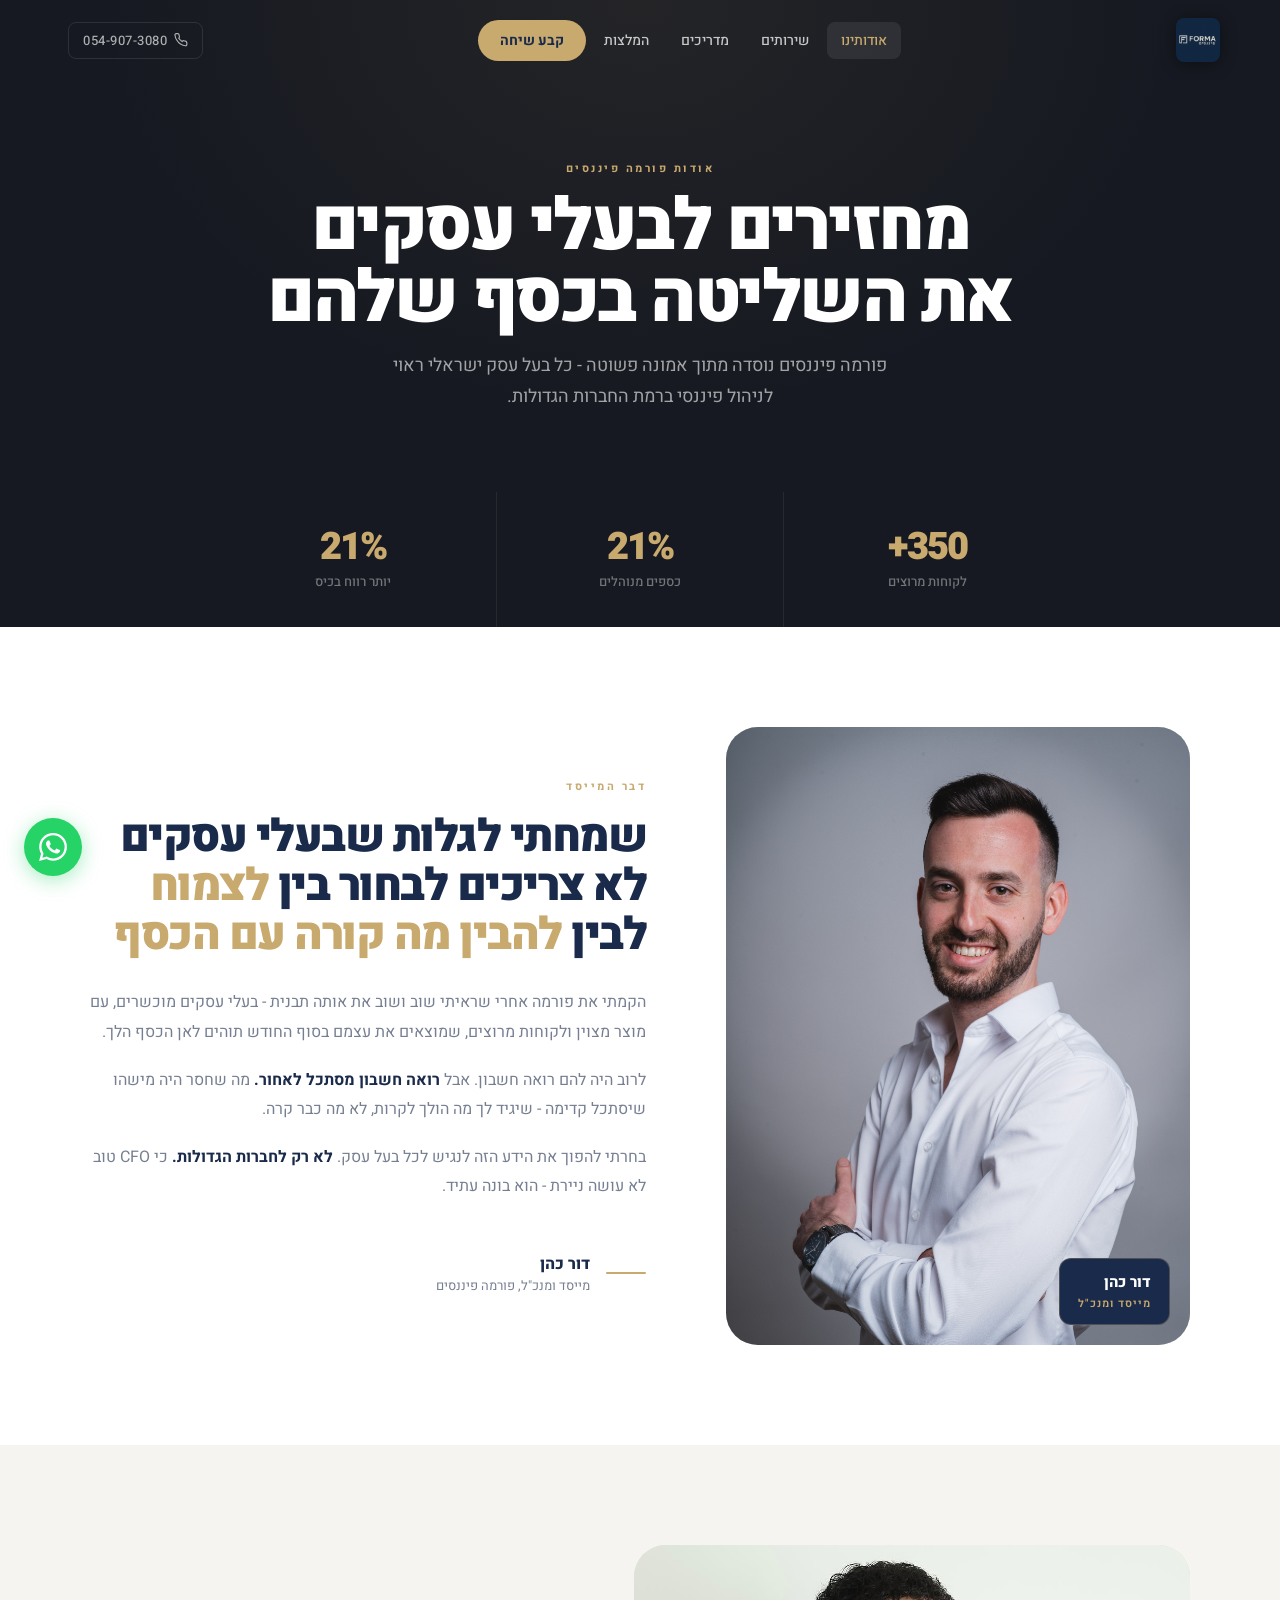
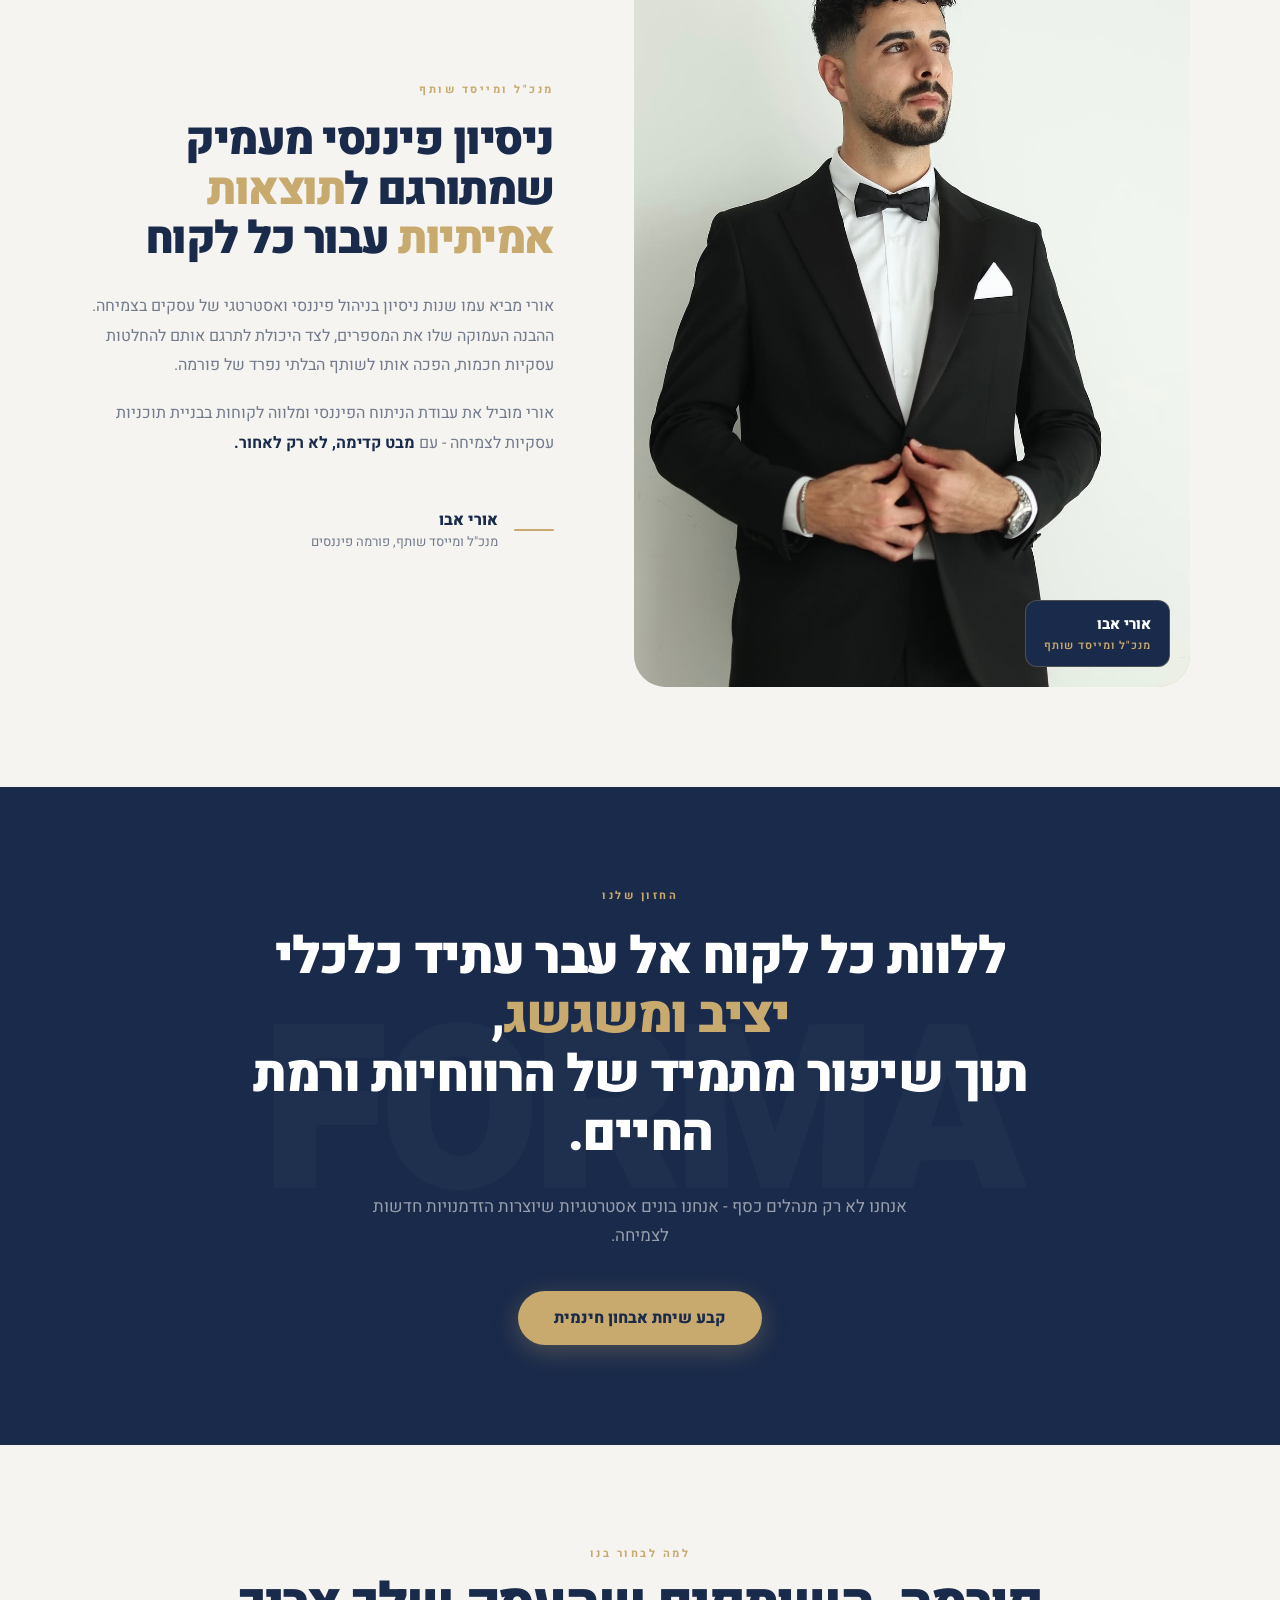
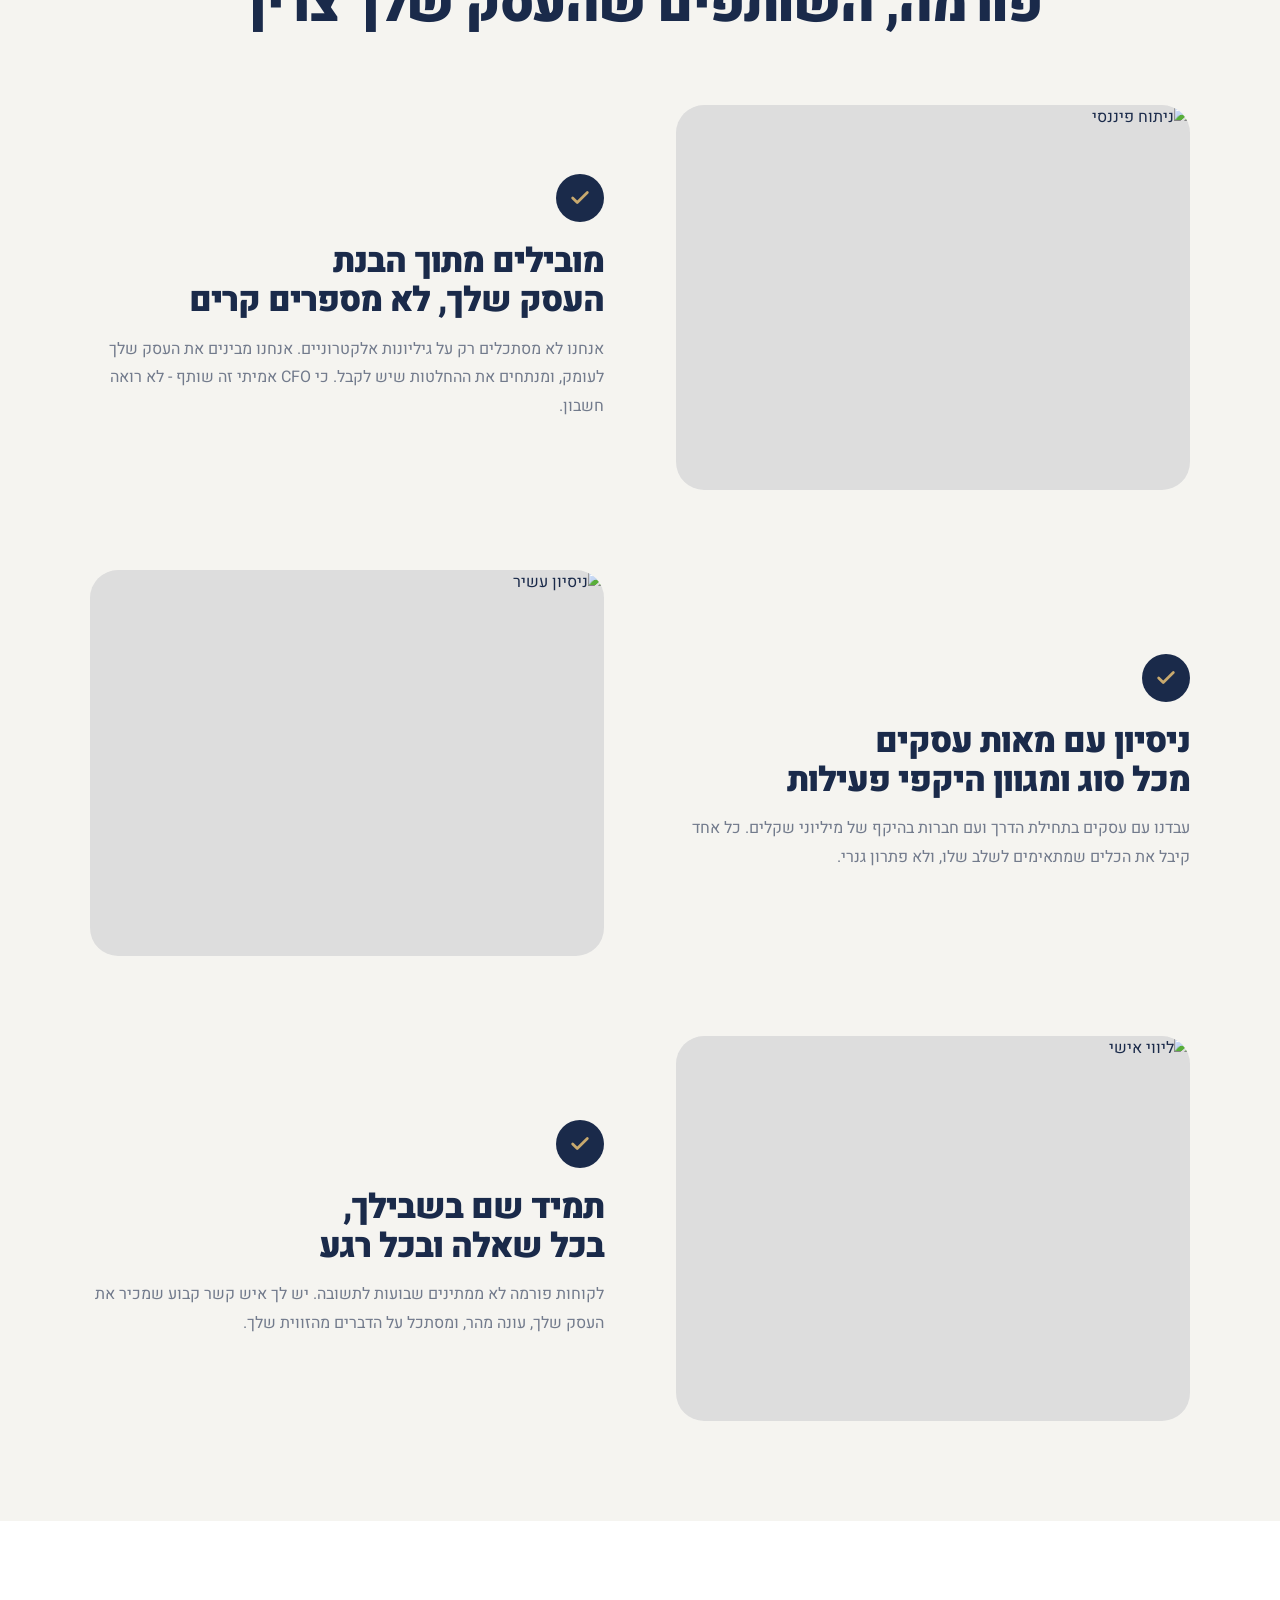
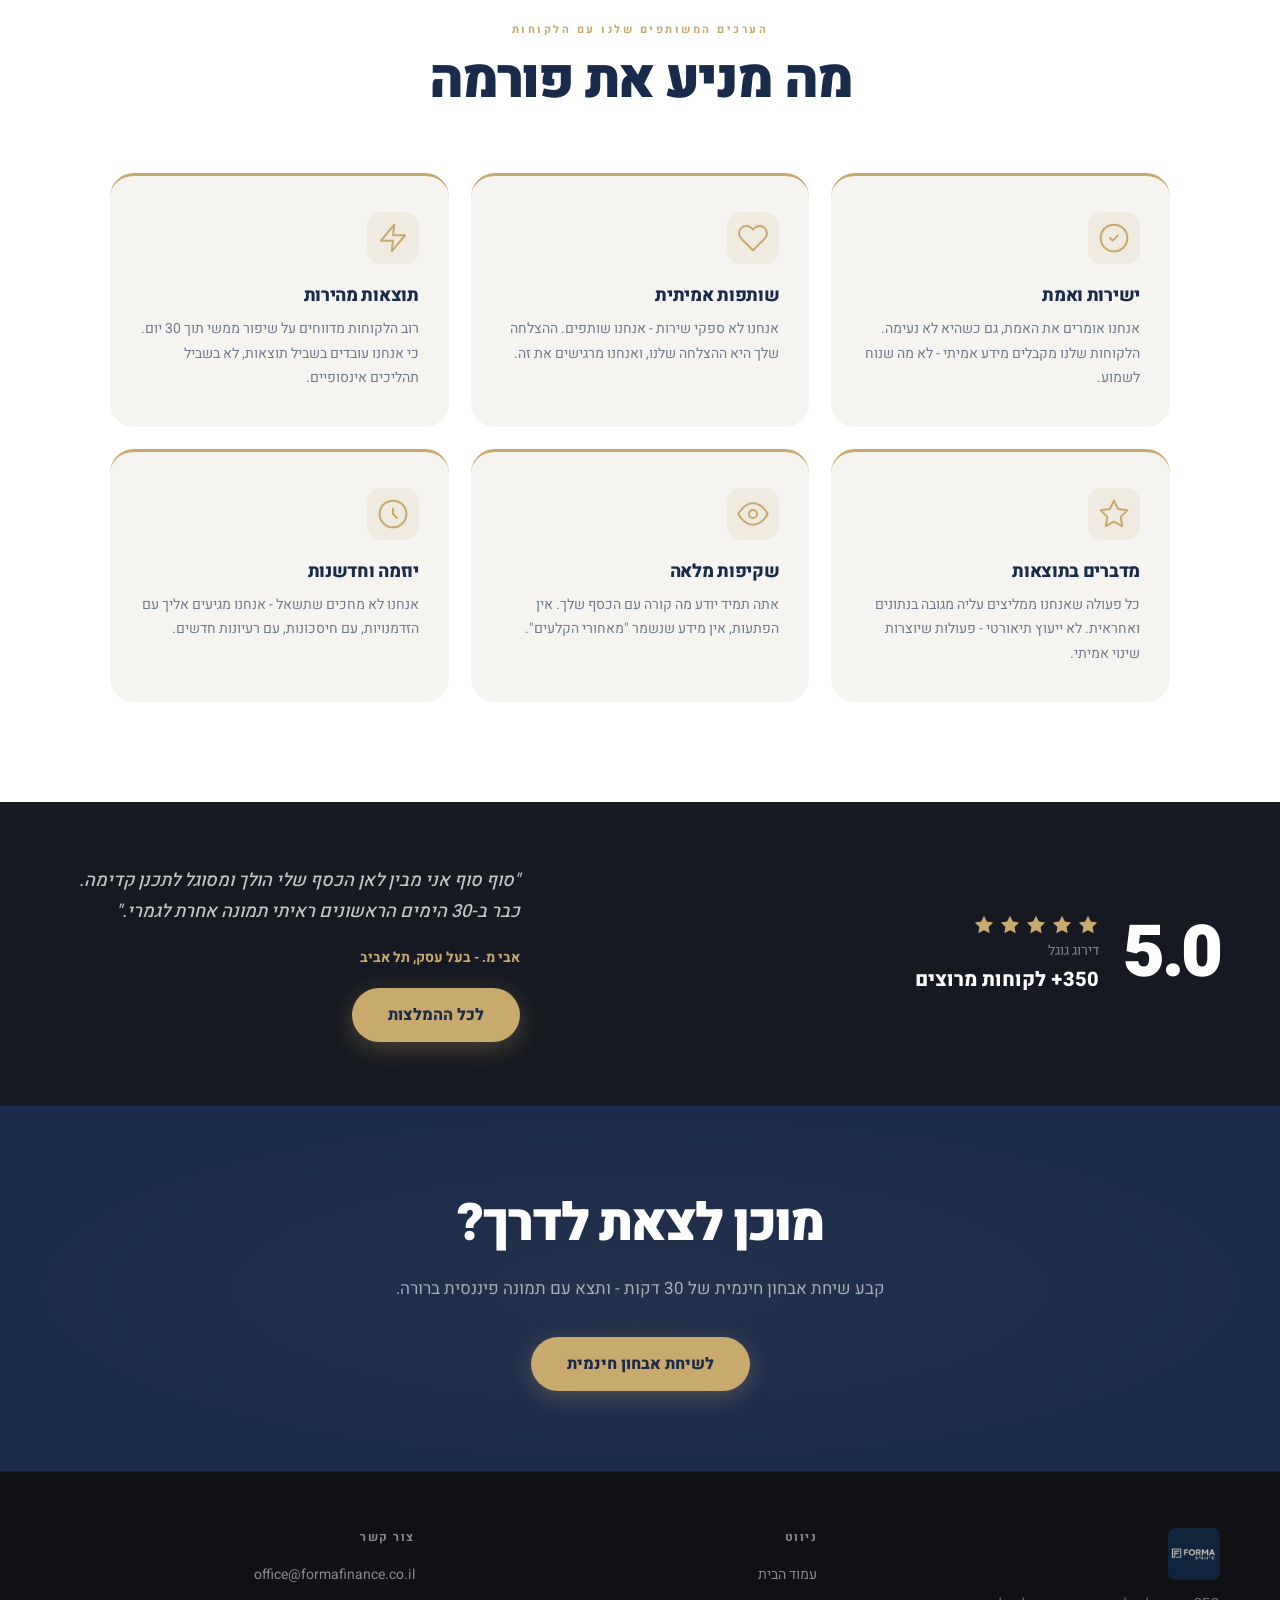
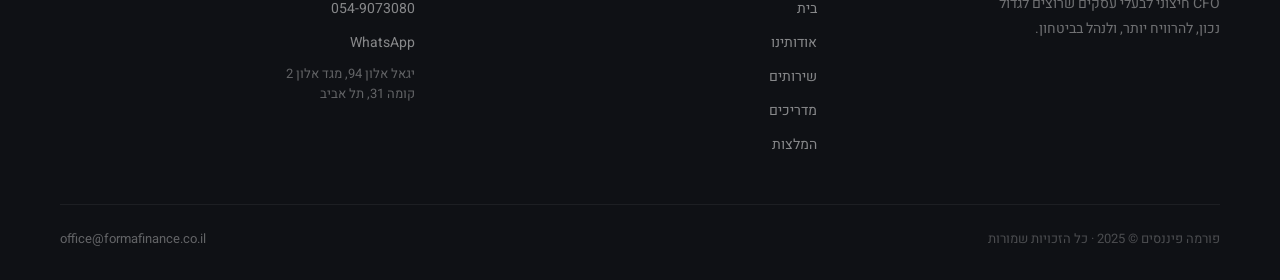
==== about.html @ f1e26a77 "שיפור ויזואלי: תמונות סמכותיות, אייקונים חדשים, הסרת מסגרות מחיר, תמונות במדריכים Co-Authored-By: Cl" ====
<!DOCTYPE html>
<html lang="he" dir="rtl">
<head>
  <meta charset="UTF-8">
  <meta name="viewport" content="width=device-width, initial-scale=1.0">
  <title>אודותינו | פורמה פיננסים</title>
  <link rel="preconnect" href="https://fonts.googleapis.com">
  <link rel="preconnect" href="https://fonts.gstatic.com" crossorigin>
  <link href="https://fonts.googleapis.com/css2?family=Heebo:wght@300;400;500;600;700;800;900&display=swap" rel="stylesheet">
  <link rel="stylesheet" href="style.css">
  <style>

    /* ===== STATS BAR ===== */
    .about-stats {
      background: var(--dark2);
      padding: 0 60px;
    }
    .about-stats-inner {
      max-width: 860px; margin: 0 auto;
      display: flex;
    }
    .about-stat {
      flex: 1; text-align: center; padding: 36px 20px;
      border-left: 1px solid rgba(255,255,255,0.07);
    }
    .about-stat:last-child { border-left: none; }
    .about-stat-num { font-size: 38px; font-weight: 900; color: var(--gold); letter-spacing: -2px; line-height: 1; margin-bottom: 6px; }
    .about-stat-lbl { font-size: 13px; color: rgba(255,255,255,0.4); font-weight: 500; }

    /* ===== FOUNDER SECTION ===== */
    .founder-section { background: var(--white); padding: 100px 60px; }
    .founder-inner {
      max-width: 1100px; margin: 0 auto;
      display: grid; grid-template-columns: 1fr 1.2fr;
      gap: 80px; align-items: center;
    }
    .founder-photo {
      border-radius: 32px; overflow: hidden;
      aspect-ratio: 3/4;
      background: linear-gradient(135deg, #e8e4da 0%, #d0cabb 100%);
      position: relative;
    }
    .founder-photo img {
      width: 100%; height: 100%; object-fit: cover; object-position: center top;
      display: block;
    }
    .founder-photo-badge {
      position: absolute; bottom: 20px; right: 20px;
      background: var(--navy); border: 1px solid rgba(200,169,110,0.3);
      border-radius: 12px; padding: 12px 18px;
      display: flex; flex-direction: column; gap: 2px;
    }
    .founder-photo-badge strong { font-size: 15px; font-weight: 800; color: var(--white); }
    .founder-photo-badge span { font-size: 11px; color: var(--gold); font-weight: 600; letter-spacing: 1px; text-transform: uppercase; }

    .founder-text { display: flex; flex-direction: column; gap: 0; }
    .founder-eyebrow { font-size: 11px; font-weight: 700; letter-spacing: 2.5px; text-transform: uppercase; color: var(--gold); margin-bottom: 18px; }
    .founder-headline {
      font-size: clamp(28px, 3.5vw, 46px); font-weight: 900;
      letter-spacing: -1.5px; line-height: 1.1; color: var(--navy);
      margin-bottom: 28px;
    }
    .founder-headline em { font-style: normal; color: var(--gold); }
    .founder-body p {
      font-size: 16px; color: var(--text-muted); line-height: 1.85;
      margin-bottom: 18px;
    }
    .founder-body strong { color: var(--navy); font-weight: 700; }
    .founder-sig {
      margin-top: 32px; display: flex; align-items: center; gap: 16px;
    }
    .founder-sig-line { width: 40px; height: 2px; background: var(--gold); border-radius: 2px; }
    .founder-sig-name { font-size: 16px; font-weight: 800; color: var(--navy); }
    .founder-sig-role { font-size: 13px; color: var(--text-muted); }

    /* ===== VISION BLOCK ===== */
    .vision-block {
      background: var(--navy); padding: 100px 60px;
      text-align: center; position: relative; overflow: hidden;
    }
    .vision-block::before {
      content: 'FORMA';
      position: absolute; font-size: clamp(100px, 18vw, 240px);
      font-weight: 900; color: rgba(255,255,255,0.025);
      letter-spacing: -8px; top: 50%; left: 50%;
      transform: translate(-50%, -50%);
      pointer-events: none; white-space: nowrap;
    }
    .vision-inner { position: relative; z-index: 1; max-width: 820px; margin: 0 auto; }
    .vision-eyebrow { font-size: 11px; font-weight: 700; letter-spacing: 2.5px; text-transform: uppercase; color: var(--gold); margin-bottom: 24px; }
    .vision-headline {
      font-size: clamp(26px, 4vw, 52px); font-weight: 900;
      letter-spacing: -1.5px; line-height: 1.15; color: var(--white);
      margin-bottom: 28px;
    }
    .vision-headline em { font-style: normal; color: var(--gold); }
    .vision-sub { font-size: 17px; color: rgba(255,255,255,0.55); line-height: 1.75; max-width: 580px; margin: 0 auto 40px; }

    /* ===== WHY US ===== */
    .why-section { background: var(--light-bg); padding: 100px 60px; }
    .why-header { text-align: center; margin-bottom: 72px; }
    .why-list { max-width: 1100px; margin: 0 auto; display: flex; flex-direction: column; gap: 80px; }

    .why-item {
      display: grid; grid-template-columns: 1fr 1fr;
      gap: 72px; align-items: center;
    }
    .why-item.flip { direction: ltr; }
    .why-item.flip > * { direction: rtl; }

    .why-img {
      border-radius: 28px; overflow: hidden; aspect-ratio: 4/3;
      background: #ddd;
    }
    .why-img img { width: 100%; height: 100%; object-fit: cover; display: block; }

    .why-text {}
    .why-check {
      width: 48px; height: 48px; border-radius: 50%;
      background: var(--navy); display: flex; align-items: center; justify-content: center;
      margin-bottom: 20px; flex-shrink: 0;
    }
    .why-check svg { color: var(--gold); }
    .why-text h3 {
      font-size: clamp(22px, 3vw, 34px); font-weight: 900;
      letter-spacing: -1px; line-height: 1.15; color: var(--navy);
      margin-bottom: 14px;
    }
    .why-text p { font-size: 16px; color: var(--text-muted); line-height: 1.8; }

    /* ===== VALUES ===== */
    .values-section { background: var(--white); padding: 100px 60px; }
    .values-header { text-align: center; margin-bottom: 64px; }
    .values-grid {
      display: grid; grid-template-columns: repeat(3, 1fr);
      gap: 22px; max-width: 1060px; margin: 0 auto;
    }
    .value-card {
      background: var(--light-bg); border-radius: var(--card-radius);
      padding: 36px 30px;
      border-top: 3px solid var(--gold);
      transition: transform 0.3s, box-shadow 0.3s;
    }
    .value-card:hover { transform: translateY(-6px); box-shadow: 0 18px 50px rgba(0,0,0,0.08); }
    .value-icon-wrap {
      width: 52px; height: 52px; border-radius: 14px;
      background: rgba(200,169,110,0.12);
      display: flex; align-items: center; justify-content: center;
      font-size: 26px; margin-bottom: 18px;
    }
    .value-card h3 { font-size: 18px; font-weight: 800; color: var(--navy); letter-spacing: -0.3px; margin-bottom: 8px; }
    .value-card p { font-size: 14px; color: var(--text-muted); line-height: 1.75; }

    /* ===== SOCIAL PROOF STRIP ===== */
    .proof-strip {
      background: var(--dark2); padding: 64px 60px;
      display: flex; align-items: center; justify-content: space-between;
      gap: 40px; flex-wrap: wrap;
    }
    .proof-left { display: flex; align-items: center; gap: 24px; }
    .proof-rating-num { font-size: 72px; font-weight: 900; color: var(--white); letter-spacing: -3px; line-height: 1; }
    .proof-stars { font-size: 26px; letter-spacing: 3px; margin-bottom: 4px; }
    .proof-label { font-size: 14px; color: rgba(255,255,255,0.45); }
    .proof-count { font-size: 20px; font-weight: 800; color: var(--white); margin-top: 4px; }
    .proof-right { max-width: 460px; }
    .proof-quote {
      font-size: 18px; font-weight: 500; color: rgba(255,255,255,0.75);
      line-height: 1.7; font-style: italic; margin-bottom: 20px;
    }
    .proof-author { font-size: 14px; color: var(--gold); font-weight: 700; }

    /* ===== CTA ===== */
    .cta-bar { background: var(--navy); padding: 80px 60px; text-align: center; position: relative; overflow: hidden; }
    .cta-bar::before { content: ''; position: absolute; inset: 0; background: radial-gradient(ellipse at 50% 50%, rgba(200,169,110,0.06) 0%, transparent 70%); }
    .cta-bar h2 { font-size: clamp(28px,4.5vw,52px); font-weight:900; letter-spacing:-2px; color:var(--white); margin-bottom:14px; position:relative; z-index:1; }
    .cta-bar p { font-size:17px; color:rgba(255,255,255,0.6); margin-bottom:36px; position:relative; z-index:1; }
    .cta-bar .btn-gold { position:relative; z-index:1; }

    /* ===== RESPONSIVE ===== */
    @media (max-width: 900px) {
      .founder-inner { grid-template-columns: 1fr; gap: 48px; }
      .founder-photo { max-width: 420px; margin: 0 auto; aspect-ratio: 1/1; }
      .why-item, .why-item.flip { grid-template-columns: 1fr; gap: 32px; direction: rtl; }
      .values-grid { grid-template-columns: repeat(2, 1fr); }
      .about-stats { padding: 0 20px; }
      .about-stats-inner { flex-direction: column; }
      .about-stat { border-left: none; border-bottom: 1px solid rgba(255,255,255,0.07); padding: 28px 20px; }
      .about-stat:last-child { border-bottom: none; }
      .proof-strip { flex-direction: column; text-align: center; padding: 60px 24px; }
      .proof-left { flex-direction: column; gap: 8px; }
      .founder-section, .vision-block, .why-section, .values-section { padding: 72px 20px; }
    }
    @media (max-width: 600px) {
      .values-grid { grid-template-columns: 1fr; max-width: 480px; margin: 0 auto; }
      .founder-headline { letter-spacing: -0.8px; }
    }
  </style>
</head>
<body data-page="about">

  <!-- NAVBAR -->
  <nav class="navbar scrolled" id="navbar">
    <a href="index.html" class="nav-logo">
      <img src="images/logo.png" alt="פורמה פיננסים" class="nav-logo-img">
    </a>
    <ul class="nav-links">
      <li><a href="about.html" class="active">אודותינו</a></li>
      <li><a href="services.html">שירותים</a></li>
      <li><a href="guides.html">מדריכים</a></li>
      <li><a href="testimonials.html">המלצות</a></li>
      <li><a href="index.html#contact" class="nav-cta">קבע שיחה</a></li>
    </ul>
    <div class="nav-right">
      <a href="tel:0549073080" class="nav-phone">
        <svg width="14" height="14" viewBox="0 0 24 24" fill="none" stroke="currentColor" stroke-width="2" stroke-linecap="round" stroke-linejoin="round"><path d="M22 16.92v3a2 2 0 0 1-2.18 2 19.79 19.79 0 0 1-8.63-3.07A19.5 19.5 0 0 1 4.69 12a19.79 19.79 0 0 1-3.07-8.67A2 2 0 0 1 3.6 1.21h3a2 2 0 0 1 2 1.72c.127.96.361 1.903.7 2.81a2 2 0 0 1-.45 2.11L7.91 8.69a16 16 0 0 0 6 6l.96-.96a2 2 0 0 1 2.11-.45c.907.339 1.85.573 2.81.7a2 2 0 0 1 1.72 2.02z"/></svg>
        054-907-3080
      </a>
    </div>
    <button class="nav-burger" id="navBurger" aria-label="פתח תפריט">
      <span></span><span></span><span></span>
    </button>
  </nav>

  <!-- PAGE HERO -->
  <div class="page-hero">
    <div class="page-hero-eyebrow">אודות פורמה פיננסים</div>
    <h1 class="page-hero-title">מחזירים לבעלי עסקים<br>את השליטה בכסף שלהם</h1>
    <p class="page-hero-sub">פורמה פיננסים נוסדה מתוך אמונה פשוטה - כל בעל עסק ישראלי ראוי לניהול פיננסי ברמת החברות הגדולות.</p>
  </div>

  <!-- STATS BAR -->
  <div class="about-stats">
    <div class="about-stats-inner">
      <div class="about-stat reveal">
        <div class="about-stat-num">350+</div>
        <div class="about-stat-lbl">לקוחות מרוצים</div>
      </div>
      <div class="about-stat reveal">
        <div class="about-stat-num">21%</div>
        <div class="about-stat-lbl">כספים מנוהלים</div>
      </div>
      <div class="about-stat reveal">
        <div class="about-stat-num">21%</div>
        <div class="about-stat-lbl">יותר רווח בכיס</div>
      </div>
    </div>
  </div>

  <!-- FOUNDER SECTION -->
  <section class="founder-section">
    <div class="founder-inner">
      <div class="founder-photo reveal">
        <img src="images/dor-cohen.jpg" alt="דור כהן מייסד פורמה פיננסים">
        <div class="founder-photo-badge">
          <strong>דור כהן</strong>
          <span>מייסד ומנכ"ל</span>
        </div>
      </div>
      <div class="founder-text reveal">
        <div class="founder-eyebrow">דבר המייסד</div>
        <h2 class="founder-headline">
          שמחתי לגלות שבעלי עסקים לא צריכים לבחור בין <em>לצמוח</em> לבין <em>להבין מה קורה עם הכסף</em>
        </h2>
        <div class="founder-body">
          <p>הקמתי את פורמה אחרי שראיתי שוב ושוב את אותה תבנית - בעלי עסקים מוכשרים, עם מוצר מצוין ולקוחות מרוצים, שמוצאים את עצמם בסוף החודש תוהים לאן הכסף הלך.</p>
          <p>לרוב היה להם רואה חשבון. אבל <strong>רואה חשבון מסתכל לאחור.</strong> מה שחסר היה מישהו שיסתכל קדימה - שיגיד לך מה הולך לקרות, לא מה כבר קרה.</p>
          <p>בחרתי להפוך את הידע הזה לנגיש לכל בעל עסק. <strong>לא רק לחברות הגדולות.</strong> כי CFO טוב לא עושה ניירת - הוא בונה עתיד.</p>
        </div>
        <div class="founder-sig">
          <div class="founder-sig-line"></div>
          <div>
            <div class="founder-sig-name">דור כהן</div>
            <div class="founder-sig-role">מייסד ומנכ"ל, פורמה פיננסים</div>
          </div>
        </div>
      </div>
    </div>
  </section>

  <!-- URI PARTNER SECTION -->
  <section class="founder-section" style="background: var(--light-bg);">
    <div class="founder-inner" style="direction: ltr;">
      <div class="founder-text reveal" style="direction: rtl;">
        <div class="founder-eyebrow">מנכ"ל ומייסד שותף</div>
        <h2 class="founder-headline">
          ניסיון פיננסי מעמיק שמתורגם ל<em>תוצאות אמיתיות</em> עבור כל לקוח
        </h2>
        <div class="founder-body">
          <p>אורי מביא עמו שנות ניסיון בניהול פיננסי ואסטרטגי של עסקים בצמיחה. ההבנה העמוקה שלו את המספרים, לצד היכולת לתרגם אותם להחלטות עסקיות חכמות, הפכה אותו לשותף הבלתי נפרד של פורמה.</p>
          <p>אורי מוביל את עבודת הניתוח הפיננסי ומלווה לקוחות בבניית תוכניות עסקיות לצמיחה - עם <strong>מבט קדימה, לא רק לאחור.</strong></p>
        </div>
        <div class="founder-sig">
          <div class="founder-sig-line"></div>
          <div>
            <div class="founder-sig-name">אורי אבו</div>
            <div class="founder-sig-role">מנכ"ל ומייסד שותף, פורמה פיננסים</div>
          </div>
        </div>
      </div>
      <div class="founder-photo reveal" style="direction: rtl;">
        <img src="images/uri-partner.jpg" alt="אורי שותף פורמה פיננסים">
        <div class="founder-photo-badge">
          <strong>אורי אבו</strong>
          <span>מנכ"ל ומייסד שותף</span>
        </div>
      </div>
    </div>
  </section>

  <!-- VISION BLOCK -->
  <section class="vision-block">
    <div class="vision-inner reveal">
      <div class="vision-eyebrow">החזון שלנו</div>
      <h2 class="vision-headline">
        ללוות כל לקוח אל עבר עתיד כלכלי <em>יציב ומשגשג</em>,<br>
        תוך שיפור מתמיד של הרווחיות ורמת החיים.
      </h2>
      <p class="vision-sub">אנחנו לא רק מנהלים כסף - אנחנו בונים אסטרטגיות שיוצרות הזדמנויות חדשות לצמיחה.</p>
      <a href="index.html#contact" class="btn-gold">קבע שיחת אבחון חינמית</a>
    </div>
  </section>

  <!-- WHY FORMA -->
  <section class="why-section">
    <div class="why-header reveal">
      <div class="section-eyebrow section-center">למה לבחור בנו</div>
      <h2 class="section-title section-center">פורמה, השותפים שהעסק שלך צריך</h2>
    </div>
    <div class="why-list">

      <div class="why-item reveal">
        <div class="why-img">
          <img src="https://images.unsplash.com/photo-1554224155-6726b3ff858f?w=800&q=80" alt="ניתוח פיננסי">
        </div>
        <div class="why-text">
          <div class="why-check">
            <svg width="22" height="22" viewBox="0 0 24 24" fill="none" stroke="currentColor" stroke-width="3" stroke-linecap="round" stroke-linejoin="round"><polyline points="20 6 9 17 4 12"></polyline></svg>
          </div>
          <h3>מובילים מתוך הבנת<br>העסק שלך, לא מספרים קרים</h3>
          <p>אנחנו לא מסתכלים רק על גיליונות אלקטרוניים. אנחנו מבינים את העסק שלך לעומק, ומנתחים את ההחלטות שיש לקבל. כי CFO אמיתי זה שותף - לא רואה חשבון.</p>
        </div>
      </div>

      <div class="why-item flip reveal">
        <div class="why-img">
          <img src="https://images.unsplash.com/photo-1600880292203-757bb62b4baf?w=800&q=80" alt="ניסיון עשיר">
        </div>
        <div class="why-text">
          <div class="why-check">
            <svg width="22" height="22" viewBox="0 0 24 24" fill="none" stroke="currentColor" stroke-width="3" stroke-linecap="round" stroke-linejoin="round"><polyline points="20 6 9 17 4 12"></polyline></svg>
          </div>
          <h3>ניסיון עם מאות עסקים<br>מכל סוג ומגוון היקפי פעילות</h3>
          <p>עבדנו עם עסקים בתחילת הדרך ועם חברות בהיקף של מיליוני שקלים. כל אחד קיבל את הכלים שמתאימים לשלב שלו, ולא פתרון גנרי.</p>
        </div>
      </div>

      <div class="why-item reveal">
        <div class="why-img">
          <img src="https://images.unsplash.com/photo-1507003211169-0a1dd7228f2d?w=800&q=80" alt="ליווי אישי">
        </div>
        <div class="why-text">
          <div class="why-check">
            <svg width="22" height="22" viewBox="0 0 24 24" fill="none" stroke="currentColor" stroke-width="3" stroke-linecap="round" stroke-linejoin="round"><polyline points="20 6 9 17 4 12"></polyline></svg>
          </div>
          <h3>תמיד שם בשבילך,<br>בכל שאלה ובכל רגע</h3>
          <p>לקוחות פורמה לא ממתינים שבועות לתשובה. יש לך איש קשר קבוע שמכיר את העסק שלך, עונה מהר, ומסתכל על הדברים מהזווית שלך.</p>
        </div>
      </div>

    </div>
  </section>

  <!-- VALUES -->
  <section class="values-section">
    <div class="values-header reveal">
      <div class="section-eyebrow section-center">הערכים המשותפים שלנו עם הלקוחות</div>
      <h2 class="section-title section-center">מה מניע את פורמה</h2>
    </div>
    <div class="values-grid">
      <div class="value-card reveal">
        <div class="value-icon-wrap"><svg width="32" height="32" viewBox="0 0 24 24" fill="none" stroke="var(--gold)" stroke-width="1.5" stroke-linecap="round" stroke-linejoin="round"><path d="M12 22c5.523 0 10-4.477 10-10S17.523 2 12 2 2 6.477 2 12s4.477 10 10 10z"/><path d="M9 12l2 2 4-4"/></svg></div>
        <h3>ישירות ואמת</h3>
        <p>אנחנו אומרים את האמת, גם כשהיא לא נעימה. הלקוחות שלנו מקבלים מידע אמיתי - לא מה שנוח לשמוע.</p>
      </div>
      <div class="value-card reveal">
        <div class="value-icon-wrap"><svg width="32" height="32" viewBox="0 0 24 24" fill="none" stroke="var(--gold)" stroke-width="1.5" stroke-linecap="round" stroke-linejoin="round"><path d="M20.84 4.61a5.5 5.5 0 0 0-7.78 0L12 5.67l-1.06-1.06a5.5 5.5 0 0 0-7.78 7.78l1.06 1.06L12 21.23l7.78-7.78 1.06-1.06a5.5 5.5 0 0 0 0-7.78z"/></svg></div>
        <h3>שותפות אמיתית</h3>
        <p>אנחנו לא ספקי שירות - אנחנו שותפים. ההצלחה שלך היא ההצלחה שלנו, ואנחנו מרגישים את זה.</p>
      </div>
      <div class="value-card reveal">
        <div class="value-icon-wrap"><svg width="32" height="32" viewBox="0 0 24 24" fill="none" stroke="var(--gold)" stroke-width="1.5" stroke-linecap="round" stroke-linejoin="round"><path d="M13 2L3 14h9l-1 8 10-12h-9l1-8z"/></svg></div>
        <h3>תוצאות מהירות</h3>
        <p>רוב הלקוחות מדווחים על שיפור ממשי תוך 30 יום. כי אנחנו עובדים בשביל תוצאות, לא בשביל תהליכים אינסופיים.</p>
      </div>
      <div class="value-card reveal">
        <div class="value-icon-wrap"><svg width="32" height="32" viewBox="0 0 24 24" fill="none" stroke="var(--gold)" stroke-width="1.5" stroke-linecap="round" stroke-linejoin="round"><path d="M12 2l3.09 6.26L22 9.27l-5 4.87 1.18 6.88L12 17.77l-6.18 3.25L7 14.14 2 9.27l6.91-1.01L12 2z"/></svg></div>
        <h3>מדברים בתוצאות</h3>
        <p>כל פעולה שאנחנו ממליצים עליה מגובה בנתונים ואחראית. לא ייעוץ תיאורטי - פעולות שיוצרות שינוי אמיתי.</p>
      </div>
      <div class="value-card reveal">
        <div class="value-icon-wrap"><svg width="32" height="32" viewBox="0 0 24 24" fill="none" stroke="var(--gold)" stroke-width="1.5" stroke-linecap="round" stroke-linejoin="round"><path d="M1 12s4-8 11-8 11 8 11 8-4 8-11 8-11-8-11-8z"/><circle cx="12" cy="12" r="3"/></svg></div>
        <h3>שקיפות מלאה</h3>
        <p>אתה תמיד יודע מה קורה עם הכסף שלך. אין הפתעות, אין מידע שנשמר "מאחורי הקלעים".</p>
      </div>
      <div class="value-card reveal">
        <div class="value-icon-wrap"><svg width="32" height="32" viewBox="0 0 24 24" fill="none" stroke="var(--gold)" stroke-width="1.5" stroke-linecap="round" stroke-linejoin="round"><circle cx="12" cy="12" r="10"/><path d="M12 8v4l3 3"/></svg></div>
        <h3>יוזמה וחדשנות</h3>
        <p>אנחנו לא מחכים שתשאל - אנחנו מגיעים אליך עם הזדמנויות, עם חיסכונות, עם רעיונות חדשים.</p>
      </div>
    </div>
  </section>

  <!-- SOCIAL PROOF STRIP -->
  <div class="proof-strip">
    <div class="proof-left reveal">
      <div class="proof-rating-num">5.0</div>
      <div>
        <div class="proof-stars"><svg width="22" height="22" viewBox="0 0 24 24" fill="var(--gold)"><polygon points="12 2 15.09 8.26 22 9.27 17 14.14 18.18 21.02 12 17.77 5.82 21.02 7 14.14 2 9.27 8.91 8.26 12 2"/></svg><svg width="22" height="22" viewBox="0 0 24 24" fill="var(--gold)"><polygon points="12 2 15.09 8.26 22 9.27 17 14.14 18.18 21.02 12 17.77 5.82 21.02 7 14.14 2 9.27 8.91 8.26 12 2"/></svg><svg width="22" height="22" viewBox="0 0 24 24" fill="var(--gold)"><polygon points="12 2 15.09 8.26 22 9.27 17 14.14 18.18 21.02 12 17.77 5.82 21.02 7 14.14 2 9.27 8.91 8.26 12 2"/></svg><svg width="22" height="22" viewBox="0 0 24 24" fill="var(--gold)"><polygon points="12 2 15.09 8.26 22 9.27 17 14.14 18.18 21.02 12 17.77 5.82 21.02 7 14.14 2 9.27 8.91 8.26 12 2"/></svg><svg width="22" height="22" viewBox="0 0 24 24" fill="var(--gold)"><polygon points="12 2 15.09 8.26 22 9.27 17 14.14 18.18 21.02 12 17.77 5.82 21.02 7 14.14 2 9.27 8.91 8.26 12 2"/></svg></div>
        <div class="proof-label">דירוג גוגל</div>
        <div class="proof-count">350+ לקוחות מרוצים</div>
      </div>
    </div>
    <div class="proof-right reveal">
      <p class="proof-quote">"סוף סוף אני מבין לאן הכסף שלי הולך ומסוגל לתכנן קדימה. כבר ב-30 הימים הראשונים ראיתי תמונה אחרת לגמרי."</p>
      <div class="proof-author">אבי מ. - בעל עסק, תל אביב</div>
      <div style="margin-top:20px;">
        <a href="testimonials.html" class="btn-gold">לכל ההמלצות</a>
      </div>
    </div>
  </div>

  <!-- CTA -->
  <section class="cta-bar">
    <h2>מוכן לצאת לדרך?</h2>
    <p>קבע שיחת אבחון חינמית של 30 דקות - ותצא עם תמונה פיננסית ברורה.</p>
    <a href="index.html#contact" class="btn-gold">לשיחת אבחון חינמית</a>
  </section>

  <!-- FOOTER -->
  <footer class="footer">
    <div class="footer-top">
      <div class="footer-brand">
        <img src="images/logo.png" alt="פורמה פיננסים" class="footer-logo-img">
        <p class="footer-desc">CFO חיצוני לבעלי עסקים שרוצים לגדול נכון, להרוויח יותר, ולנהל בביטחון.</p>
      </div>
      <div>
        <div class="footer-heading">ניווט</div>
        <ul class="footer-links">
          <li><a href="index.html">עמוד הבית</a></li>
          <li><a href="index.html">בית</a></li>
      <li><a href="about.html">אודותינו</a></li>
          <li><a href="services.html">שירותים</a></li>
          <li><a href="guides.html">מדריכים</a></li>
          <li><a href="testimonials.html">המלצות</a></li>
        </ul>
      </div>
      <div>
        <div class="footer-heading">צור קשר</div>
        <ul class="footer-links">
          <li><a href="mailto:office@formafinance.co.il">office@formafinance.co.il</a></li>
          <li><a href="tel:+972549073080">054-9073080</a></li>
          <li><a href="https://wa.me/972549073080" target="_blank">WhatsApp</a></li>
          <li style="color:rgba(255,255,255,0.35); font-size:13px; line-height:1.5;">יגאל אלון 94, מגד אלון 2<br>קומה 31, תל אביב</li>
        </ul>
      </div>
    </div>
    <div class="footer-bottom">
      <span class="footer-copy">פורמה פיננסים © 2025 · כל הזכויות שמורות</span>
      <a href="mailto:office@formafinance.co.il" class="footer-email">office@formafinance.co.il</a>
    </div>
  </footer>

  <a href="https://wa.me/972549073080?text=שלום%2C%20אני%20מעוניין%20לשמוע%20עוד%20על%20שירותי%20פורמה%20פיננסים" class="whatsapp-float" target="_blank" rel="noopener" aria-label="WhatsApp">
    <svg width="28" height="28" viewBox="0 0 24 24" fill="white"><path d="M17.472 14.382c-.297-.149-1.758-.867-2.03-.967-.273-.099-.471-.148-.67.15-.197.297-.767.966-.94 1.164-.173.199-.347.223-.644.075-.297-.15-1.255-.463-2.39-1.475-.883-.788-1.48-1.761-1.653-2.059-.173-.297-.018-.458.13-.606.134-.133.298-.347.446-.52.149-.174.198-.298.298-.497.099-.198.05-.371-.025-.52-.075-.149-.669-1.612-.916-2.207-.242-.579-.487-.5-.669-.51-.173-.008-.371-.01-.57-.01-.198 0-.52.074-.792.372-.272.297-1.04 1.016-1.04 2.479 0 1.462 1.065 2.875 1.213 3.074.149.198 2.096 3.2 5.077 4.487.709.306 1.262.489 1.694.625.712.227 1.36.195 1.871.118.571-.085 1.758-.719 2.006-1.413.248-.694.248-1.289.173-1.413-.074-.124-.272-.198-.57-.347m-5.421 7.403h-.004a9.87 9.87 0 01-5.031-1.378l-.361-.214-3.741.982.998-3.648-.235-.374a9.86 9.86 0 01-1.51-5.26c.001-5.45 4.436-9.884 9.888-9.884 2.64 0 5.122 1.03 6.988 2.898a9.825 9.825 0 012.893 6.994c-.003 5.45-4.437 9.884-9.885 9.884m8.413-18.297A11.815 11.815 0 0012.05 0C5.495 0 .16 5.335.157 11.892c0 2.096.547 4.142 1.588 5.945L.057 24l6.305-1.654a11.882 11.882 0 005.683 1.448h.005c6.554 0 11.89-5.335 11.893-11.893a11.821 11.821 0 00-3.48-8.413z"/></svg>
  </a>

  <script>
    const navbar = document.getElementById('navbar');
    window.addEventListener('scroll', () => navbar.classList.toggle('scrolled', window.scrollY > 60));
    const observer = new IntersectionObserver((entries) => {
      entries.forEach(e => { if (e.isIntersecting) e.target.classList.add('visible'); });
    }, { threshold: 0.08, rootMargin: '0px 0px -30px 0px' });
    document.querySelectorAll('.reveal').forEach(el => observer.observe(el));

    document.getElementById('navBurger').addEventListener('click', () => {
      document.getElementById('navbar').classList.toggle('menu-open');
      document.body.style.overflow = document.getElementById('navbar').classList.contains('menu-open') ? 'hidden' : '';
    });
    document.querySelectorAll('.nav-links a').forEach(a => {
      a.addEventListener('click', () => {
        document.getElementById('navbar').classList.remove('menu-open');
        document.body.style.overflow = '';
      });
    });
  </script>
</body>
</html>
---- style.css ----
/* ===== FORMA FINANCE - SHARED STYLES ===== */
*, *::before, *::after { box-sizing: border-box; margin: 0; padding: 0; }

:root {
  --navy: #1A2A4A;
  --dark: #0f1115;
  --dark2: #161921;
  --cream: #E8E2D0;
  --gold: #C8A96E;
  --gold-hover: #d9be84;
  --gold-faint: rgba(200,169,110,0.12);
  --white: #ffffff;
  --light-bg: #f5f4f0;
  --text-muted: rgba(26,42,74,0.6);
  --card-radius: 24px;
  --btn-radius: 9999px;
}

html { scroll-behavior: smooth; }
body { font-family: 'Heebo', sans-serif; direction: rtl; background: var(--white); color: var(--navy); overflow-x: hidden; }

/* ===== NAVBAR ===== */
.navbar {
  position: fixed; top: 0; right: 0; left: 0; z-index: 200;
  padding: 18px 60px;
  display: flex; align-items: center; justify-content: space-between;
  transition: background 0.35s, box-shadow 0.35s, padding 0.35s;
  background: transparent;
}
.navbar.scrolled {
  background: rgba(15,17,21,0.97);
  backdrop-filter: blur(16px);
  box-shadow: 0 1px 0 rgba(255,255,255,0.06);
  padding: 12px 60px;
}
.nav-logo { display: flex; align-items: center; text-decoration: none; gap: 0; }
.nav-logo-text {
  font-size: 28px; font-weight: 900; letter-spacing: 4px;
  color: var(--white); line-height: 1;
}
.nav-logo-text span { color: var(--gold); }
.nav-logo-sub {
  font-size: 10px; font-weight: 600; letter-spacing: 2px;
  color: rgba(255,255,255,0.5); text-align: center; margin-top: 2px;
  text-transform: uppercase;
}
.nav-logo-wrap { display: flex; flex-direction: column; align-items: flex-start; }

.nav-right { display: flex; align-items: center; gap: 8px; }
.nav-social { display: flex; align-items: center; gap: 4px; margin-left: 20px; }
.nav-social a {
  width: 34px; height: 34px; border-radius: 50%;
  display: flex; align-items: center; justify-content: center;
  color: rgba(255,255,255,0.6); transition: color 0.2s, background 0.2s;
  text-decoration: none; font-size: 15px;
}
.nav-social a:hover { color: var(--gold); background: rgba(200,169,110,0.1); }

.nav-links { display: flex; gap: 4px; list-style: none; align-items: center; }
.nav-links a {
  color: rgba(255,255,255,0.75); text-decoration: none;
  font-size: 14px; font-weight: 500;
  padding: 8px 14px; border-radius: 8px;
  transition: color 0.2s, background 0.2s;
}
.nav-links a:hover, .nav-links a.active { color: var(--white); background: rgba(255,255,255,0.08); }
.nav-links a.active { color: var(--gold) !important; }
.nav-cta {
  background: var(--gold) !important; color: var(--navy) !important;
  padding: 10px 22px !important; border-radius: var(--btn-radius) !important;
  font-weight: 700 !important; font-size: 14px !important;
  transition: background 0.2s, transform 0.2s !important;
}
.nav-cta:hover { background: var(--gold-hover) !important; transform: translateY(-1px); }

/* ===== BUTTONS ===== */
.btn-gold {
  background: var(--gold); color: var(--navy);
  padding: 15px 36px; border-radius: var(--btn-radius);
  font-family: 'Heebo', sans-serif; font-size: 16px; font-weight: 800;
  border: none; cursor: pointer; text-decoration: none; display: inline-block;
  transition: background 0.2s, transform 0.2s, box-shadow 0.2s;
  box-shadow: 0 6px 24px rgba(200,169,110,0.3);
}
.btn-gold:hover { background: var(--gold-hover); transform: translateY(-2px); box-shadow: 0 12px 36px rgba(200,169,110,0.4); }

.btn-outline {
  background: transparent; color: rgba(255,255,255,0.85);
  padding: 15px 36px; border-radius: var(--btn-radius);
  font-family: 'Heebo', sans-serif; font-size: 16px; font-weight: 600;
  border: 1.5px solid rgba(255,255,255,0.25); cursor: pointer;
  text-decoration: none; display: inline-block;
  transition: border-color 0.2s, background 0.2s, transform 0.2s;
}
.btn-outline:hover { border-color: rgba(255,255,255,0.6); background: rgba(255,255,255,0.07); transform: translateY(-2px); }

.btn-navy {
  background: var(--navy); color: var(--white);
  padding: 13px 30px; border-radius: var(--btn-radius);
  font-family: 'Heebo', sans-serif; font-size: 15px; font-weight: 700;
  border: none; cursor: pointer; text-decoration: none; display: inline-block;
  transition: background 0.2s, transform 0.2s;
}
.btn-navy:hover { background: #243660; transform: translateY(-2px); }

/* ===== PAGE HEADER (for inner pages) ===== */
.page-hero {
  background: var(--dark2);
  padding: 160px 60px 80px;
  text-align: center;
  position: relative; overflow: hidden;
}
.page-hero::before {
  content: '';
  position: absolute; inset: 0;
  background: radial-gradient(ellipse at 50% 0%, rgba(200,169,110,0.08) 0%, transparent 60%);
  pointer-events: none;
}
.page-hero-eyebrow { font-size: 11px; font-weight: 700; letter-spacing: 2.5px; text-transform: uppercase; color: var(--gold); margin-bottom: 14px; }
.page-hero-title { font-size: clamp(36px, 6vw, 72px); font-weight: 900; letter-spacing: -2.5px; line-height: 1.0; color: var(--white); margin-bottom: 16px; position: relative; z-index: 1; }
.page-hero-sub { font-size: 18px; color: rgba(255,255,255,0.6); max-width: 540px; margin: 0 auto; line-height: 1.7; position: relative; z-index: 1; }

/* ===== SECTION SHARED ===== */
section { padding: 100px 60px; }
.section-eyebrow { font-size: 11px; font-weight: 700; letter-spacing: 2.5px; text-transform: uppercase; color: var(--gold); margin-bottom: 14px; }
.section-title { font-size: clamp(30px, 5vw, 54px); font-weight: 900; letter-spacing: -2px; line-height: 1.05; color: var(--navy); }
.section-title.light { color: var(--white); }
.section-sub { font-size: 17px; color: var(--text-muted); line-height: 1.75; margin-top: 14px; max-width: 560px; }
.section-center { text-align: center; }
.section-center .section-sub { margin: 14px auto 0; }

/* ===== REVEAL ANIMATION ===== */
.reveal { opacity: 0; transform: translateY(26px); transition: opacity 0.65s ease, transform 0.65s ease; }
.reveal.visible { opacity: 1; transform: translateY(0); }

/* ===== FOOTER ===== */
.footer {
  background: var(--dark); padding: 56px 60px 32px;
  border-top: 1px solid rgba(255,255,255,0.05);
}
.footer-top {
  display: grid; grid-template-columns: 1fr 1fr 1fr;
  gap: 48px; margin-bottom: 48px;
}
.footer-brand .nav-logo-text { font-size: 24px; }
.footer-desc { font-size: 14px; color: rgba(255,255,255,0.4); line-height: 1.75; margin-top: 12px; max-width: 240px; }
.footer-heading { font-size: 12px; font-weight: 700; letter-spacing: 1.5px; text-transform: uppercase; color: rgba(255,255,255,0.5); margin-bottom: 16px; }
.footer-links { list-style: none; display: flex; flex-direction: column; gap: 10px; }
.footer-links a { font-size: 14px; color: rgba(255,255,255,0.5); text-decoration: none; transition: color 0.2s; }
.footer-links a:hover { color: var(--gold); }
.footer-social { display: flex; gap: 10px; margin-top: 8px; }
.footer-social a {
  width: 40px; height: 40px; border-radius: 50%;
  background: rgba(255,255,255,0.05); border: 1px solid rgba(255,255,255,0.1);
  display: flex; align-items: center; justify-content: center;
  color: rgba(255,255,255,0.6); font-size: 17px; text-decoration: none;
  transition: color 0.2s, background 0.2s, border-color 0.2s;
}
.footer-social a:hover { color: var(--gold); background: rgba(200,169,110,0.1); border-color: rgba(200,169,110,0.3); }
.footer-bottom { border-top: 1px solid rgba(255,255,255,0.06); padding-top: 24px; display: flex; justify-content: space-between; align-items: center; flex-wrap: wrap; gap: 12px; }
.footer-copy { font-size: 13px; color: rgba(255,255,255,0.25); }
.footer-email { font-size: 13px; color: rgba(255,255,255,0.35); text-decoration: none; transition: color 0.2s; }
.footer-email:hover { color: var(--gold); }

/* ===== NAV PHONE ===== */
.nav-phone {
  display: flex; align-items: center; gap: 7px;
  color: rgba(255,255,255,0.65); text-decoration: none;
  font-size: 13px; font-weight: 500; letter-spacing: 0.5px;
  padding: 8px 14px; border-radius: 8px;
  border: 1px solid rgba(255,255,255,0.1);
  transition: color 0.2s, border-color 0.2s, background 0.2s;
  margin-left: 8px; white-space: nowrap;
}
.nav-phone:hover { color: var(--gold); border-color: rgba(200,169,110,0.35); background: rgba(200,169,110,0.06); }

/* ===== PAIN ICON (SVG) ===== */
.pain-icon {
  width: 56px; height: 56px;
  border: 1px solid rgba(200,169,110,0.3);
  border-radius: 14px;
  display: flex; align-items: center; justify-content: center;
  color: var(--gold); margin-bottom: 22px;
  background: rgba(200,169,110,0.05);
  transition: background 0.25s, border-color 0.25s;
}
.pain-card:hover .pain-icon { background: rgba(200,169,110,0.1); border-color: rgba(200,169,110,0.5); }

/* ===== SERVICE ICON (SVG) ===== */
.service-icon-svg {
  color: var(--gold); margin-bottom: 16px; opacity: 0.85;
}

/* ===== VALUE ICON WRAP (SVG) ===== */
.value-icon-wrap {
  display: flex; align-items: center; justify-content: center;
}

/* ===== GUIDE THUMB SVG ===== */
.guide-thumb {
  display: flex !important; flex-direction: column;
  align-items: center; justify-content: center; gap: 14px;
}

/* ===== TESTI STARS / PROOF STARS ===== */
.testi-stars { display: flex; gap: 3px; margin-bottom: 14px; }
.rating-stars-big { display: flex; gap: 5px; margin-bottom: 10px; }
.proof-stars { display: flex; gap: 4px; margin-bottom: 6px; }

/* ===== WHATSAPP FLOAT ===== */
.whatsapp-float {
  position: fixed; bottom: 24px; left: 24px;
  width: 58px; height: 58px; background: #25D366; border-radius: 50%;
  display: flex; align-items: center; justify-content: center;
  box-shadow: 0 4px 20px rgba(37,211,102,0.4); z-index: 9999;
  transition: transform 0.2s, box-shadow 0.2s; text-decoration: none;
}
.whatsapp-float:hover { transform: scale(1.1); box-shadow: 0 6px 28px rgba(37,211,102,0.55); }

/* ===== LOGO ===== */
.nav-logo-img {
  height: 44px; width: auto;
  border-radius: 8px;
  display: block;
  filter: drop-shadow(0 2px 8px rgba(0,0,0,0.4));
  transition: filter 0.2s;
}
.navbar.scrolled .nav-logo-img {
  filter: none;
}

.footer-logo-img {
  height: 52px; width: auto;
  border-radius: 8px;
  display: block;
  margin-bottom: 4px;
  opacity: 0.9;
}

/* ===== HAMBURGER BUTTON ===== */
.nav-burger {
  display: none;
  flex-direction: column; justify-content: center; align-items: center;
  gap: 5px; width: 42px; height: 42px;
  cursor: pointer; background: none; border: none; padding: 4px;
  z-index: 202; border-radius: 8px;
  transition: background 0.2s;
}
.nav-burger:hover { background: rgba(255,255,255,0.08); }
.nav-burger span {
  display: block; width: 22px; height: 2px;
  background: var(--white); border-radius: 2px;
  transition: transform 0.3s ease, opacity 0.2s ease;
  transform-origin: center;
}
.navbar.menu-open .nav-burger span:nth-child(1) { transform: rotate(45deg) translate(5px, 5px); }
.navbar.menu-open .nav-burger span:nth-child(2) { opacity: 0; transform: scaleX(0); }
.navbar.menu-open .nav-burger span:nth-child(3) { transform: rotate(-45deg) translate(5px, -5px); }

/* ===== RESPONSIVE ===== */
@media (max-width: 900px) {
  .navbar, .navbar.scrolled { padding: 14px 20px; }
  .nav-burger { display: flex; }
  .nav-social { display: none; }
  .nav-right { gap: 4px; }

  /* Mobile nav overlay */
  .nav-links {
    position: fixed; top: 0; right: 0; left: 0; bottom: 0;
    background: rgba(10,12,18,0.98);
    backdrop-filter: blur(20px);
    flex-direction: column; align-items: center; justify-content: center;
    gap: 4px; z-index: 200;
    display: none;
    padding: 80px 32px 40px;
  }
  .navbar.menu-open .nav-links { display: flex; }
  .nav-links li { display: block !important; width: 100%; text-align: center; }
  .nav-links a {
    font-size: 22px; font-weight: 700; padding: 16px 24px;
    display: block; width: 100%; border-radius: 12px;
    letter-spacing: -0.3px;
  }
  .nav-cta {
    margin-top: 12px;
    font-size: 18px !important; padding: 14px 32px !important;
  }

  section { padding: 72px 20px; }
  .page-hero { padding: 120px 20px 60px; }
  .footer { padding: 48px 20px 24px; }
  .footer-top { grid-template-columns: 1fr; gap: 32px; }
  .footer-bottom { flex-direction: column; text-align: center; }
}

@media (max-width: 600px) {
  section { padding: 60px 16px; }
  .page-hero { padding: 110px 16px 52px; }
  .page-hero-title { letter-spacing: -1.5px; }
  .section-title { letter-spacing: -1px; }
  .btn-gold, .btn-outline, .btn-navy { padding: 13px 28px; font-size: 15px; }
}
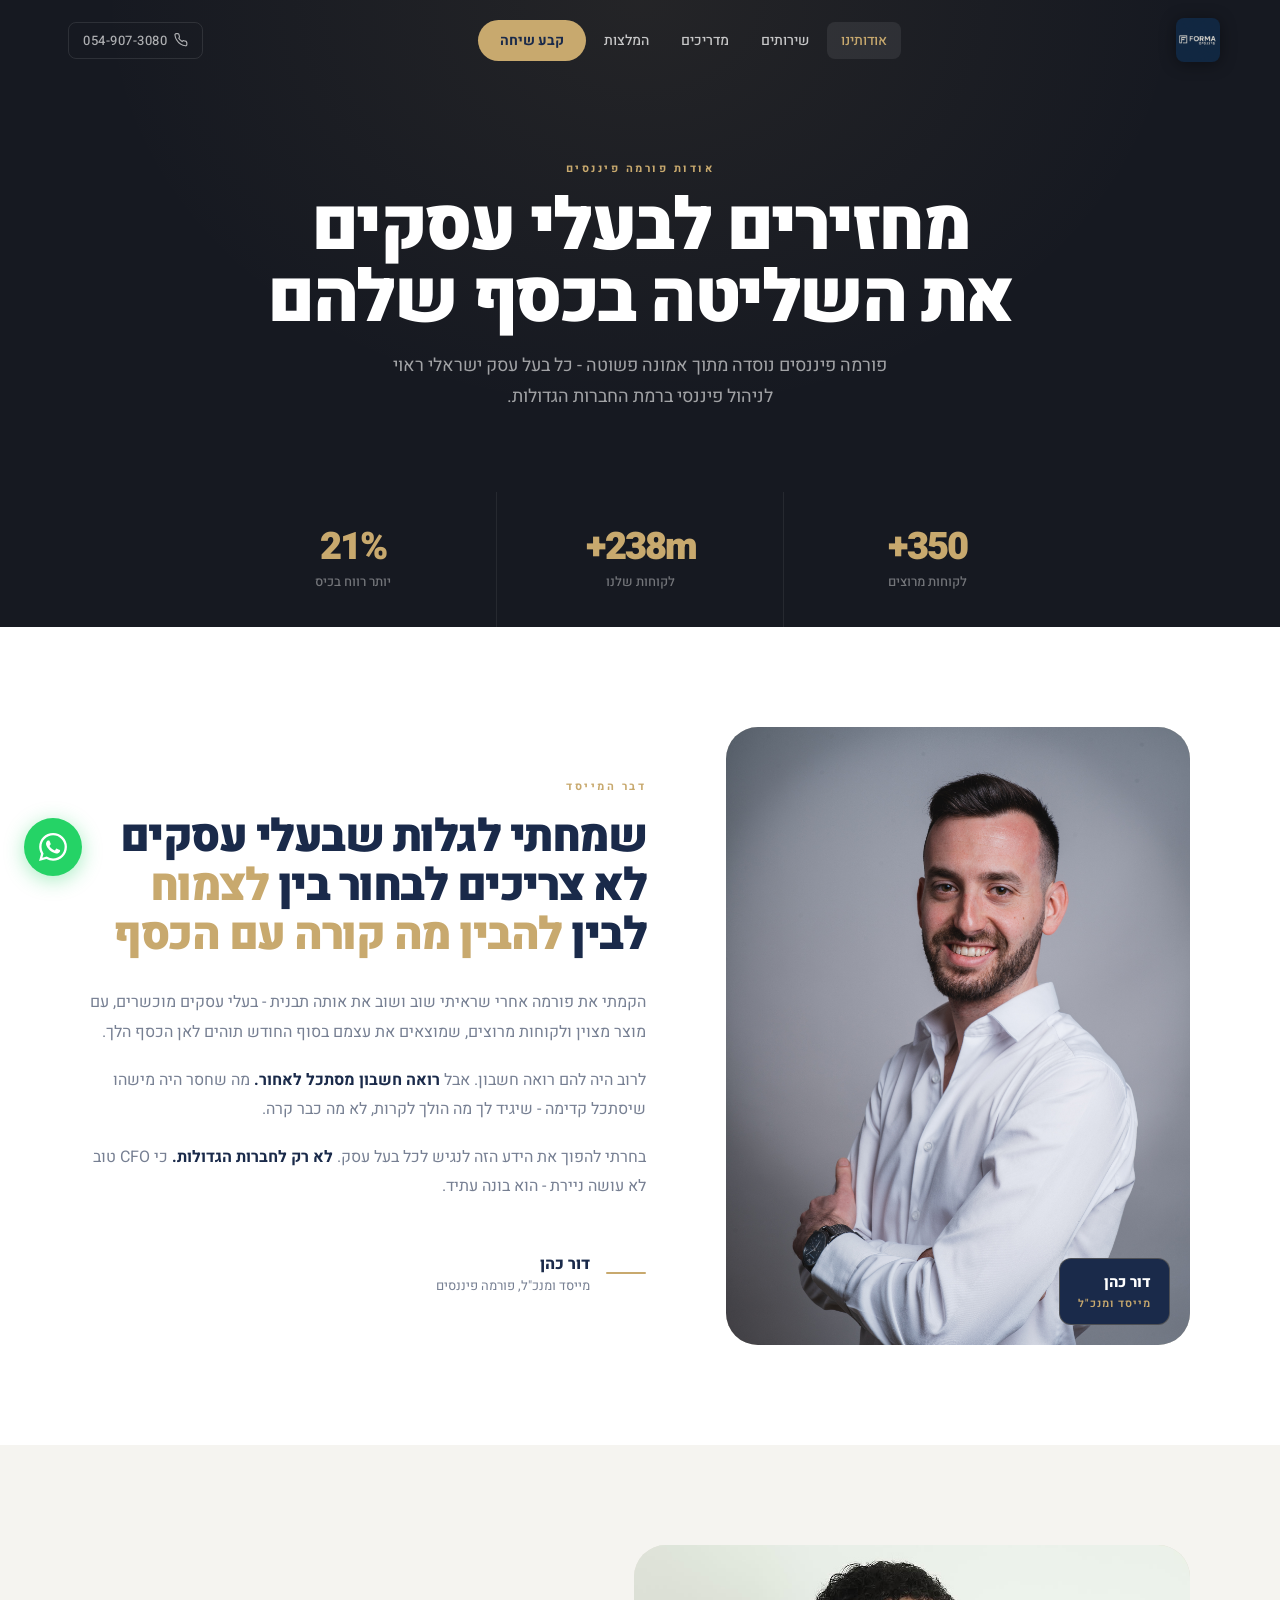
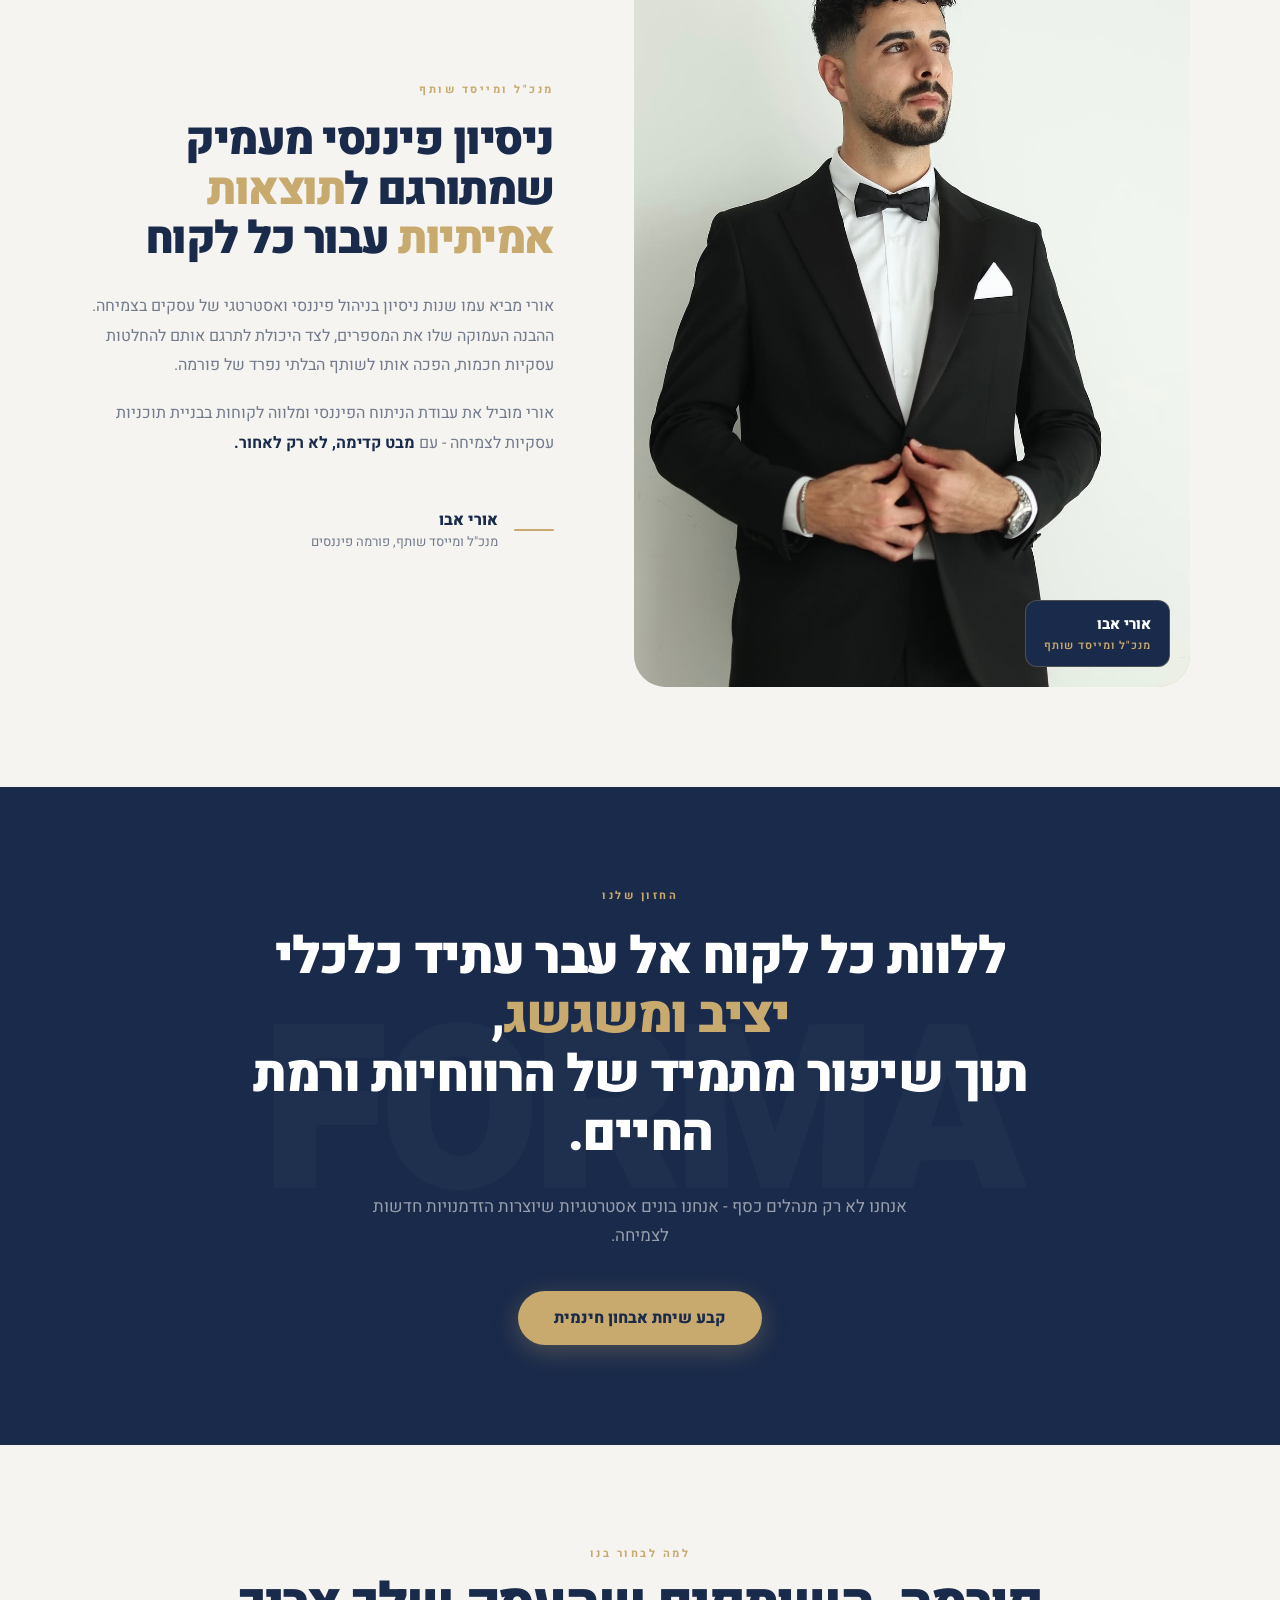
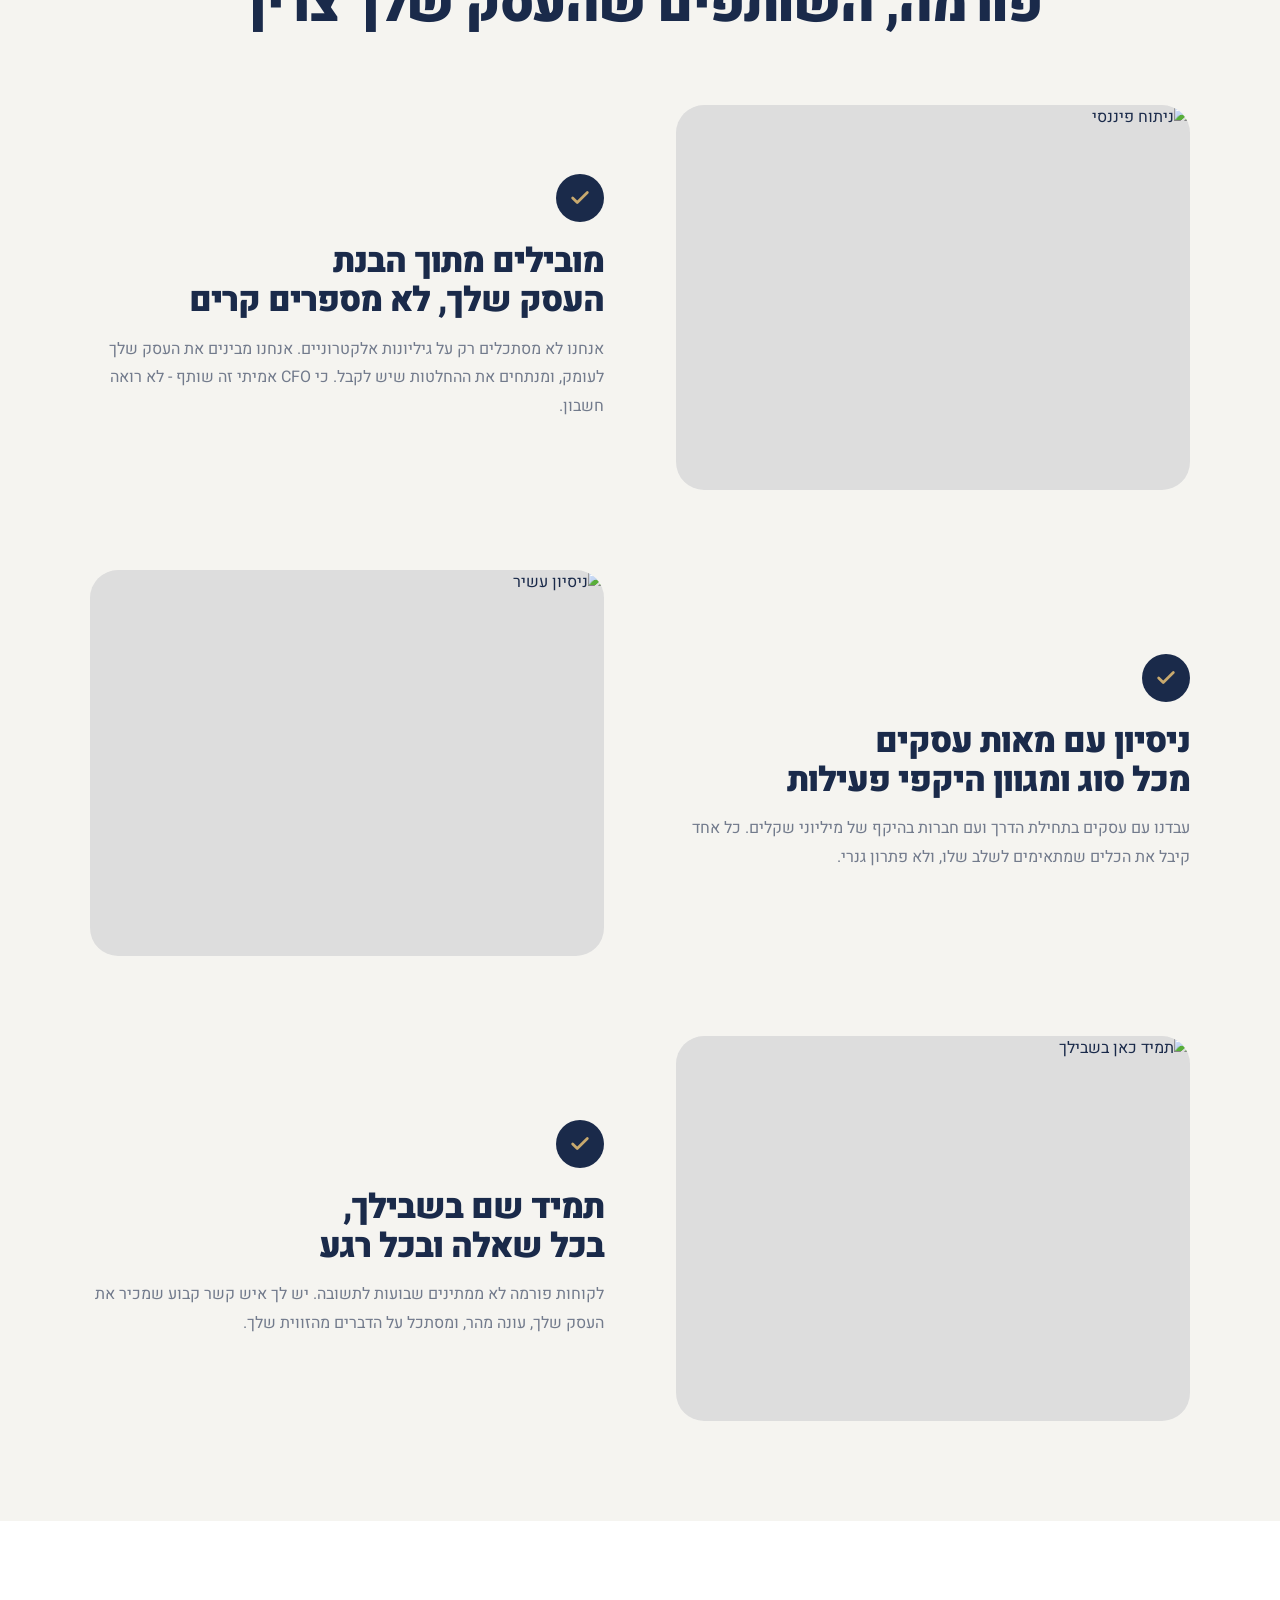
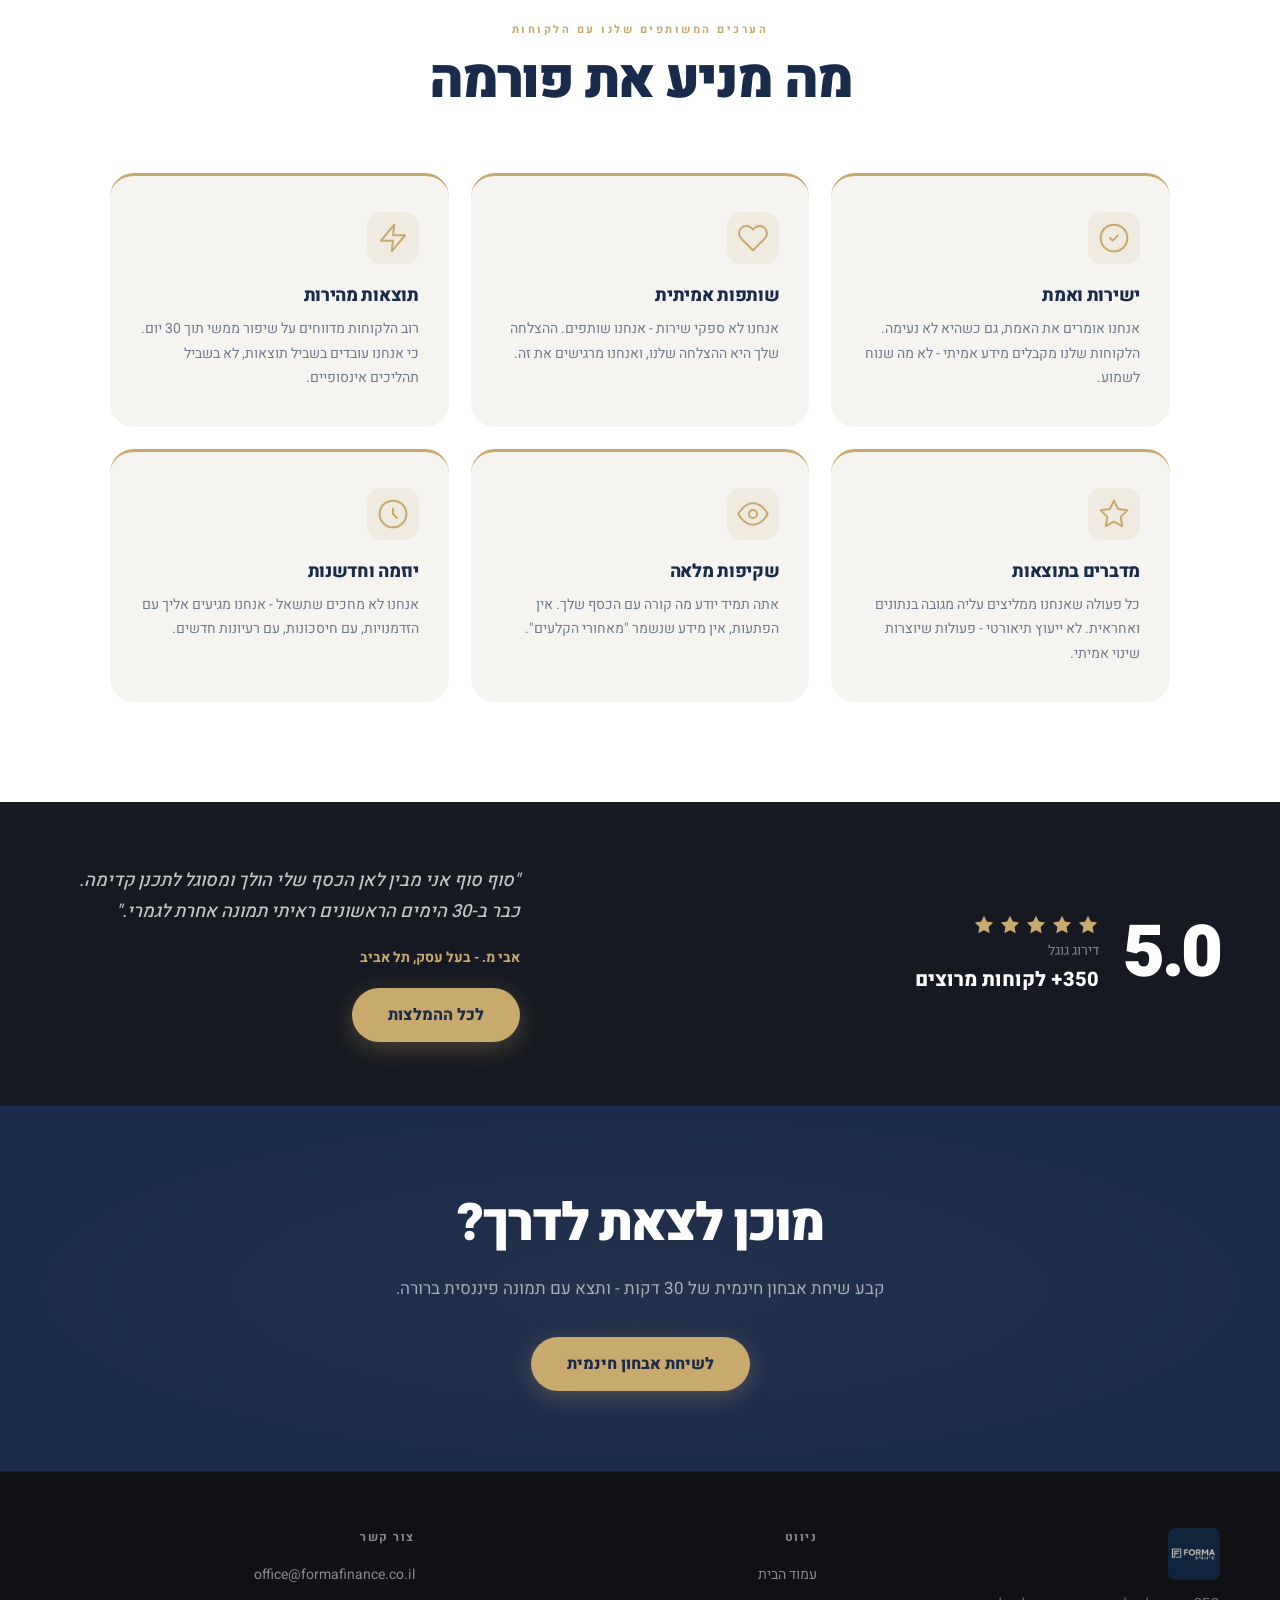
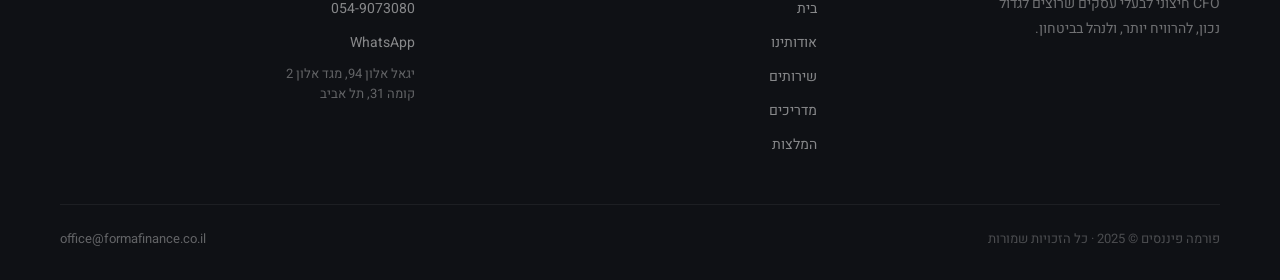
==== commit 4f5ab64f: "Update wwd section images and stats" ====
--- a/about.html
+++ b/about.html
@@ -236,8 +236,8 @@
         <div class="about-stat-lbl">לקוחות מרוצים</div>
       </div>
       <div class="about-stat reveal">
-        <div class="about-stat-num">21%</div>
-        <div class="about-stat-lbl">כספים מנוהלים</div>
+        <div class="about-stat-num">238m+</div>
+        <div class="about-stat-lbl">לקוחות שלנו</div>
       </div>
       <div class="about-stat reveal">
         <div class="about-stat-num">21%</div>
@@ -356,7 +356,7 @@
 
       <div class="why-item reveal">
         <div class="why-img">
-          <img src="https://images.unsplash.com/photo-1507003211169-0a1dd7228f2d?w=800&q=80" alt="ליווי אישי">
+          <img src="https://images.unsplash.com/photo-1573497019940-1c28c88b4f3e?w=800&q=80&fit=crop" alt="תמיד כאן בשבילך">
         </div>
         <div class="why-text">
           <div class="why-check">
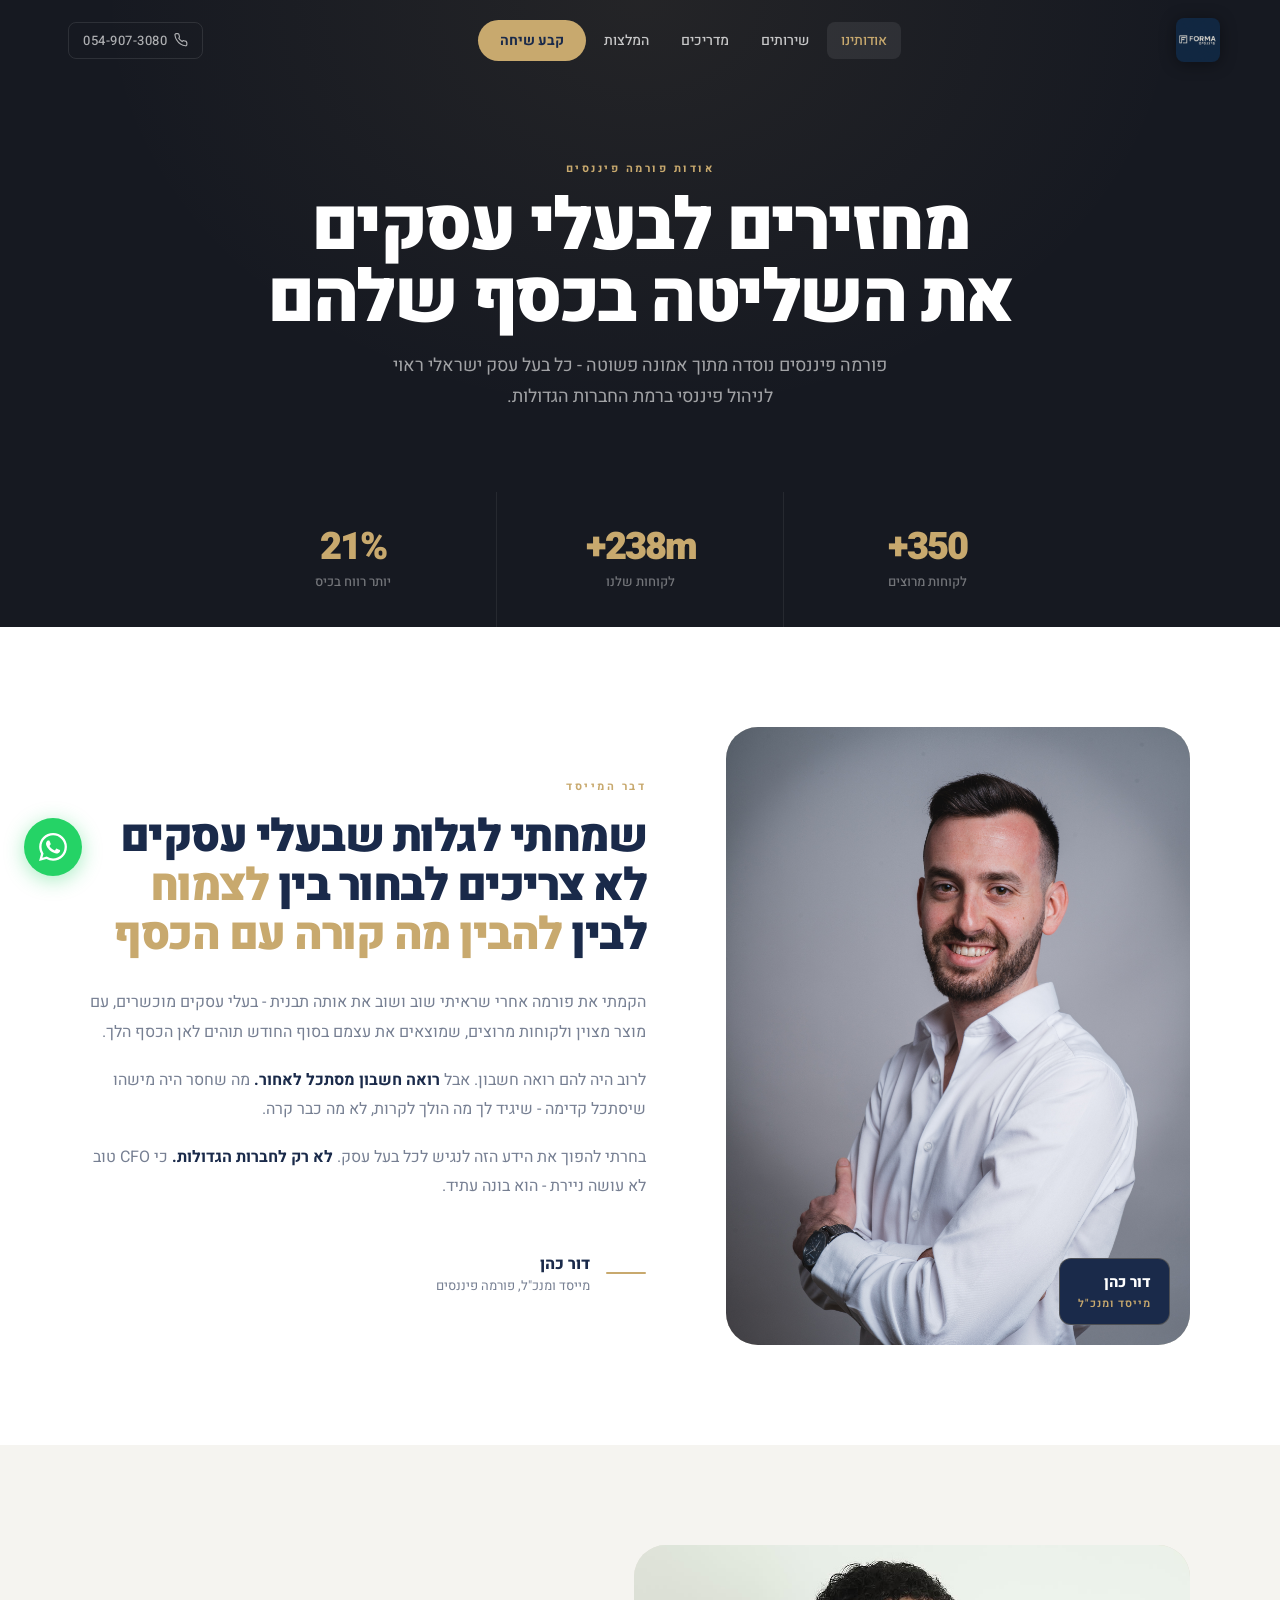
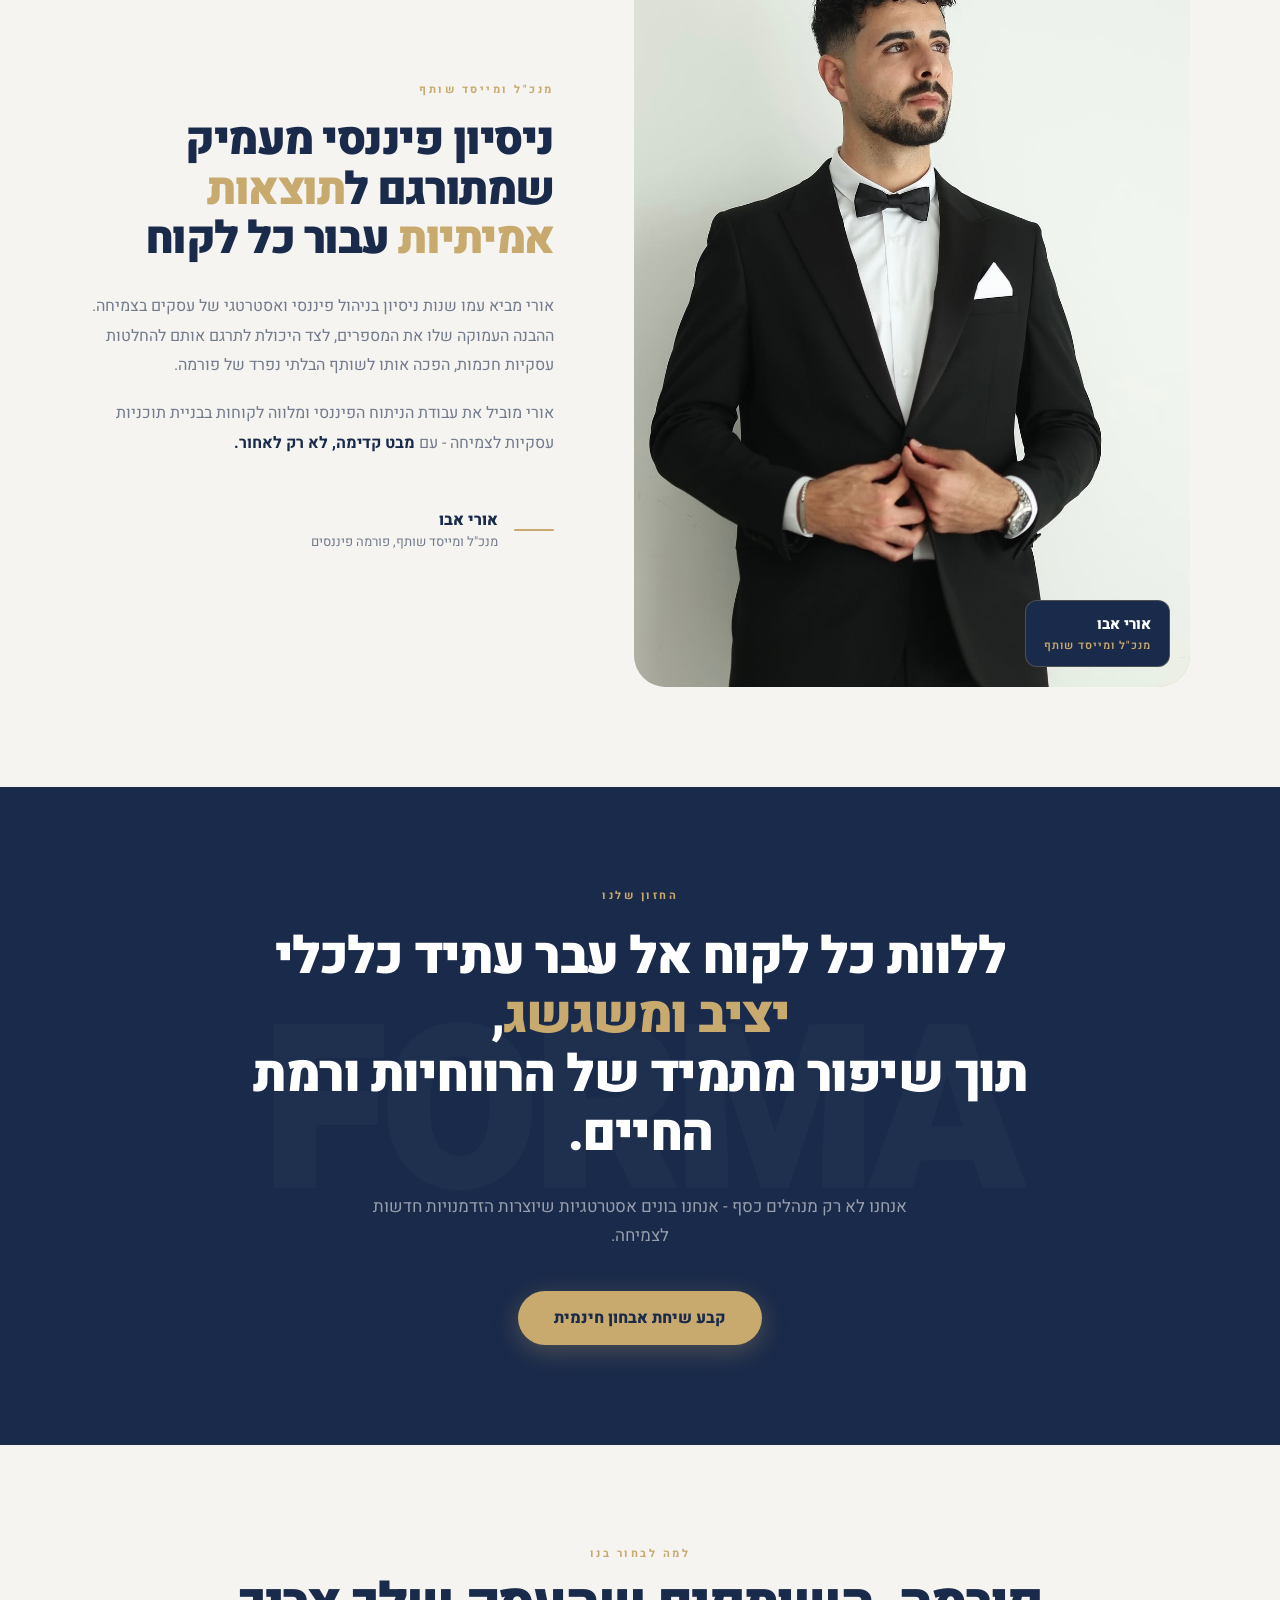
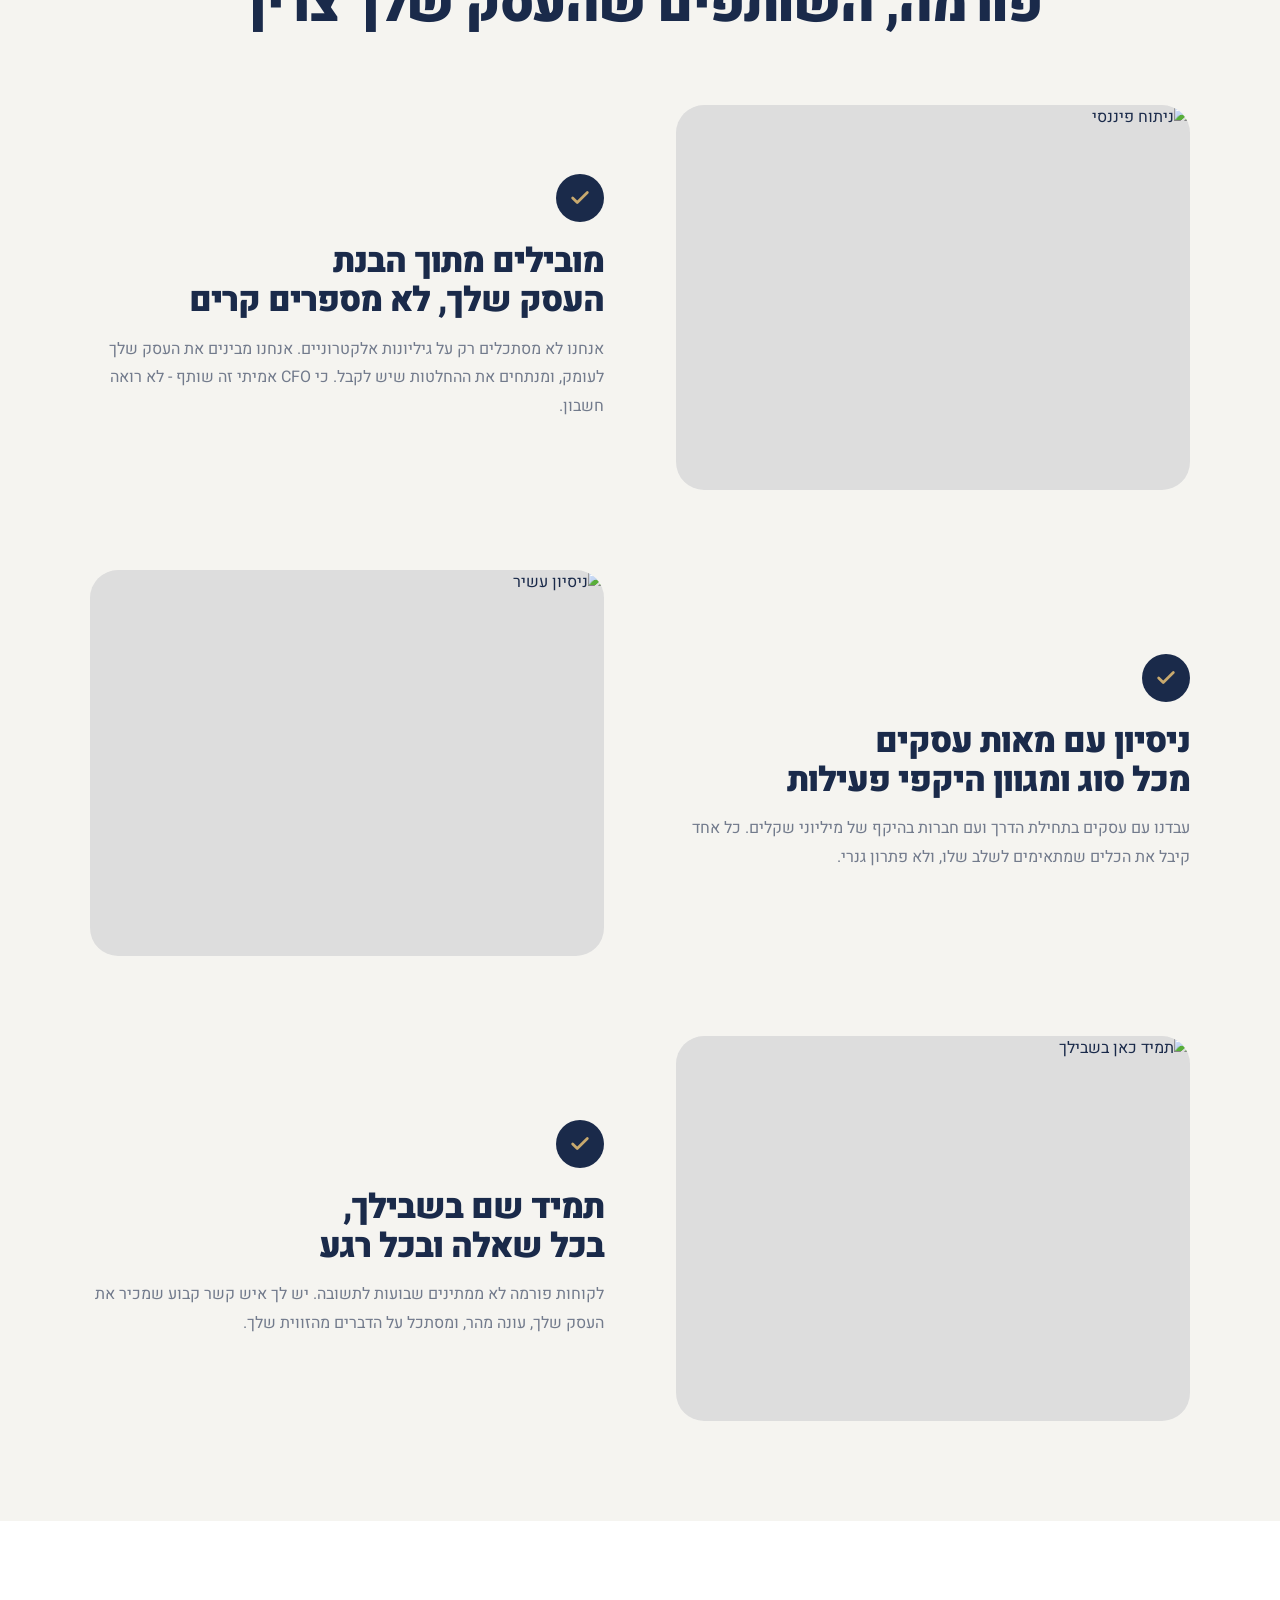
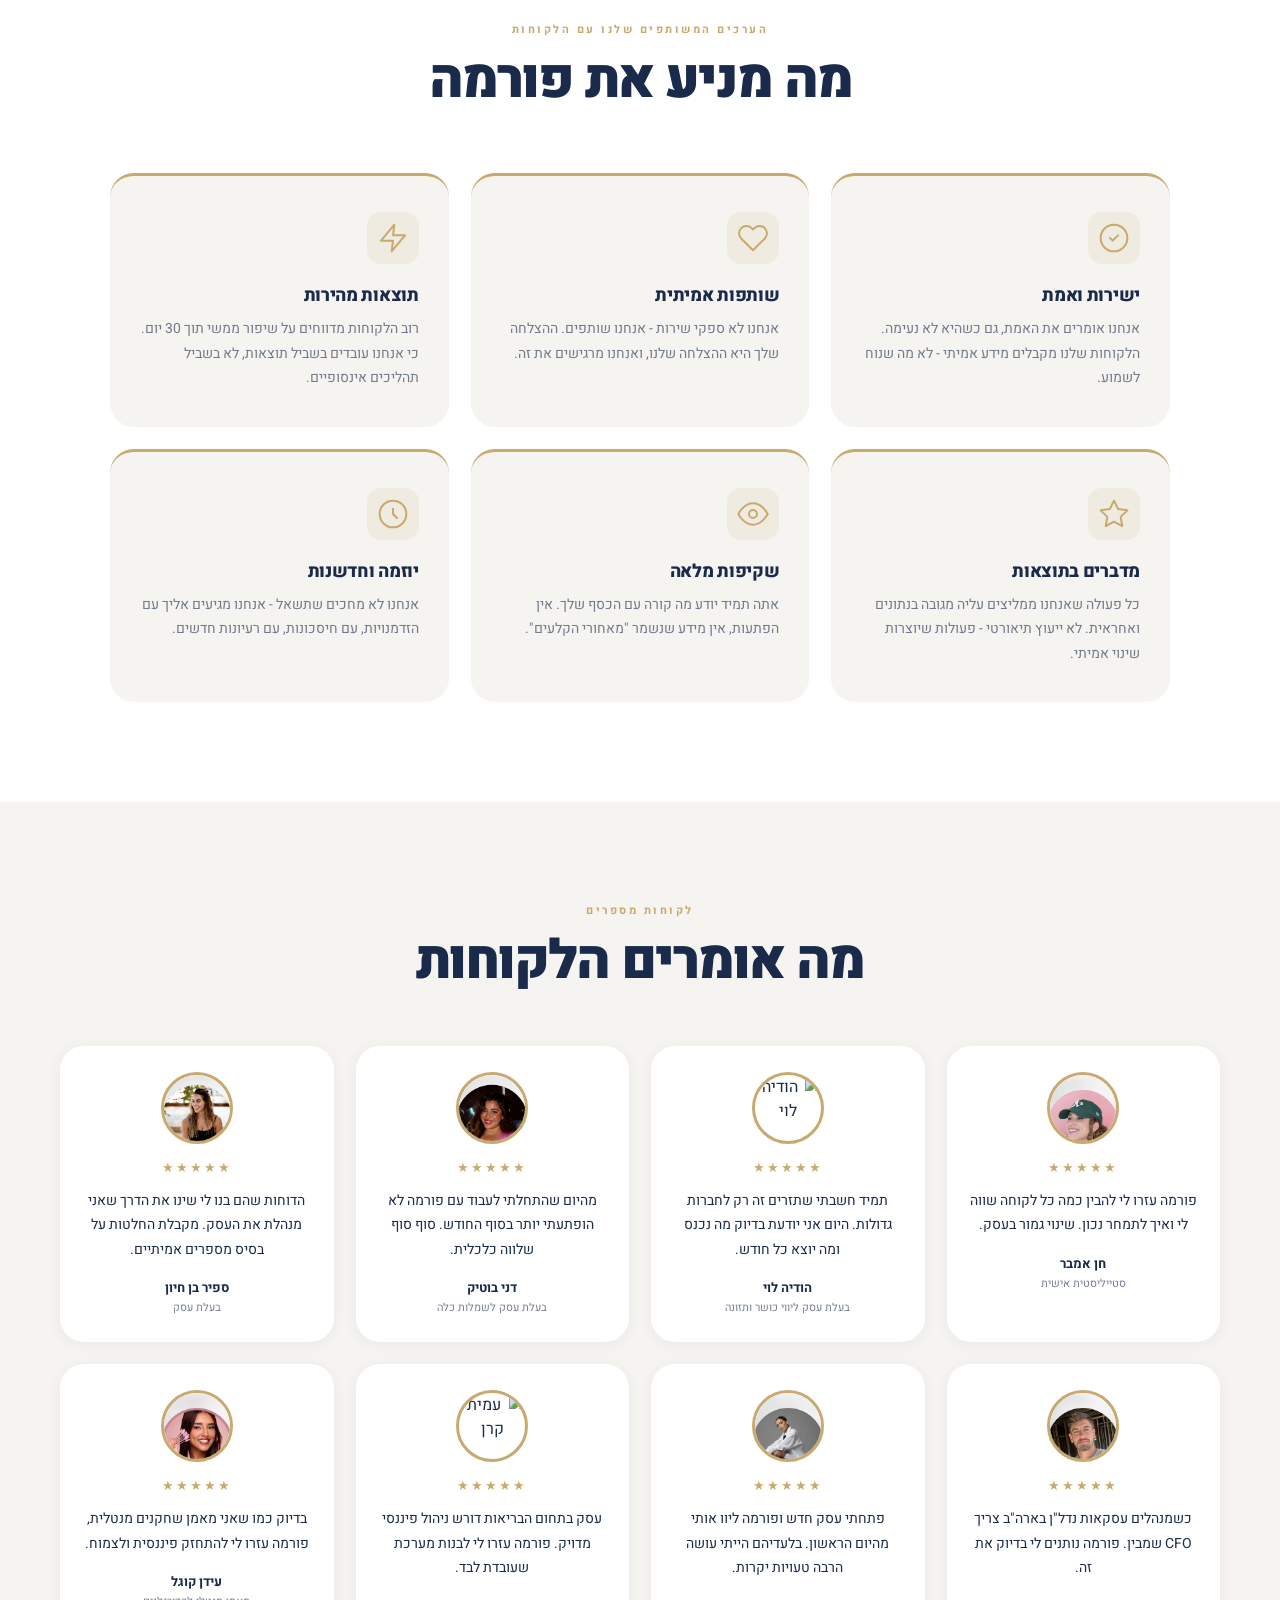
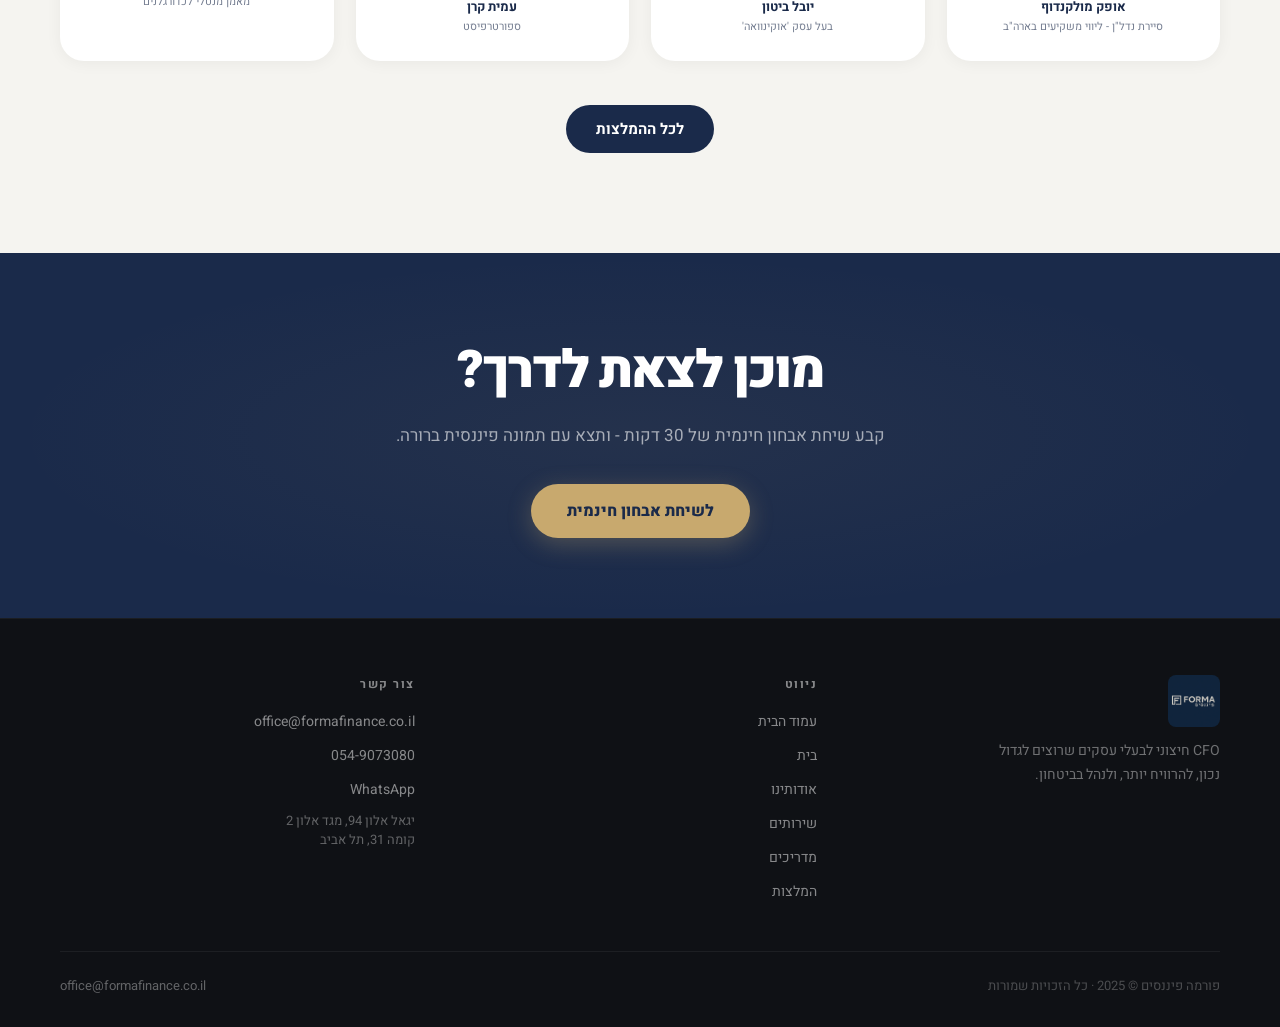
==== commit 5ad7ddd1: "Add YouTube video testimonials to homepage, reorder testimonials page, add written testimonials to a" ====
--- a/about.html
+++ b/about.html
@@ -151,23 +151,31 @@
     .value-card h3 { font-size: 18px; font-weight: 800; color: var(--navy); letter-spacing: -0.3px; margin-bottom: 8px; }
     .value-card p { font-size: 14px; color: var(--text-muted); line-height: 1.75; }
 
-    /* ===== SOCIAL PROOF STRIP ===== */
-    .proof-strip {
-      background: var(--dark2); padding: 64px 60px;
-      display: flex; align-items: center; justify-content: space-between;
-      gap: 40px; flex-wrap: wrap;
-    }
-    .proof-left { display: flex; align-items: center; gap: 24px; }
-    .proof-rating-num { font-size: 72px; font-weight: 900; color: var(--white); letter-spacing: -3px; line-height: 1; }
-    .proof-stars { font-size: 26px; letter-spacing: 3px; margin-bottom: 4px; }
-    .proof-label { font-size: 14px; color: rgba(255,255,255,0.45); }
-    .proof-count { font-size: 20px; font-weight: 800; color: var(--white); margin-top: 4px; }
-    .proof-right { max-width: 460px; }
-    .proof-quote {
-      font-size: 18px; font-weight: 500; color: rgba(255,255,255,0.75);
-      line-height: 1.7; font-style: italic; margin-bottom: 20px;
-    }
-    .proof-author { font-size: 14px; color: var(--gold); font-weight: 700; }
+    /* ===== WRITTEN TESTIMONIALS ===== */
+    .written-testi-section { background: var(--light-bg); padding: 100px 60px; }
+    .written-testi-header { text-align: center; margin-bottom: 56px; }
+    .testi-grid {
+      display: grid; grid-template-columns: repeat(4, 1fr);
+      gap: 22px; max-width: 1200px; margin: 0 auto 44px;
+    }
+    .testi-card {
+      background: var(--white); border-radius: var(--card-radius);
+      padding: 26px 22px; text-align: center;
+      box-shadow: 0 2px 16px rgba(0,0,0,0.05);
+      transition: transform 0.3s;
+    }
+    .testi-card:hover { transform: translateY(-5px); }
+    .testi-avatar-img {
+      width: 72px; height: 72px; border-radius: 50%; object-fit: cover; object-position: center center;
+      margin: 0 auto 14px; display: block;
+      border: 3px solid var(--gold);
+    }
+    .testi-stars-w { font-size: 13px; letter-spacing: 2px; margin-bottom: 12px; color: var(--gold); }
+    .testi-text-w { font-size: 14px; color: var(--navy); line-height: 1.75; margin-bottom: 16px; }
+    .testi-name-w { font-size: 13px; font-weight: 700; color: var(--navy); }
+    .testi-role-w { font-size: 11px; color: var(--text-muted); margin-top: 2px; }
+    @media (max-width: 900px) { .testi-grid { grid-template-columns: repeat(2, 1fr); } }
+    @media (max-width: 500px) { .testi-grid { grid-template-columns: 1fr; } }
 
     /* ===== CTA ===== */
     .cta-bar { background: var(--navy); padding: 80px 60px; text-align: center; position: relative; overflow: hidden; }
@@ -410,24 +418,83 @@
     </div>
   </section>
 
-  <!-- SOCIAL PROOF STRIP -->
-  <div class="proof-strip">
-    <div class="proof-left reveal">
-      <div class="proof-rating-num">5.0</div>
-      <div>
-        <div class="proof-stars"><svg width="22" height="22" viewBox="0 0 24 24" fill="var(--gold)"><polygon points="12 2 15.09 8.26 22 9.27 17 14.14 18.18 21.02 12 17.77 5.82 21.02 7 14.14 2 9.27 8.91 8.26 12 2"/></svg><svg width="22" height="22" viewBox="0 0 24 24" fill="var(--gold)"><polygon points="12 2 15.09 8.26 22 9.27 17 14.14 18.18 21.02 12 17.77 5.82 21.02 7 14.14 2 9.27 8.91 8.26 12 2"/></svg><svg width="22" height="22" viewBox="0 0 24 24" fill="var(--gold)"><polygon points="12 2 15.09 8.26 22 9.27 17 14.14 18.18 21.02 12 17.77 5.82 21.02 7 14.14 2 9.27 8.91 8.26 12 2"/></svg><svg width="22" height="22" viewBox="0 0 24 24" fill="var(--gold)"><polygon points="12 2 15.09 8.26 22 9.27 17 14.14 18.18 21.02 12 17.77 5.82 21.02 7 14.14 2 9.27 8.91 8.26 12 2"/></svg><svg width="22" height="22" viewBox="0 0 24 24" fill="var(--gold)"><polygon points="12 2 15.09 8.26 22 9.27 17 14.14 18.18 21.02 12 17.77 5.82 21.02 7 14.14 2 9.27 8.91 8.26 12 2"/></svg></div>
-        <div class="proof-label">דירוג גוגל</div>
-        <div class="proof-count">350+ לקוחות מרוצים</div>
-      </div>
-    </div>
-    <div class="proof-right reveal">
-      <p class="proof-quote">"סוף סוף אני מבין לאן הכסף שלי הולך ומסוגל לתכנן קדימה. כבר ב-30 הימים הראשונים ראיתי תמונה אחרת לגמרי."</p>
-      <div class="proof-author">אבי מ. - בעל עסק, תל אביב</div>
-      <div style="margin-top:20px;">
-        <a href="testimonials.html" class="btn-gold">לכל ההמלצות</a>
-      </div>
-    </div>
-  </div>
+  <!-- WRITTEN TESTIMONIALS -->
+  <section class="written-testi-section">
+    <div class="written-testi-header reveal">
+      <div class="section-eyebrow section-center">לקוחות מספרים</div>
+      <h2 class="section-title section-center">מה אומרים הלקוחות</h2>
+    </div>
+    <div class="testi-grid">
+
+      <div class="testi-card reveal">
+        <img class="testi-avatar-img" src="images/IMG_8048.PNG" alt="חן אמבר">
+        <div class="testi-stars-w">★★★★★</div>
+        <p class="testi-text-w">פורמה עזרו לי להבין כמה כל לקוחה שווה לי ואיך לתמחר נכון. שינוי גמור בעסק.</p>
+        <div class="testi-name-w">חן אמבר</div>
+        <div class="testi-role-w">סטייליסטית אישית</div>
+      </div>
+
+      <div class="testi-card reveal">
+        <img class="testi-avatar-img" src="images/IMG_8049.PNG" alt="הודיה לוי">
+        <div class="testi-stars-w">★★★★★</div>
+        <p class="testi-text-w">תמיד חשבתי שתזרים זה רק לחברות גדולות. היום אני יודעת בדיוק מה נכנס ומה יוצא כל חודש.</p>
+        <div class="testi-name-w">הודיה לוי</div>
+        <div class="testi-role-w">בעלת עסק ליווי כושר ותזונה</div>
+      </div>
+
+      <div class="testi-card reveal">
+        <img class="testi-avatar-img" src="images/IMG_8050.PNG" alt="דני בוטיק">
+        <div class="testi-stars-w">★★★★★</div>
+        <p class="testi-text-w">מהיום שהתחלתי לעבוד עם פורמה לא הופתעתי יותר בסוף החודש. סוף סוף שלווה כלכלית.</p>
+        <div class="testi-name-w">דני בוטיק</div>
+        <div class="testi-role-w">בעלת עסק לשמלות כלה</div>
+      </div>
+
+      <div class="testi-card reveal">
+        <img class="testi-avatar-img" src="images/IMG_8051.PNG" alt="ספיר בן חיון">
+        <div class="testi-stars-w">★★★★★</div>
+        <p class="testi-text-w">הדוחות שהם בנו לי שינו את הדרך שאני מנהלת את העסק. מקבלת החלטות על בסיס מספרים אמיתיים.</p>
+        <div class="testi-name-w">ספיר בן חיון</div>
+        <div class="testi-role-w">בעלת עסק</div>
+      </div>
+
+      <div class="testi-card reveal">
+        <img class="testi-avatar-img" src="images/IMG_8052.PNG" alt="אופק מולקנדוף">
+        <div class="testi-stars-w">★★★★★</div>
+        <p class="testi-text-w">כשמנהלים עסקאות נדל"ן בארה"ב צריך CFO שמבין. פורמה נותנים לי בדיוק את זה.</p>
+        <div class="testi-name-w">אופק מולקנדוף</div>
+        <div class="testi-role-w">סיירת נדל"ן - ליווי משקיעים בארה"ב</div>
+      </div>
+
+      <div class="testi-card reveal">
+        <img class="testi-avatar-img" src="images/IMG_8053.PNG" alt="יובל ביטון">
+        <div class="testi-stars-w">★★★★★</div>
+        <p class="testi-text-w">פתחתי עסק חדש ופורמה ליוו אותי מהיום הראשון. בלעדיהם הייתי עושה הרבה טעויות יקרות.</p>
+        <div class="testi-name-w">יובל ביטון</div>
+        <div class="testi-role-w">בעל עסק 'אוקינוואה'</div>
+      </div>
+
+      <div class="testi-card reveal">
+        <img class="testi-avatar-img" src="images/IMG_8054.PNG" alt="עמית קרן">
+        <div class="testi-stars-w">★★★★★</div>
+        <p class="testi-text-w">עסק בתחום הבריאות דורש ניהול פיננסי מדויק. פורמה עזרו לי לבנות מערכת שעובדת לבד.</p>
+        <div class="testi-name-w">עמית קרן</div>
+        <div class="testi-role-w">ספורטרפיסט</div>
+      </div>
+
+      <div class="testi-card reveal">
+        <img class="testi-avatar-img" src="images/IMG_8055.PNG" alt="עידן קוגל">
+        <div class="testi-stars-w">★★★★★</div>
+        <p class="testi-text-w">בדיוק כמו שאני מאמן שחקנים מנטלית, פורמה עזרו לי להתחזק פיננסית ולצמוח.</p>
+        <div class="testi-name-w">עידן קוגל</div>
+        <div class="testi-role-w">מאמן מנטלי לכדורגלנים</div>
+      </div>
+
+    </div>
+    <div style="text-align:center;">
+      <a href="testimonials.html" class="btn-navy reveal">לכל ההמלצות</a>
+    </div>
+  </section>
 
   <!-- CTA -->
   <section class="cta-bar">
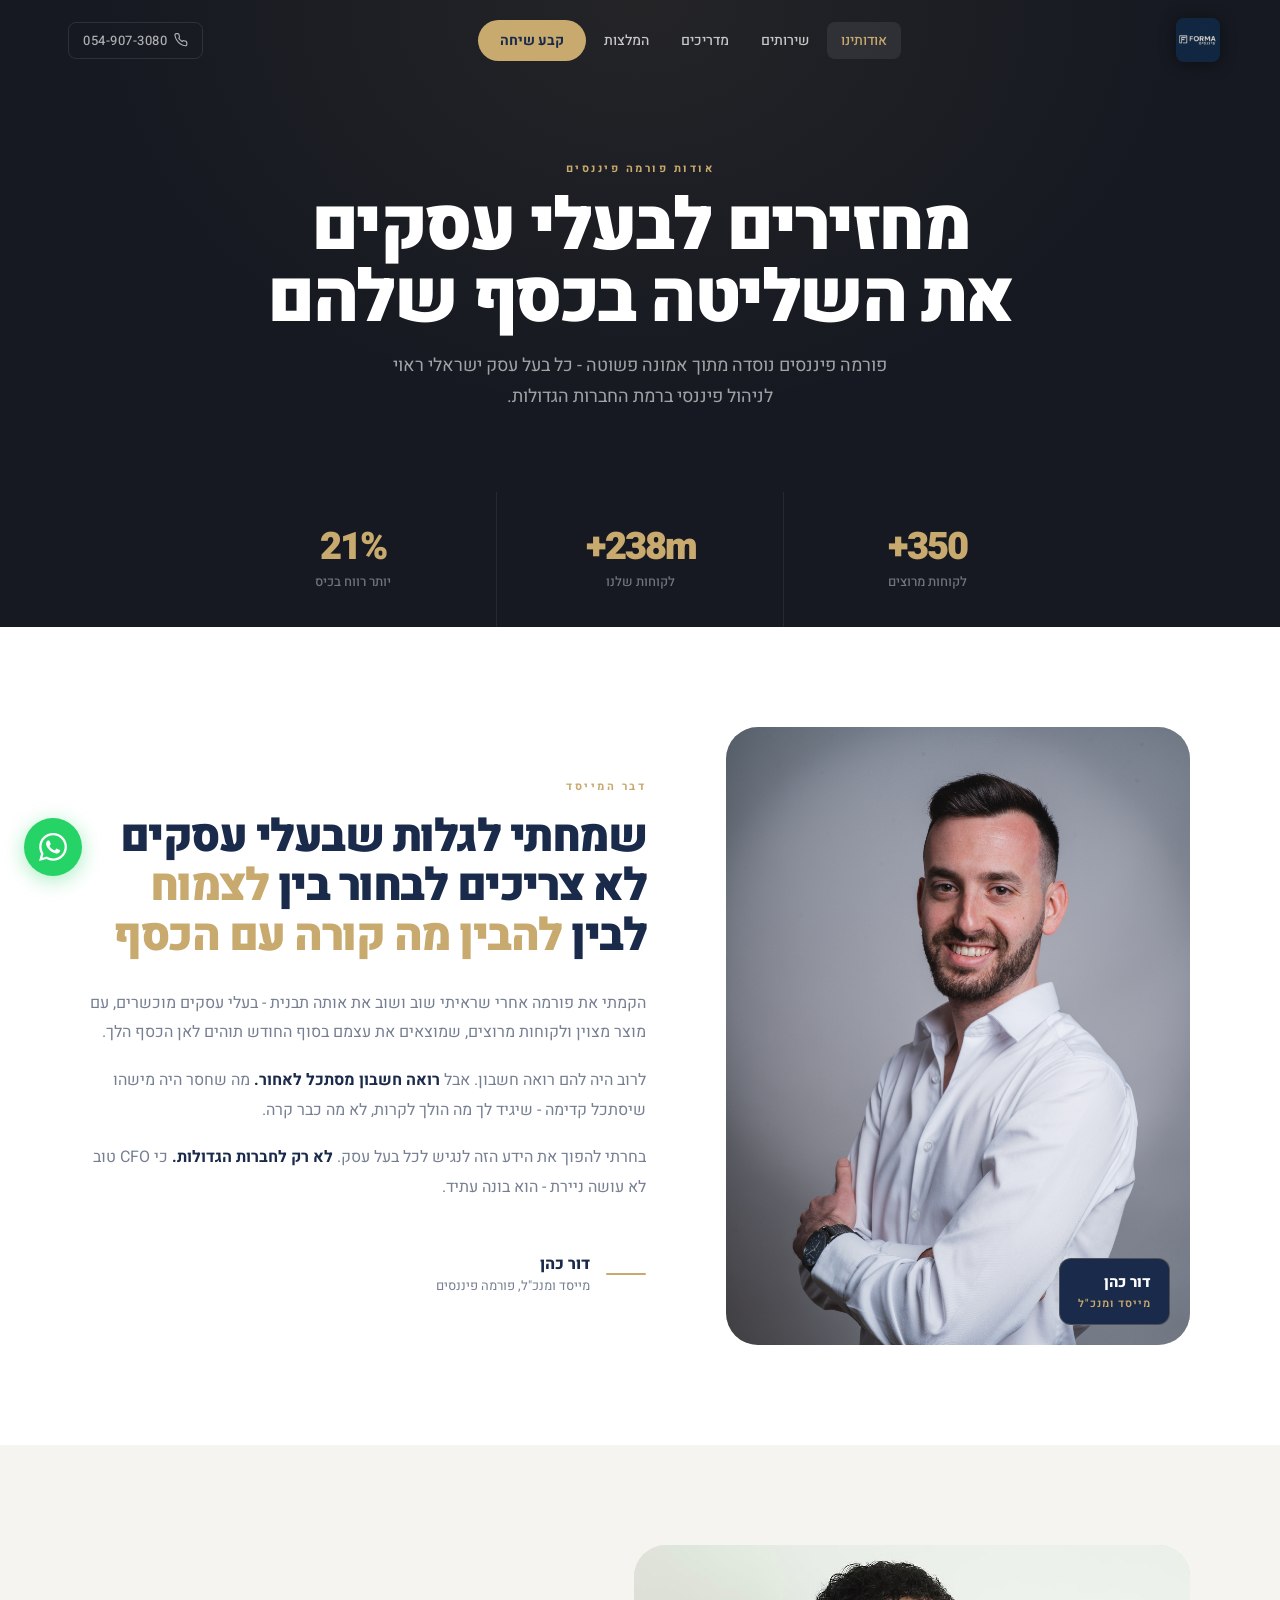
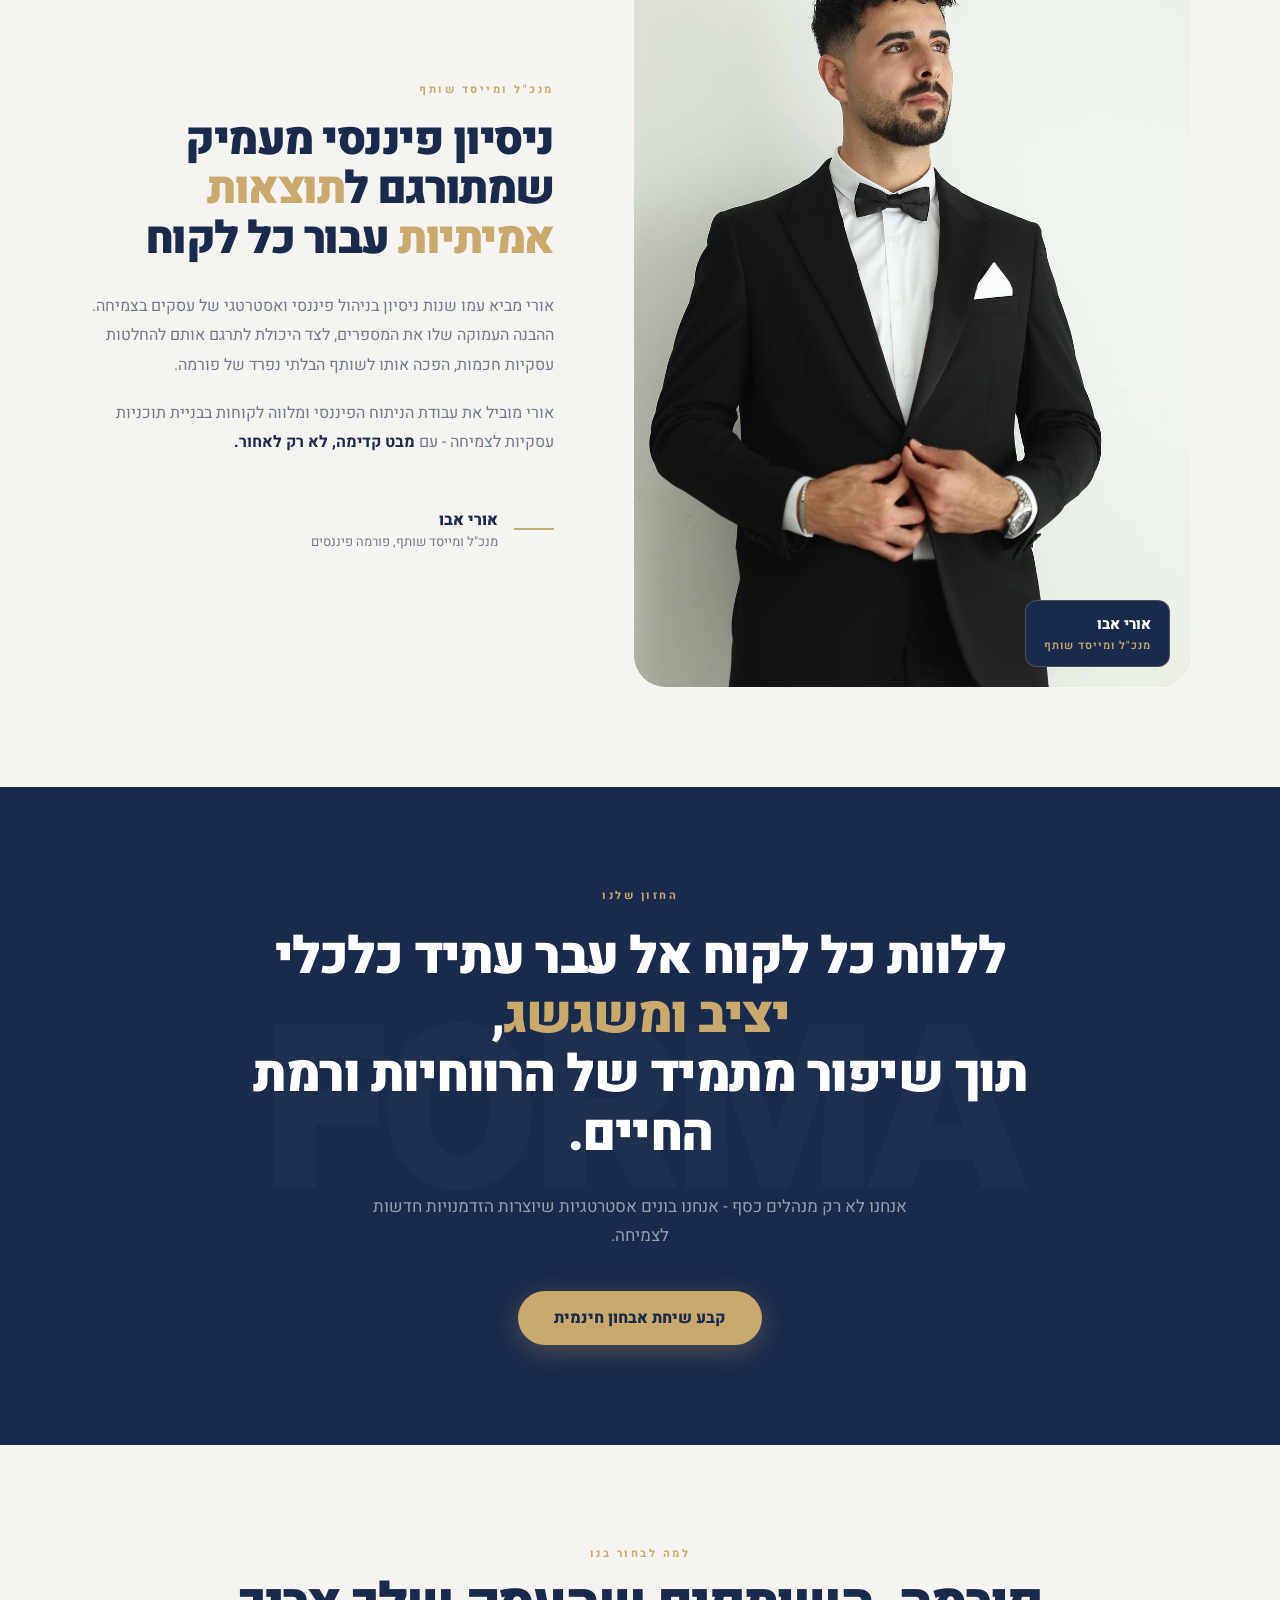
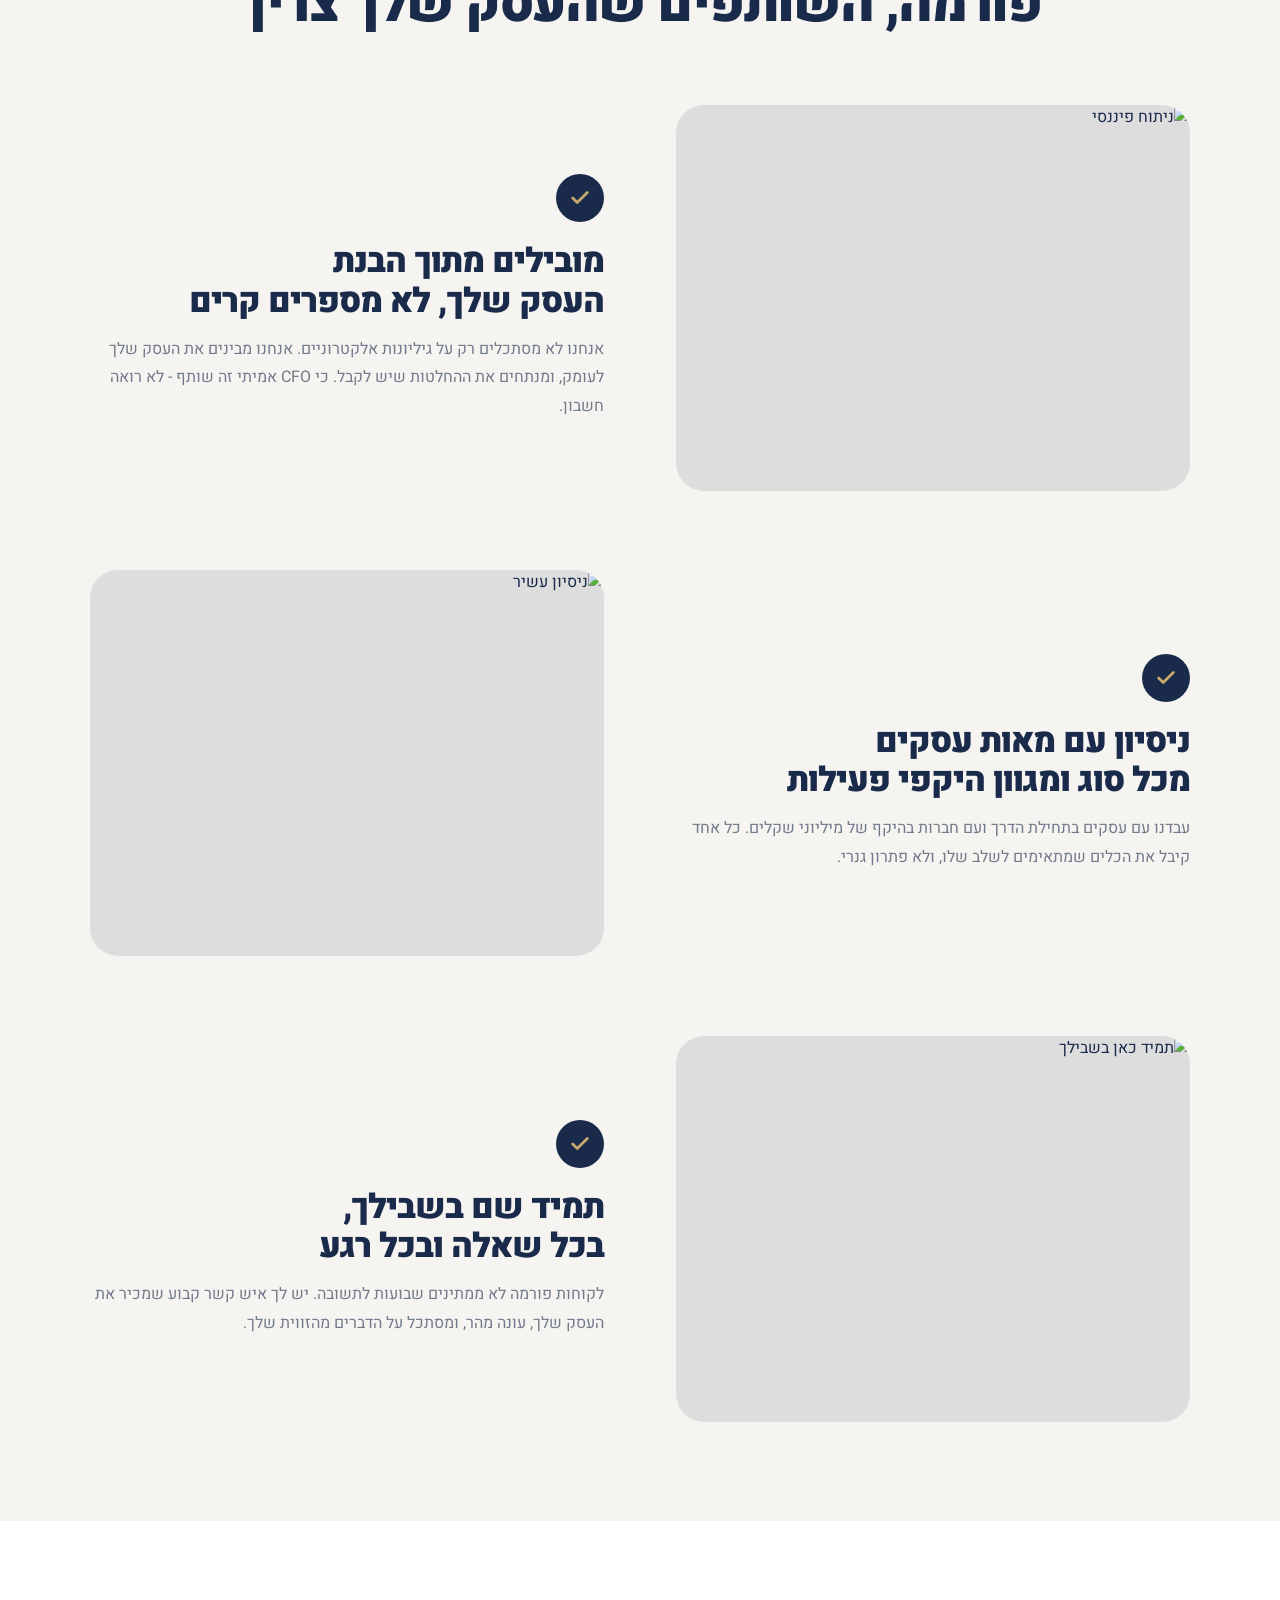
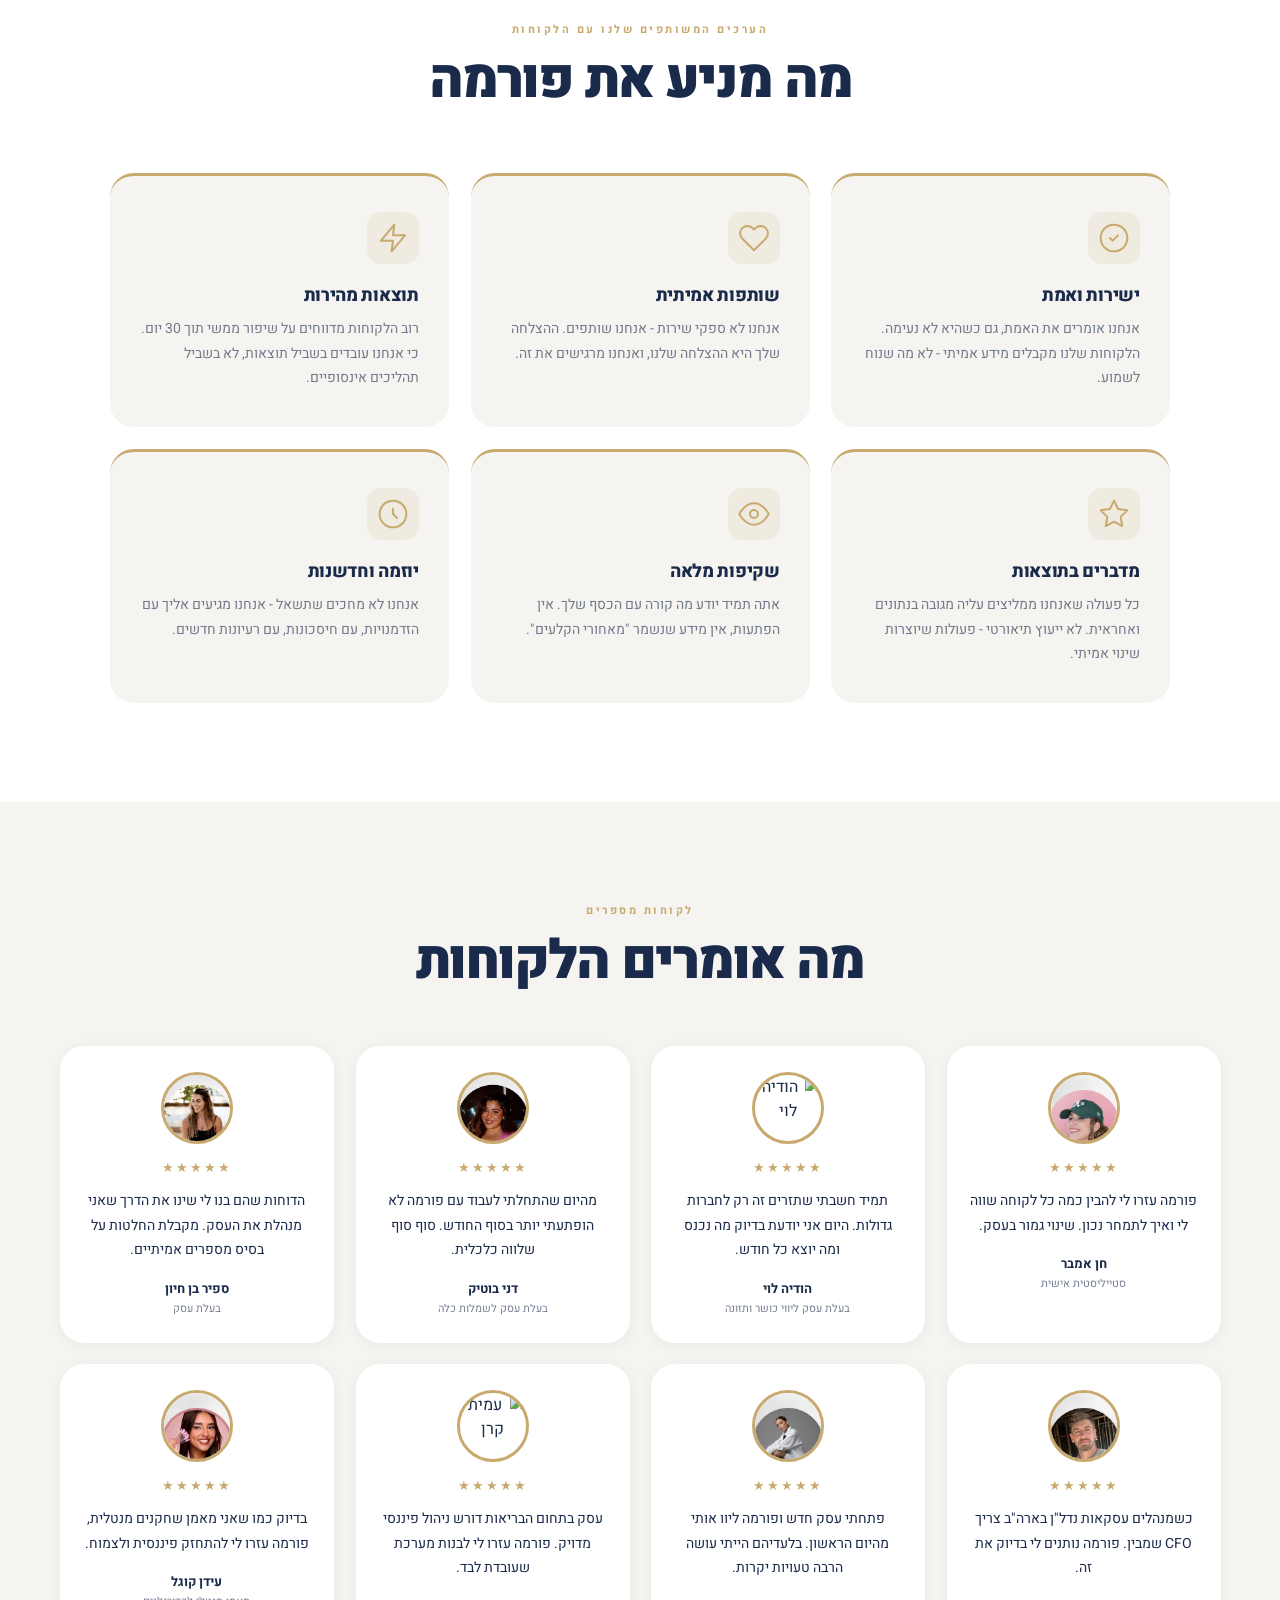
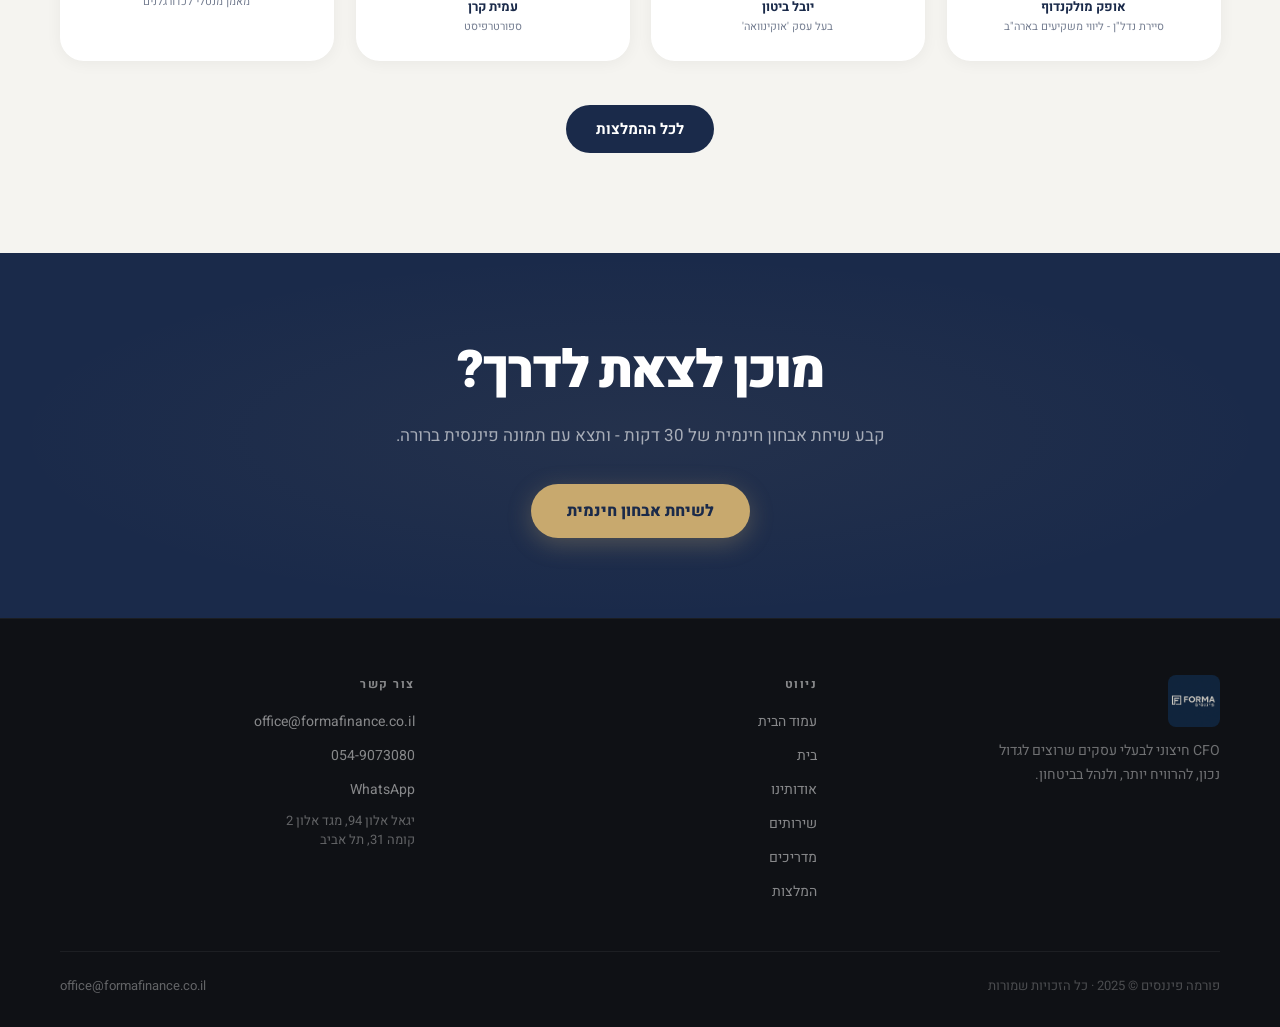
==== commit 8e1957a6: "Improve scroll performance across all pages - Add passive: true to all scroll event listeners (unblo" ====
--- a/about.html
+++ b/about.html
@@ -166,7 +166,7 @@
     }
     .testi-card:hover { transform: translateY(-5px); }
     .testi-avatar-img {
-      width: 72px; height: 72px; border-radius: 50%; object-fit: cover; object-position: center center;
+      width: 72px; height: 72px; border-radius: 50%; object-fit: cover; object-position: top center;
       margin: 0 auto 14px; display: block;
       border: 3px solid var(--gold);
     }
@@ -364,7 +364,7 @@
 
       <div class="why-item reveal">
         <div class="why-img">
-          <img src="https://images.unsplash.com/photo-1573497019940-1c28c88b4f3e?w=800&q=80&fit=crop" alt="תמיד כאן בשבילך">
+          <img src="https://images.unsplash.com/photo-1521791136064-7986c2920216?w=800&q=80&fit=crop" alt="תמיד כאן בשבילך">
         </div>
         <div class="why-text">
           <div class="why-check">
@@ -543,7 +543,7 @@
 
   <script>
     const navbar = document.getElementById('navbar');
-    window.addEventListener('scroll', () => navbar.classList.toggle('scrolled', window.scrollY > 60));
+    window.addEventListener('scroll', () => navbar.classList.toggle('scrolled', window.scrollY > 60), { passive: true });
     const observer = new IntersectionObserver((entries) => {
       entries.forEach(e => { if (e.isIntersecting) e.target.classList.add('visible'); });
     }, { threshold: 0.08, rootMargin: '0px 0px -30px 0px' });
--- a/style.css
+++ b/style.css
@@ -17,7 +17,7 @@
 }
 
 html { scroll-behavior: smooth; }
-body { font-family: 'Heebo', sans-serif; direction: rtl; background: var(--white); color: var(--navy); overflow-x: hidden; }
+body { font-family: 'Heebo', sans-serif; direction: rtl; background: var(--white); color: var(--navy); overflow-x: hidden; -webkit-overflow-scrolling: touch; }
 
 /* ===== NAVBAR ===== */
 .navbar {
@@ -26,6 +26,8 @@
   display: flex; align-items: center; justify-content: space-between;
   transition: background 0.35s, box-shadow 0.35s, padding 0.35s;
   background: transparent;
+  transform: translate3d(0, 0, 0);
+  backface-visibility: hidden;
 }
 .navbar.scrolled {
   background: rgba(15,17,21,0.97);
@@ -130,8 +132,8 @@
 .section-center .section-sub { margin: 14px auto 0; }
 
 /* ===== REVEAL ANIMATION ===== */
-.reveal { opacity: 0; transform: translateY(26px); transition: opacity 0.65s ease, transform 0.65s ease; }
-.reveal.visible { opacity: 1; transform: translateY(0); }
+.reveal { opacity: 0; transform: translate3d(0, 26px, 0); transition: opacity 0.55s ease, transform 0.55s ease; will-change: transform, opacity; }
+.reveal.visible { opacity: 1; transform: translate3d(0, 0, 0); }
 
 /* ===== FOOTER ===== */
 .footer {
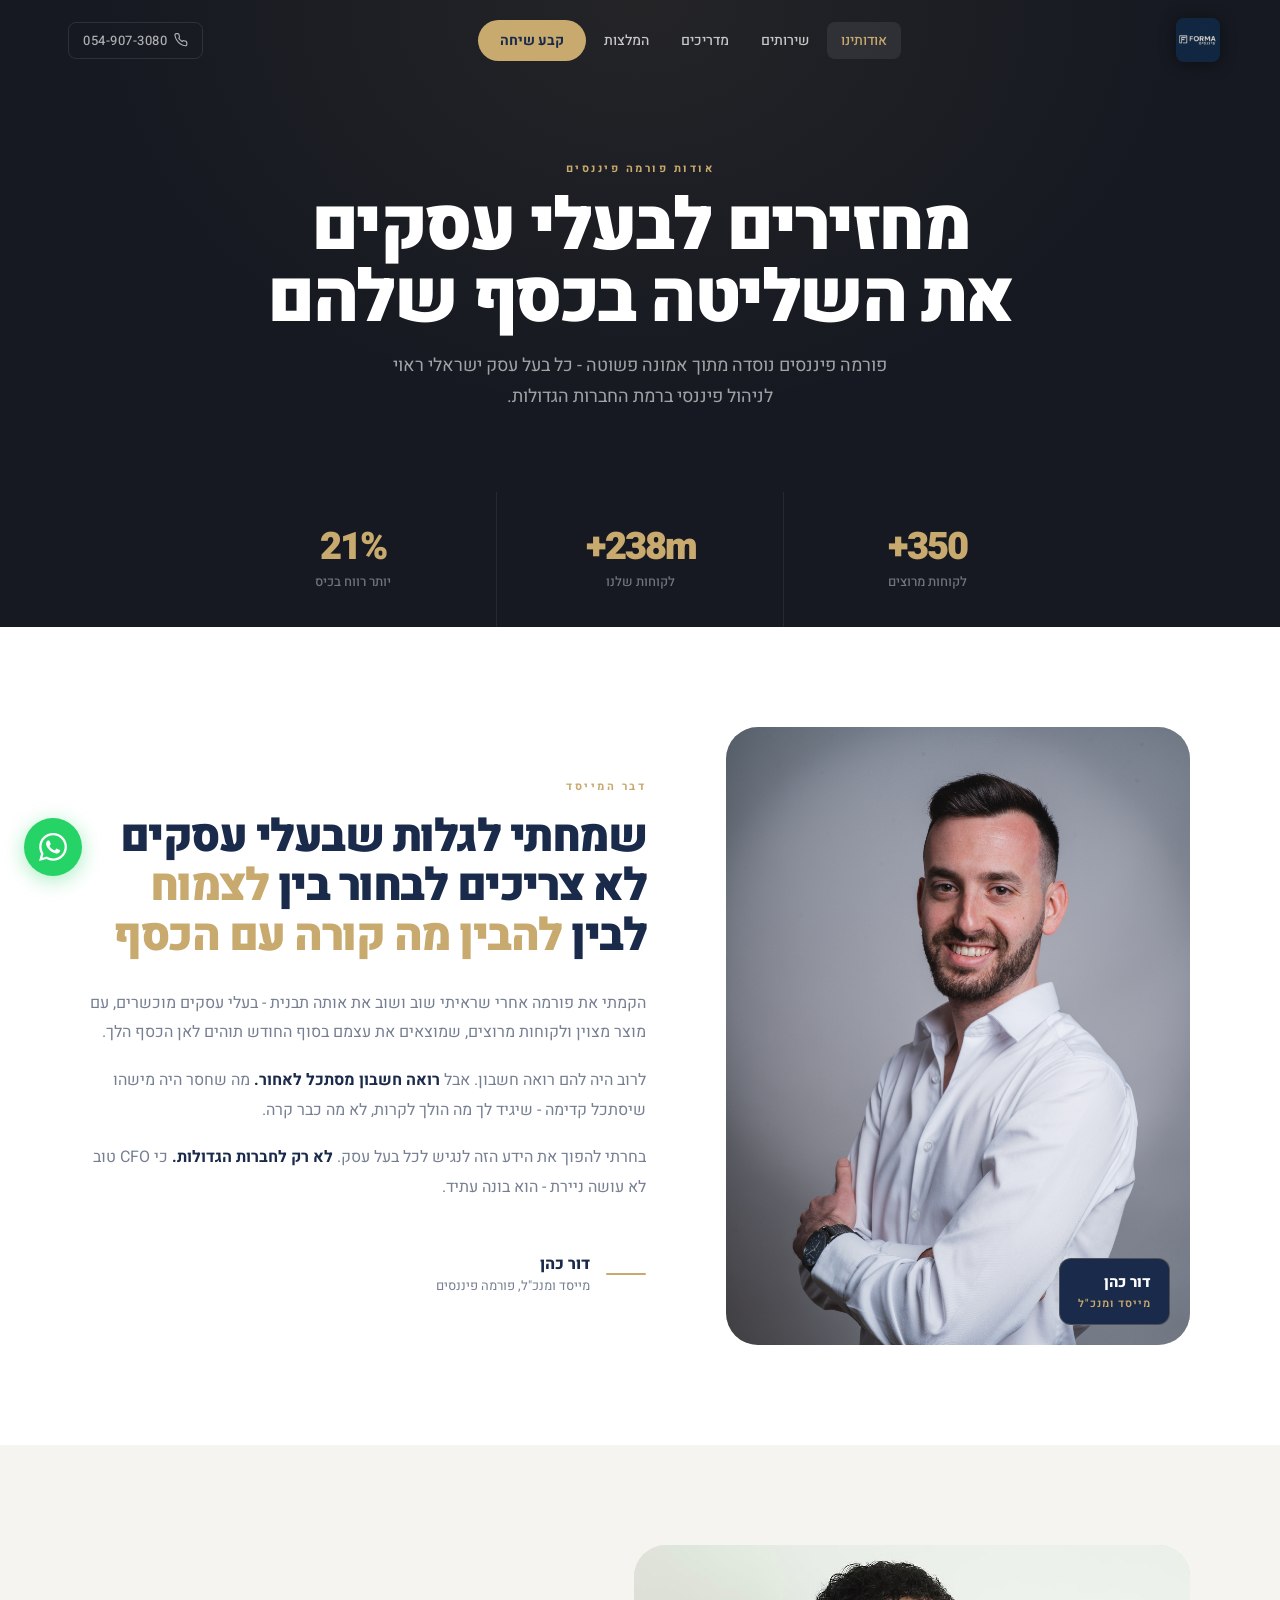
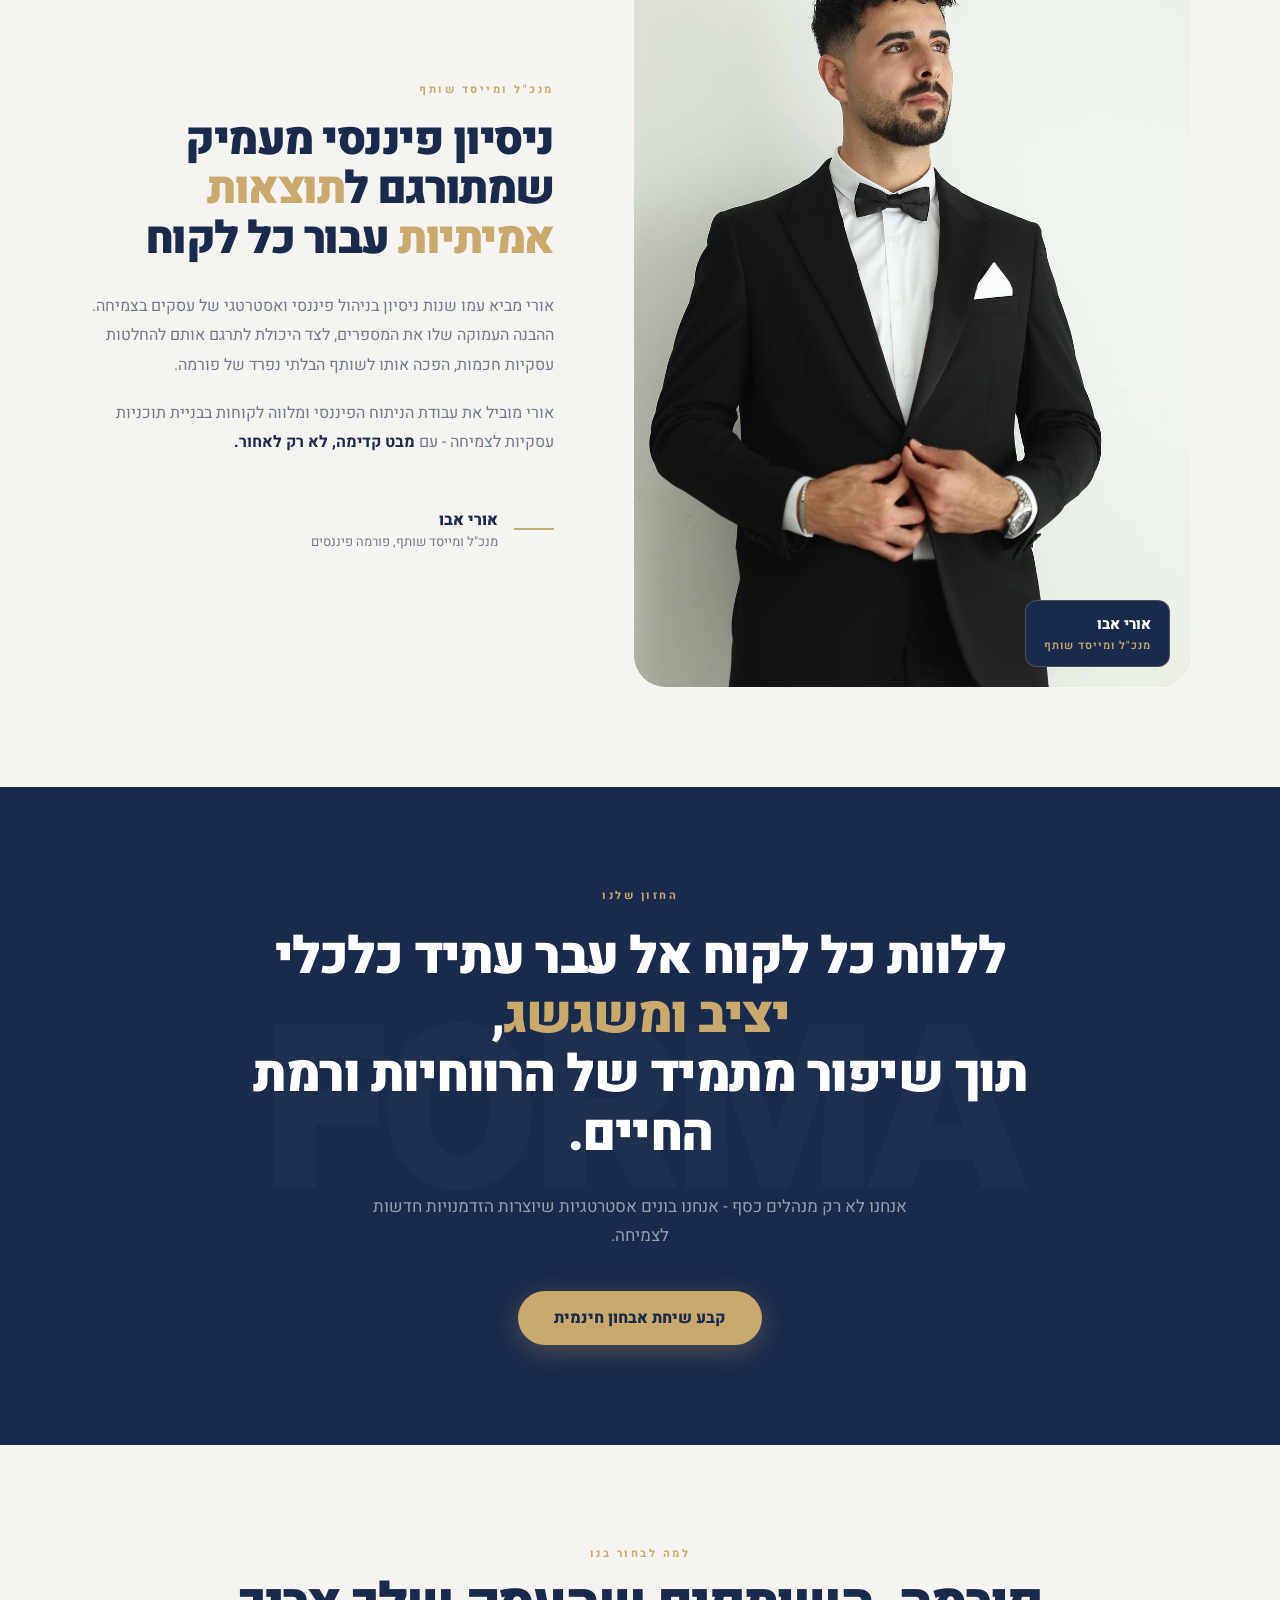
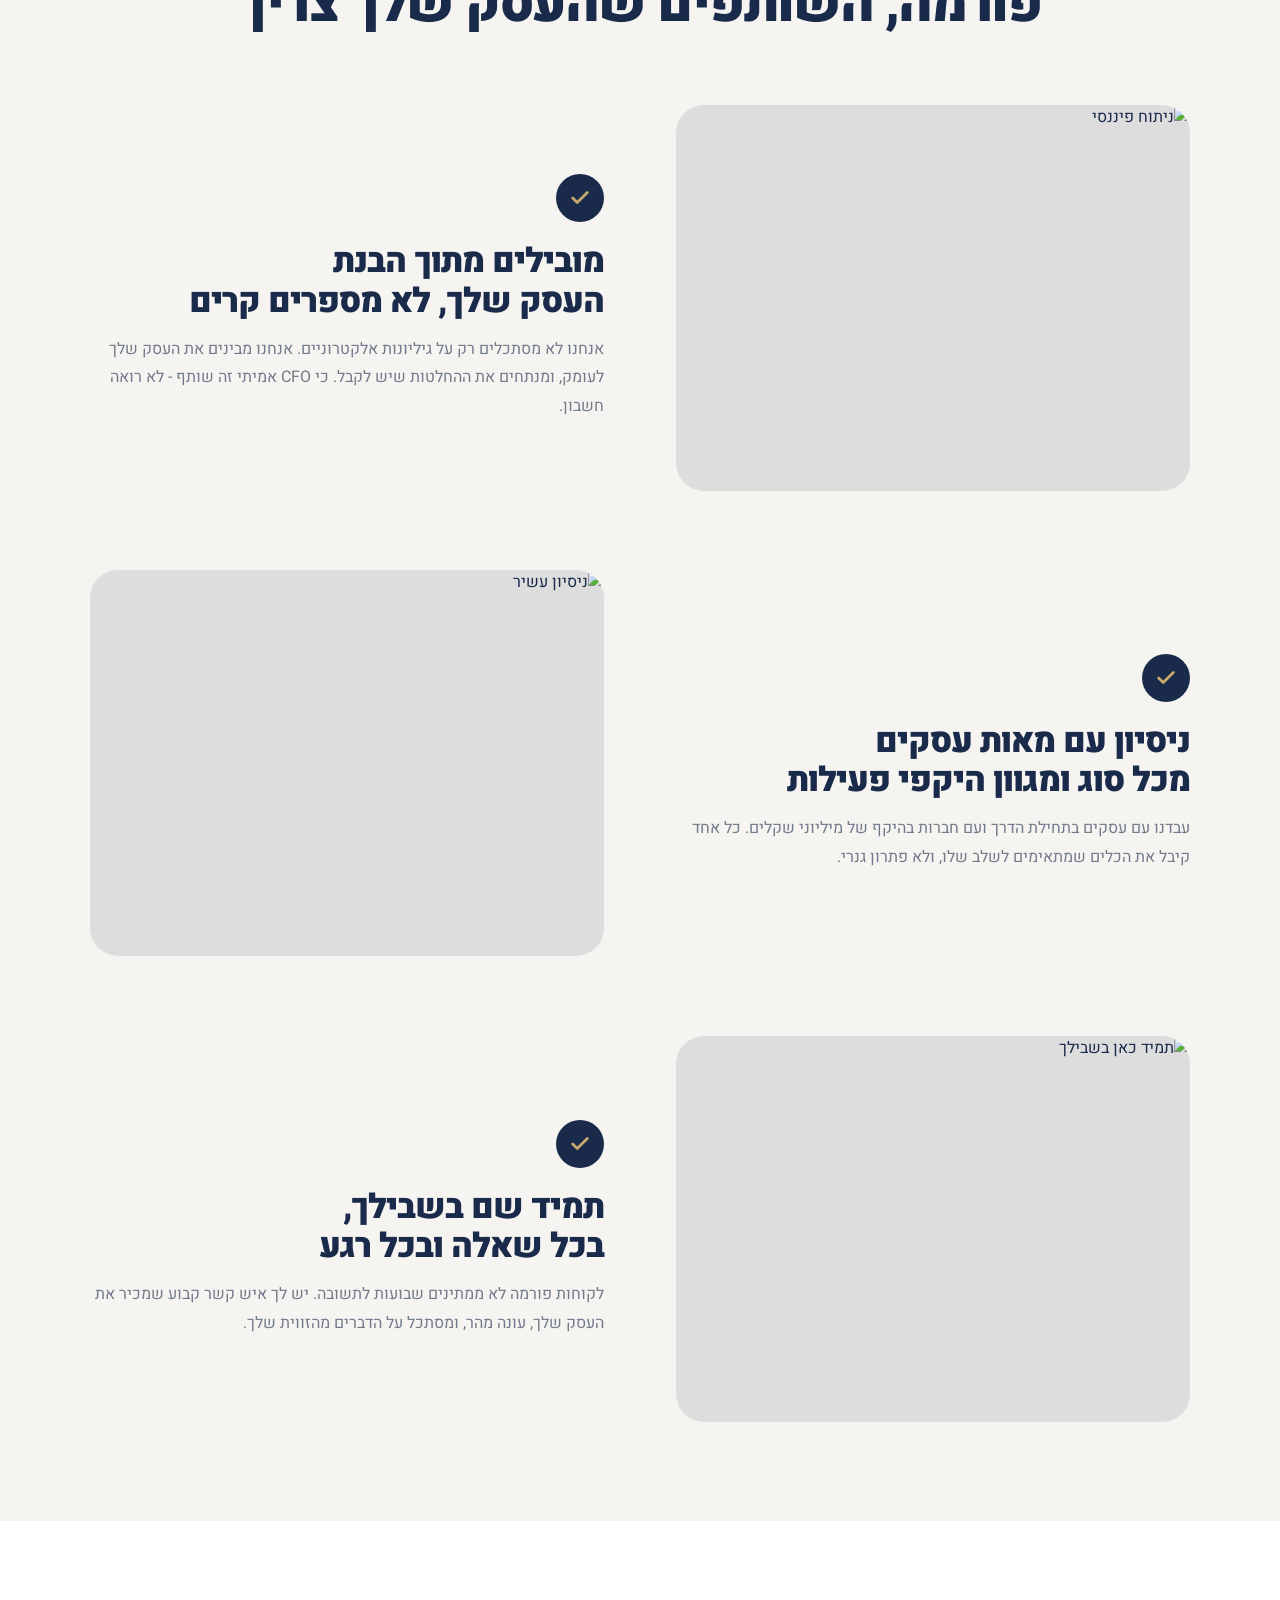
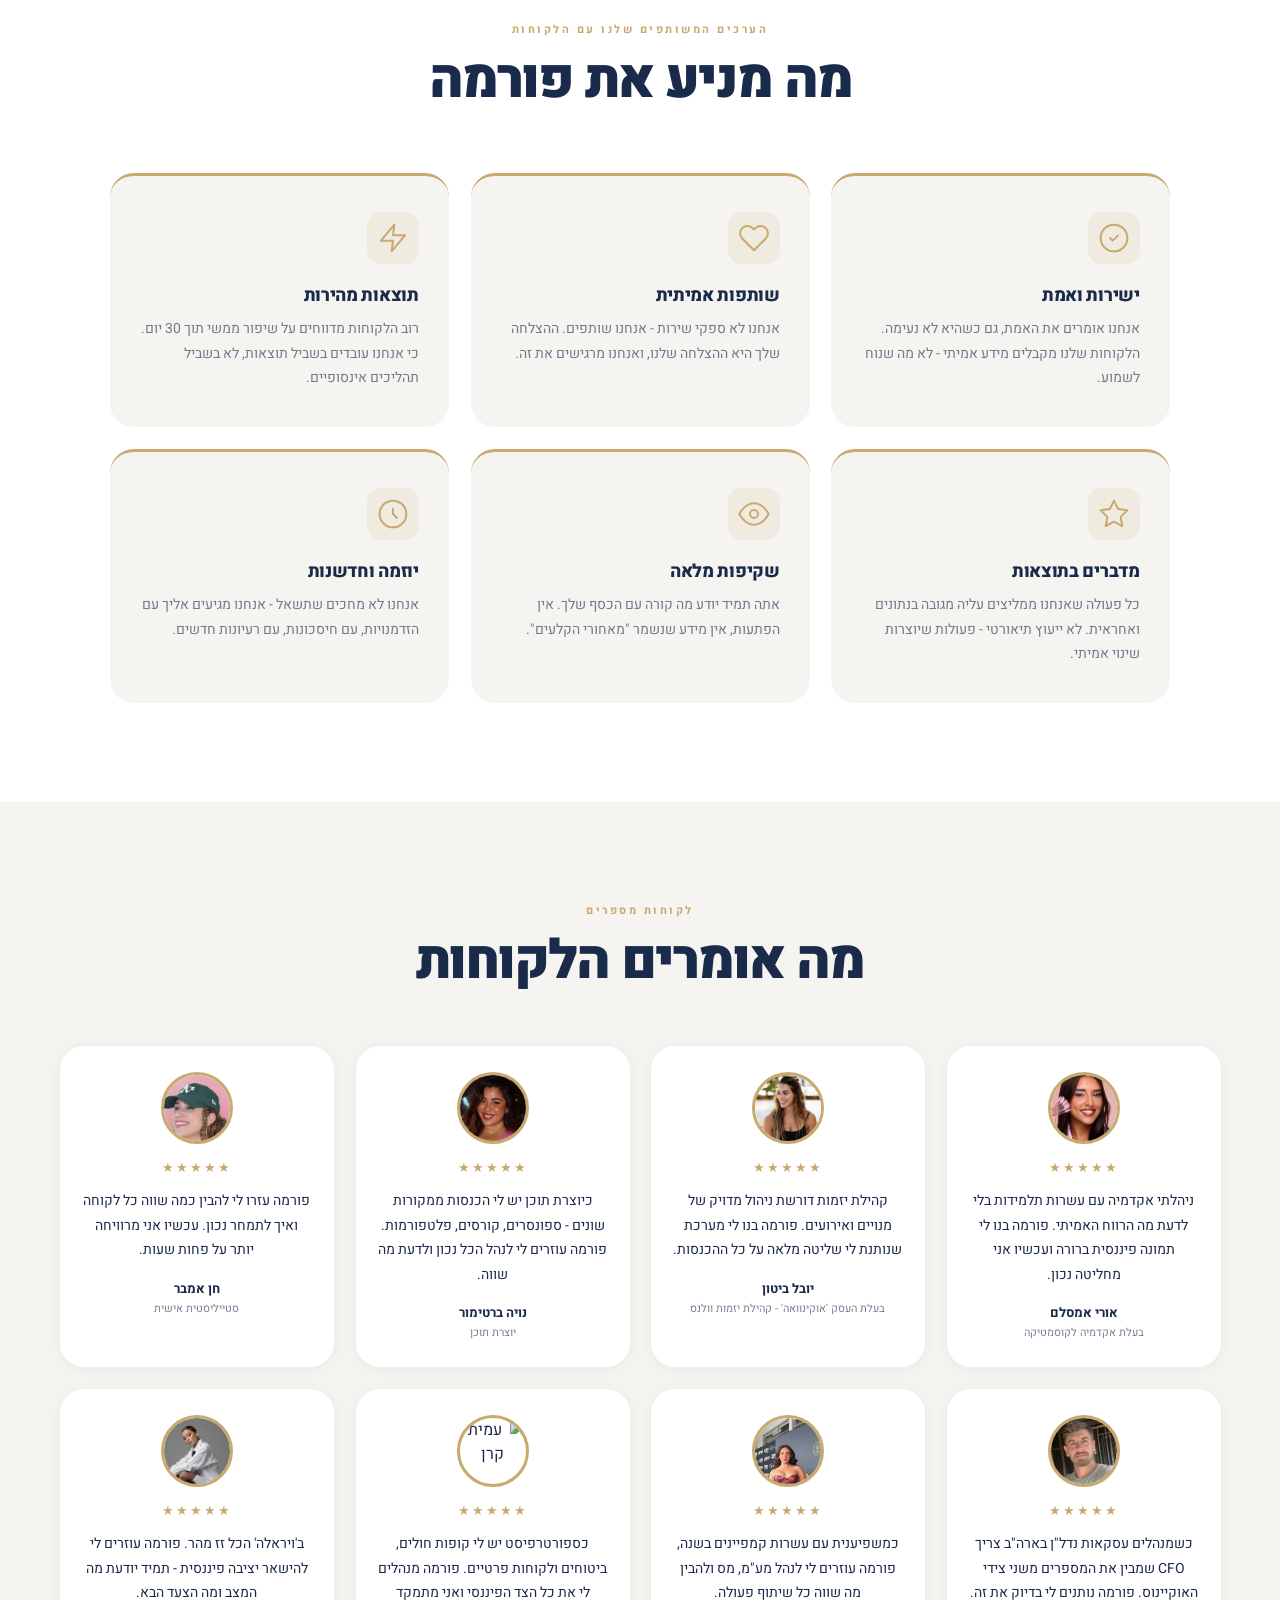
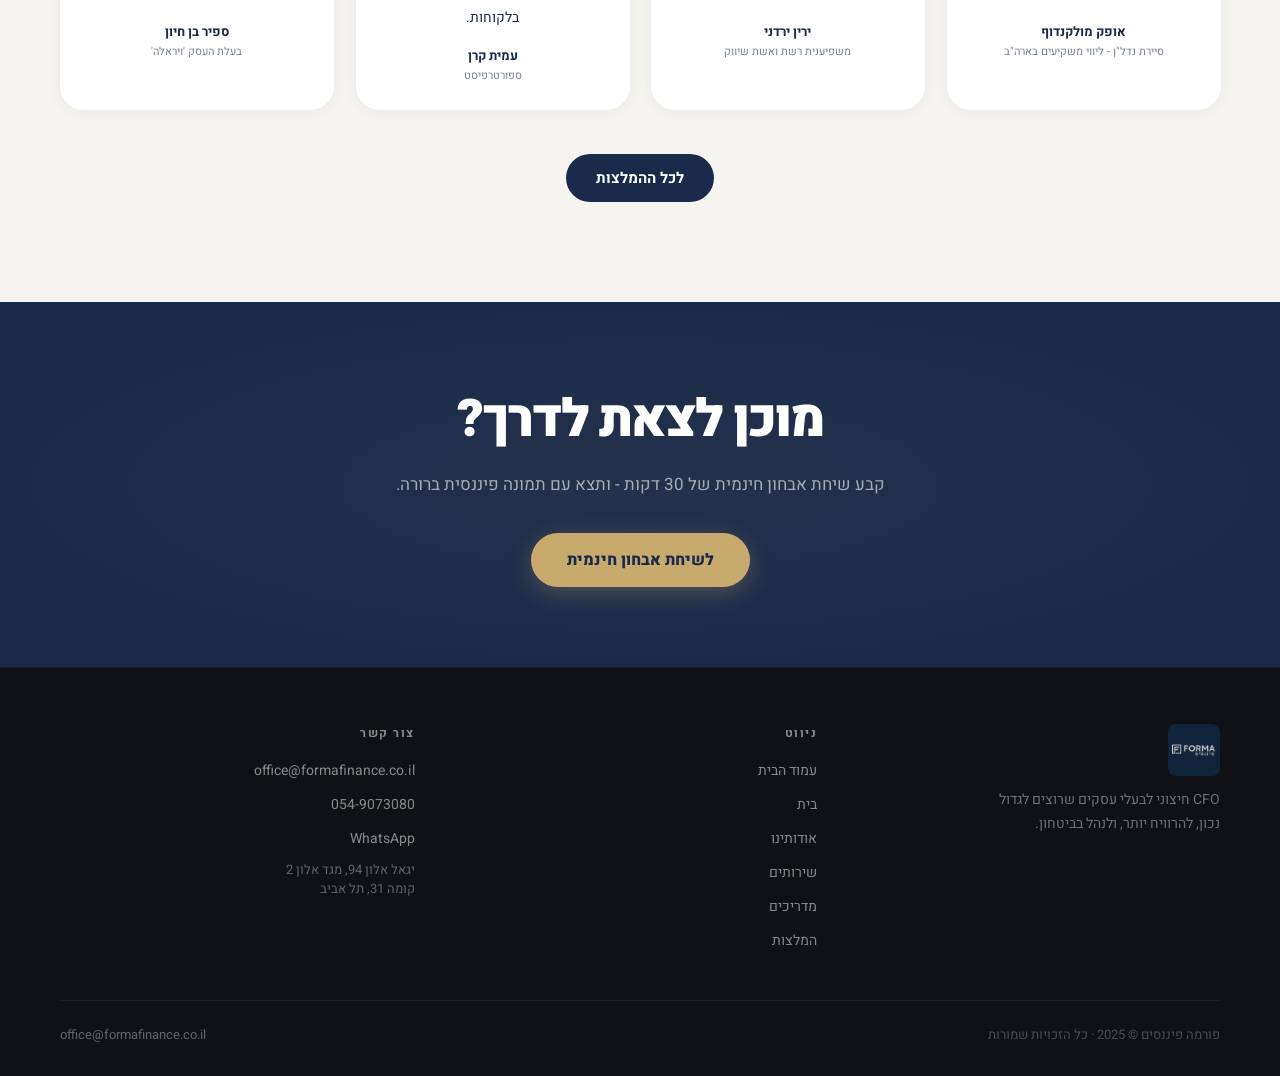
==== commit 0e6ba12a: "Sync testimonials section in about.html with updated testimonials page" ====
--- a/about.html
+++ b/about.html
@@ -166,7 +166,7 @@
     }
     .testi-card:hover { transform: translateY(-5px); }
     .testi-avatar-img {
-      width: 72px; height: 72px; border-radius: 50%; object-fit: cover; object-position: top center;
+      width: 72px; height: 72px; border-radius: 50%; object-fit: cover; object-position: 50% 20%;
       margin: 0 auto 14px; display: block;
       border: 3px solid var(--gold);
     }
@@ -427,67 +427,67 @@
     <div class="testi-grid">
 
       <div class="testi-card reveal">
-        <img class="testi-avatar-img" src="images/IMG_8048.PNG" alt="חן אמבר">
-        <div class="testi-stars-w">★★★★★</div>
-        <p class="testi-text-w">פורמה עזרו לי להבין כמה כל לקוחה שווה לי ואיך לתמחר נכון. שינוי גמור בעסק.</p>
+        <img class="testi-avatar-img" src="images/IMG_8066.jpg" alt="אורי אמסלם" style="object-position: 50% 20%;">
+        <div class="testi-stars-w">★★★★★</div>
+        <p class="testi-text-w">ניהלתי אקדמיה עם עשרות תלמידות בלי לדעת מה הרווח האמיתי. פורמה בנו לי תמונה פיננסית ברורה ועכשיו אני מחליטה נכון.</p>
+        <div class="testi-name-w">אורי אמסלם</div>
+        <div class="testi-role-w">בעלת אקדמיה לקוסמטיקה</div>
+      </div>
+
+      <div class="testi-card reveal">
+        <img class="testi-avatar-img" src="images/IMG_8065.jpg" alt="יובל ביטון" style="object-position: 50% 15%;">
+        <div class="testi-stars-w">★★★★★</div>
+        <p class="testi-text-w">קהילת יזמות דורשת ניהול מדויק של מנויים ואירועים. פורמה בנו לי מערכת שנותנת לי שליטה מלאה על כל ההכנסות.</p>
+        <div class="testi-name-w">יובל ביטון</div>
+        <div class="testi-role-w">בעלת העסק 'אוקינוואה' - קהילת יזמות וולנס</div>
+      </div>
+
+      <div class="testi-card reveal">
+        <img class="testi-avatar-img" src="images/IMG_8067.jpg" alt="נויה ברטימור" style="object-position: 50% 20%;">
+        <div class="testi-stars-w">★★★★★</div>
+        <p class="testi-text-w">כיוצרת תוכן יש לי הכנסות ממקורות שונים - ספונסרים, קורסים, פלטפורמות. פורמה עוזרים לי לנהל הכל נכון ולדעת מה שווה.</p>
+        <div class="testi-name-w">נויה ברטימור</div>
+        <div class="testi-role-w">יוצרת תוכן</div>
+      </div>
+
+      <div class="testi-card reveal">
+        <img class="testi-avatar-img" src="images/IMG_8069.jpg" alt="חן אמבר" style="object-position: 50% 20%;">
+        <div class="testi-stars-w">★★★★★</div>
+        <p class="testi-text-w">פורמה עזרו לי להבין כמה שווה כל לקוחה ואיך לתמחר נכון. עכשיו אני מרוויחה יותר על פחות שעות.</p>
         <div class="testi-name-w">חן אמבר</div>
         <div class="testi-role-w">סטייליסטית אישית</div>
       </div>
 
       <div class="testi-card reveal">
-        <img class="testi-avatar-img" src="images/IMG_8049.PNG" alt="הודיה לוי">
-        <div class="testi-stars-w">★★★★★</div>
-        <p class="testi-text-w">תמיד חשבתי שתזרים זה רק לחברות גדולות. היום אני יודעת בדיוק מה נכנס ומה יוצא כל חודש.</p>
-        <div class="testi-name-w">הודיה לוי</div>
-        <div class="testi-role-w">בעלת עסק ליווי כושר ותזונה</div>
-      </div>
-
-      <div class="testi-card reveal">
-        <img class="testi-avatar-img" src="images/IMG_8050.PNG" alt="דני בוטיק">
-        <div class="testi-stars-w">★★★★★</div>
-        <p class="testi-text-w">מהיום שהתחלתי לעבוד עם פורמה לא הופתעתי יותר בסוף החודש. סוף סוף שלווה כלכלית.</p>
-        <div class="testi-name-w">דני בוטיק</div>
-        <div class="testi-role-w">בעלת עסק לשמלות כלה</div>
-      </div>
-
-      <div class="testi-card reveal">
-        <img class="testi-avatar-img" src="images/IMG_8051.PNG" alt="ספיר בן חיון">
-        <div class="testi-stars-w">★★★★★</div>
-        <p class="testi-text-w">הדוחות שהם בנו לי שינו את הדרך שאני מנהלת את העסק. מקבלת החלטות על בסיס מספרים אמיתיים.</p>
-        <div class="testi-name-w">ספיר בן חיון</div>
-        <div class="testi-role-w">בעלת עסק</div>
-      </div>
-
-      <div class="testi-card reveal">
-        <img class="testi-avatar-img" src="images/IMG_8052.PNG" alt="אופק מולקנדוף">
-        <div class="testi-stars-w">★★★★★</div>
-        <p class="testi-text-w">כשמנהלים עסקאות נדל"ן בארה"ב צריך CFO שמבין. פורמה נותנים לי בדיוק את זה.</p>
+        <img class="testi-avatar-img" src="images/IMG_8070.jpg" alt="אופק מולקנדוף" style="object-position: 50% 25%;">
+        <div class="testi-stars-w">★★★★★</div>
+        <p class="testi-text-w">כשמנהלים עסקאות נדל"ן בארה"ב צריך CFO שמבין את המספרים משני צידי האוקיינוס. פורמה נותנים לי בדיוק את זה.</p>
         <div class="testi-name-w">אופק מולקנדוף</div>
         <div class="testi-role-w">סיירת נדל"ן - ליווי משקיעים בארה"ב</div>
       </div>
 
       <div class="testi-card reveal">
-        <img class="testi-avatar-img" src="images/IMG_8053.PNG" alt="יובל ביטון">
-        <div class="testi-stars-w">★★★★★</div>
-        <p class="testi-text-w">פתחתי עסק חדש ופורמה ליוו אותי מהיום הראשון. בלעדיהם הייתי עושה הרבה טעויות יקרות.</p>
-        <div class="testi-name-w">יובל ביטון</div>
-        <div class="testi-role-w">בעל עסק 'אוקינוואה'</div>
-      </div>
-
-      <div class="testi-card reveal">
-        <img class="testi-avatar-img" src="images/IMG_8054.PNG" alt="עמית קרן">
-        <div class="testi-stars-w">★★★★★</div>
-        <p class="testi-text-w">עסק בתחום הבריאות דורש ניהול פיננסי מדויק. פורמה עזרו לי לבנות מערכת שעובדת לבד.</p>
+        <img class="testi-avatar-img" src="images/ירין ירדני.PNG" alt="ירין ירדני" style="object-position: 50% 25%;">
+        <div class="testi-stars-w">★★★★★</div>
+        <p class="testi-text-w">כמשפיענית עם עשרות קמפיינים בשנה, פורמה עוזרים לי לנהל מע"מ, מס ולהבין מה שווה כל שיתוף פעולה.</p>
+        <div class="testi-name-w">ירין ירדני</div>
+        <div class="testi-role-w">משפיענית רשת ואשת שיווק</div>
+      </div>
+
+      <div class="testi-card reveal">
+        <img class="testi-avatar-img" src="images/IMG_8054.PNG" alt="עמית קרן" style="object-position: 50% 48%;">
+        <div class="testi-stars-w">★★★★★</div>
+        <p class="testi-text-w">כספורטרפיסט יש לי קופות חולים, ביטוחים ולקוחות פרטיים. פורמה מנהלים לי את כל הצד הפיננסי ואני מתמקד בלקוחות.</p>
         <div class="testi-name-w">עמית קרן</div>
         <div class="testi-role-w">ספורטרפיסט</div>
       </div>
 
       <div class="testi-card reveal">
-        <img class="testi-avatar-img" src="images/IMG_8055.PNG" alt="עידן קוגל">
-        <div class="testi-stars-w">★★★★★</div>
-        <p class="testi-text-w">בדיוק כמו שאני מאמן שחקנים מנטלית, פורמה עזרו לי להתחזק פיננסית ולצמוח.</p>
-        <div class="testi-name-w">עידן קוגל</div>
-        <div class="testi-role-w">מאמן מנטלי לכדורגלנים</div>
+        <img class="testi-avatar-img" src="images/IMG_8068.jpg" alt="ספיר בן חיון" style="object-position: 50% 10%;">
+        <div class="testi-stars-w">★★★★★</div>
+        <p class="testi-text-w">ב'ויראלה' הכל זז מהר. פורמה עוזרים לי להישאר יציבה פיננסית - תמיד יודעת מה המצב ומה הצעד הבא.</p>
+        <div class="testi-name-w">ספיר בן חיון</div>
+        <div class="testi-role-w">בעלת העסק 'ויראלה'</div>
       </div>
 
     </div>
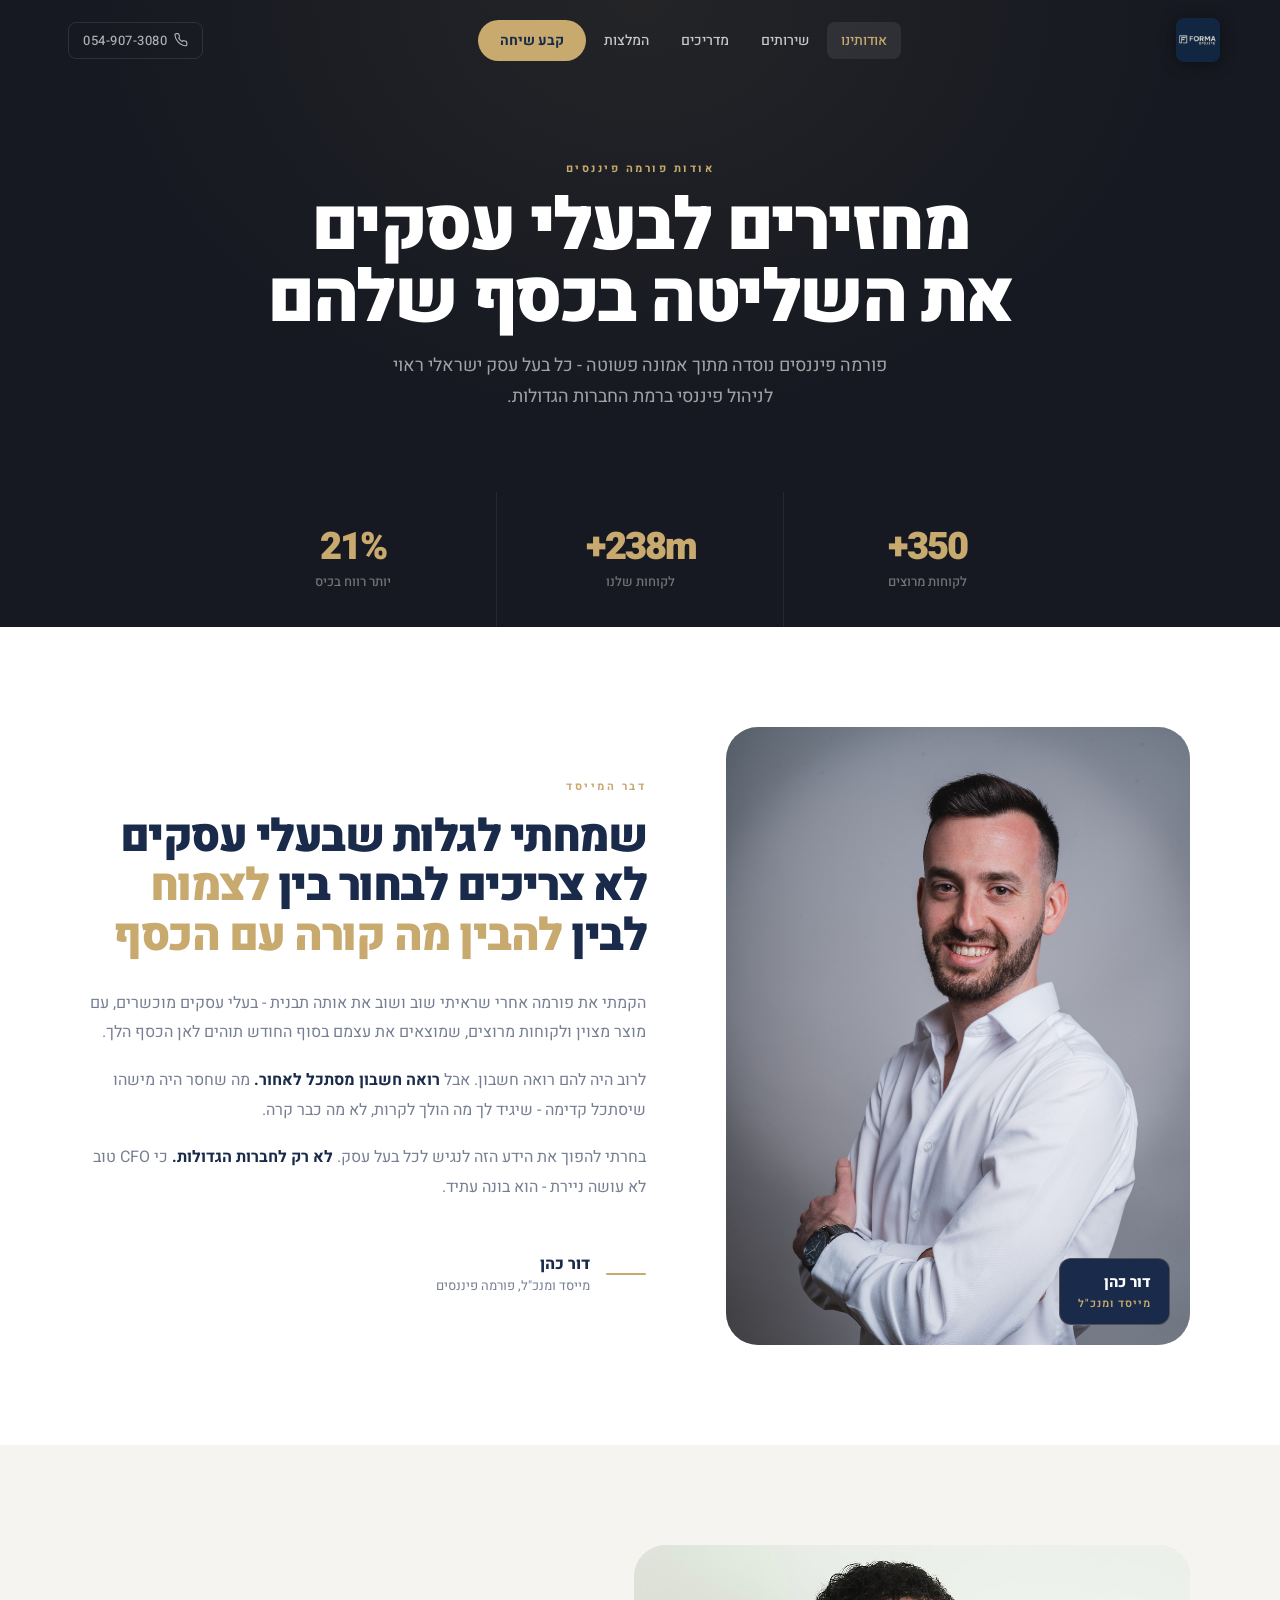
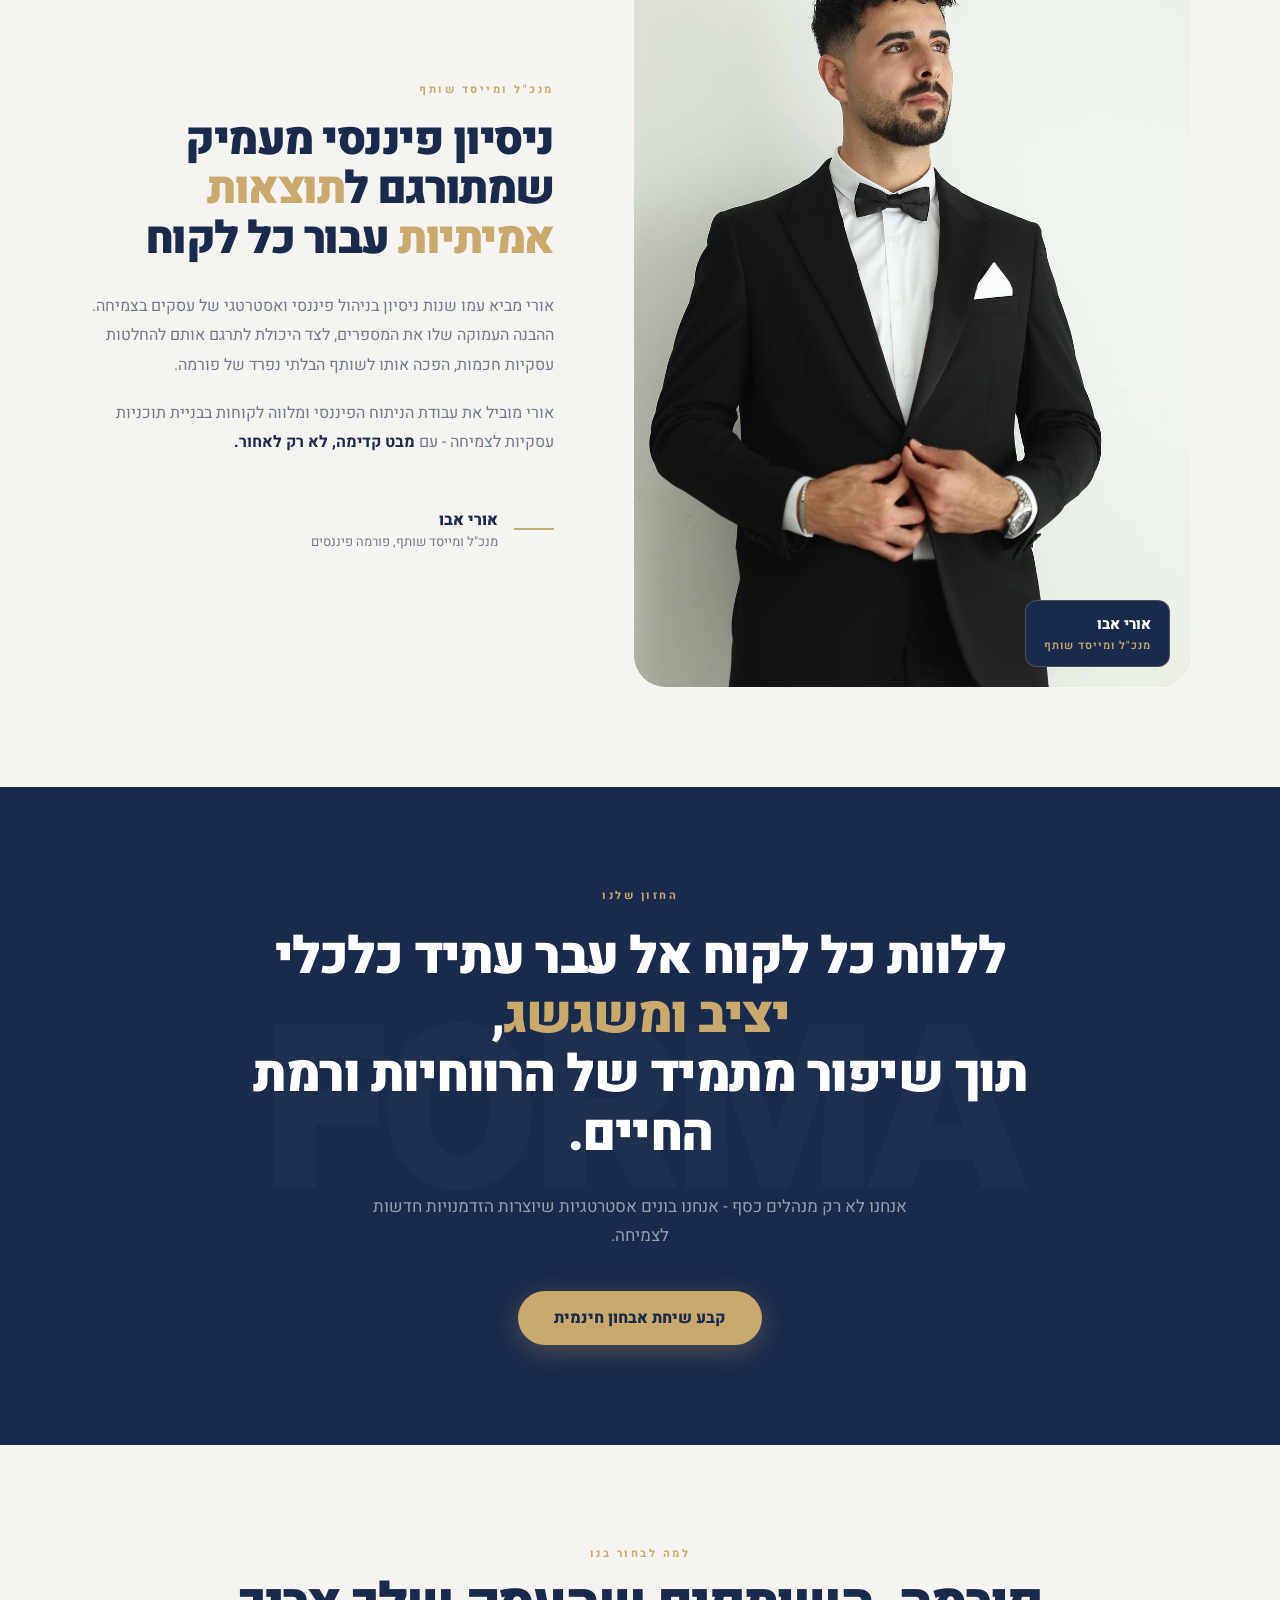
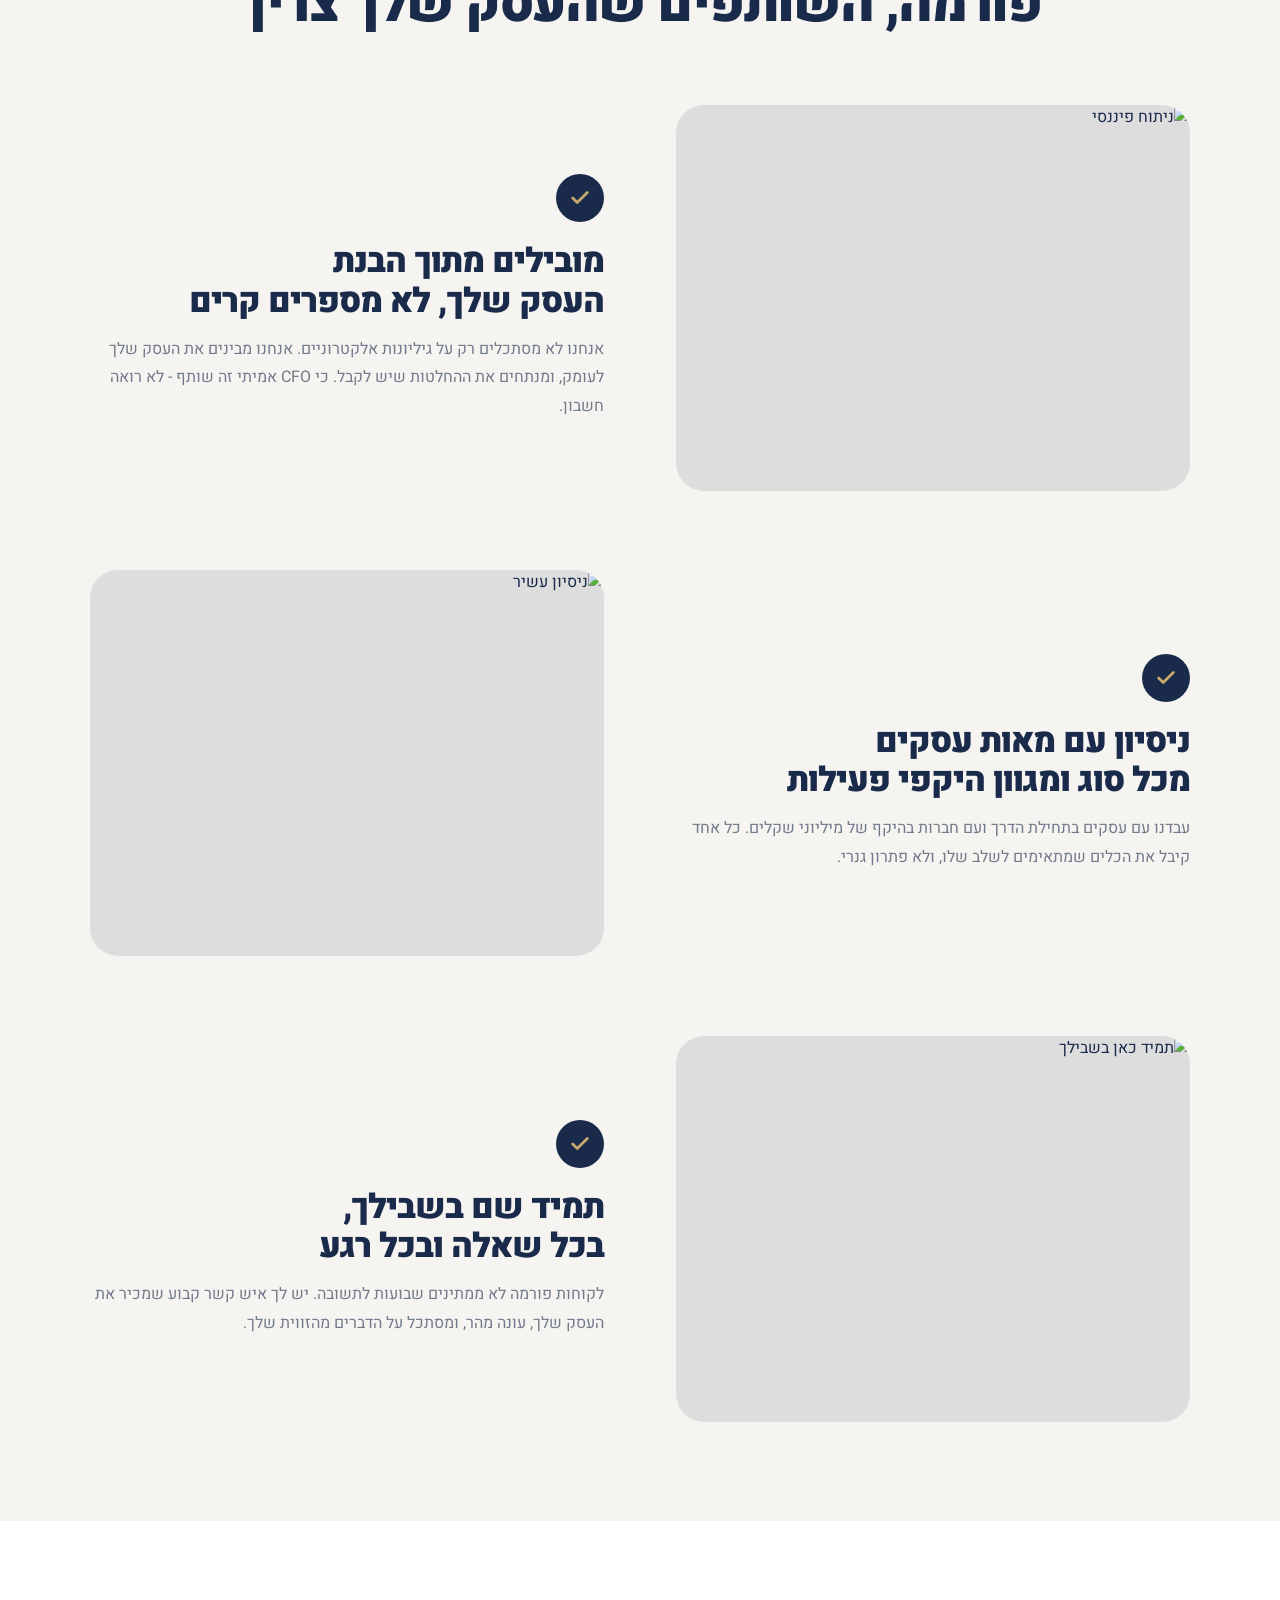
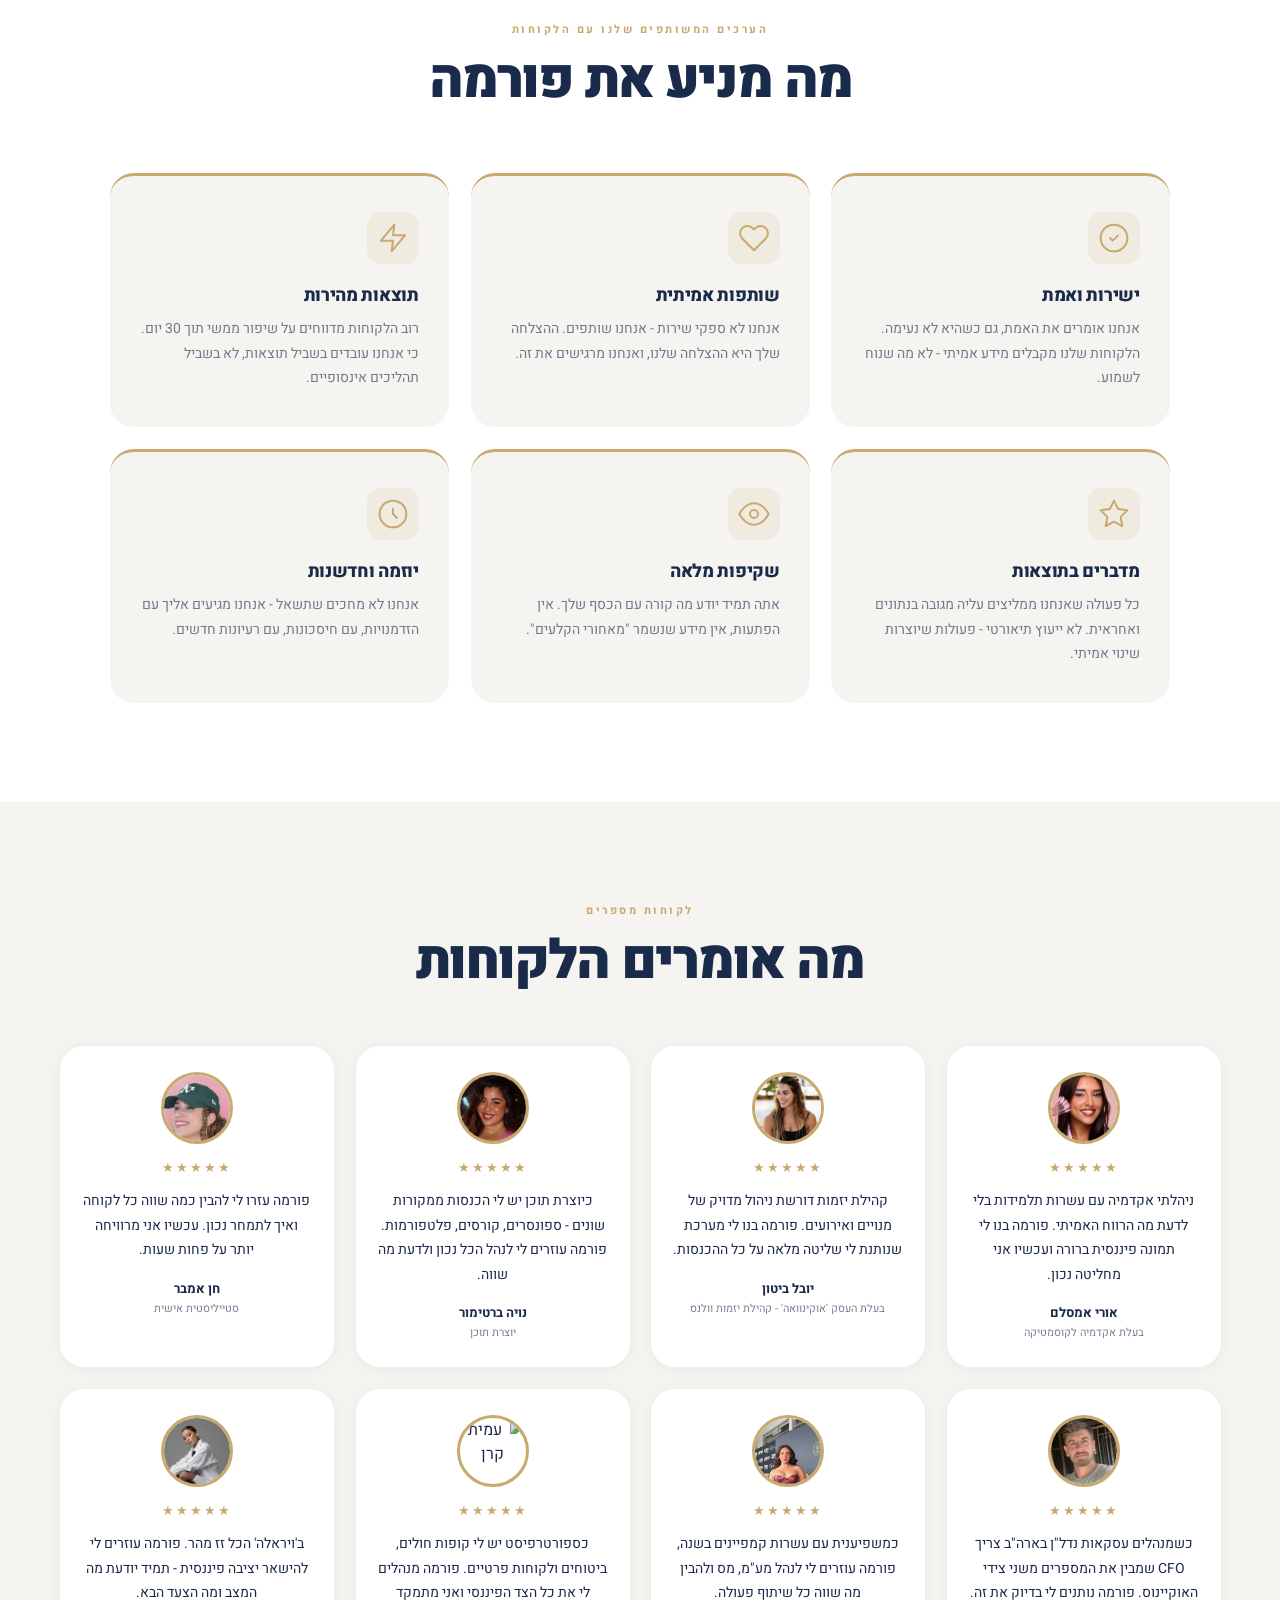
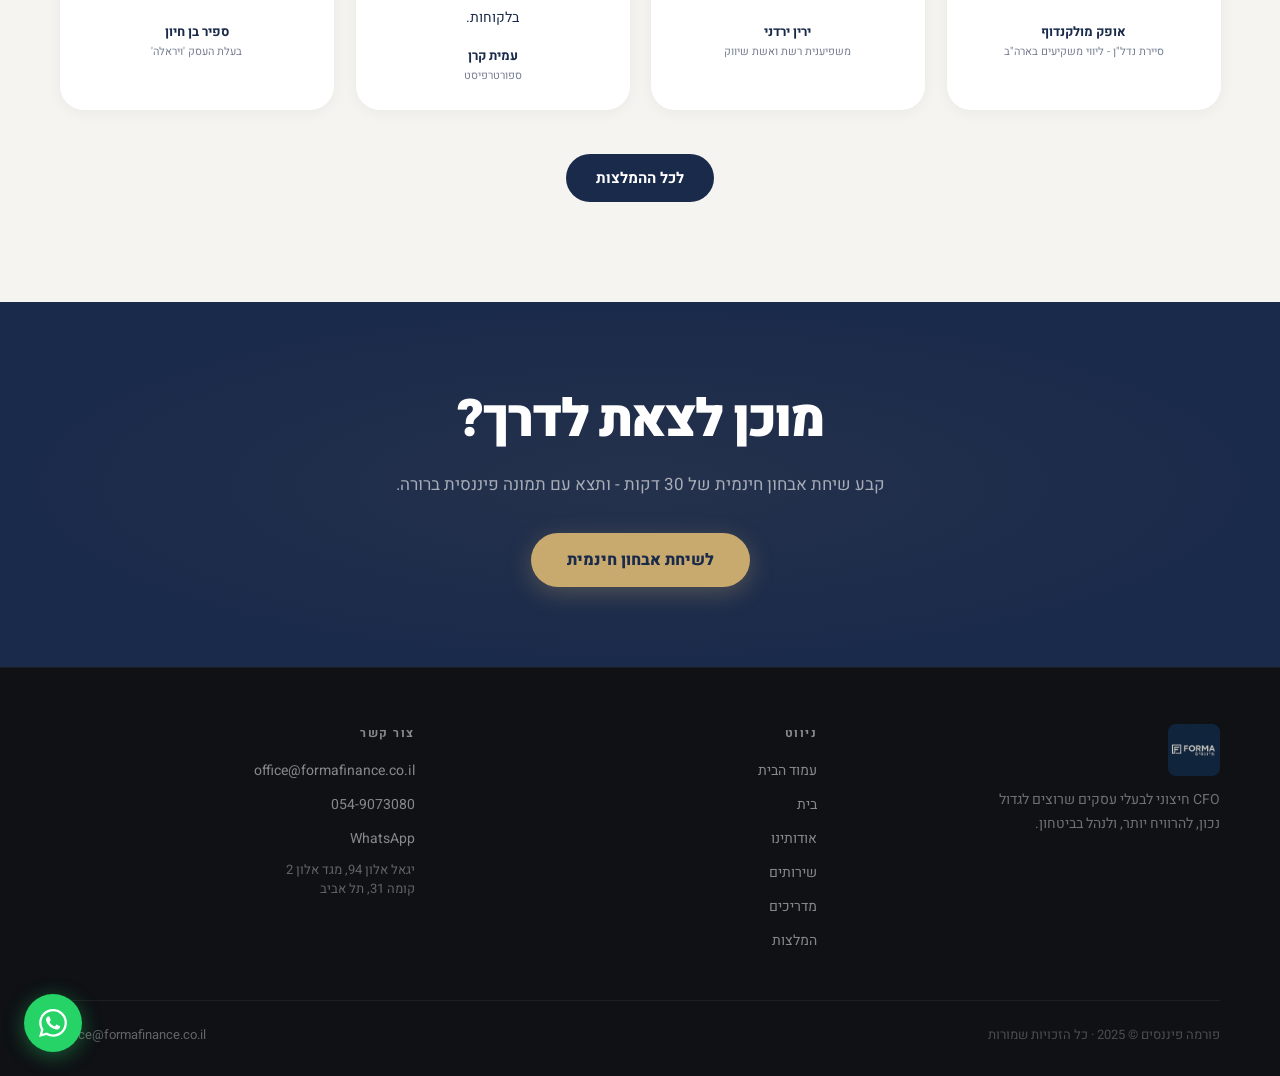
==== commit 104401c5: "Smooth mobile menu animation and page transitions - Mobile nav menu now fades/slides in instead of p" ====
--- a/about.html
+++ b/about.html
@@ -542,6 +542,18 @@
   </a>
 
   <script>
+    /* Page transitions */
+    document.body.classList.add('page-entering');
+    document.querySelectorAll('a[href]').forEach(a => {
+      const href = a.getAttribute('href');
+      if (!href || href.startsWith('#') || href.startsWith('http') || href.startsWith('mailto') || href.startsWith('tel') || a.target === '_blank') return;
+      a.addEventListener('click', function(e) {
+        e.preventDefault();
+        document.body.classList.add('page-leaving');
+        setTimeout(() => { window.location.href = href; }, 200);
+      });
+    });
+
     const navbar = document.getElementById('navbar');
     window.addEventListener('scroll', () => navbar.classList.toggle('scrolled', window.scrollY > 60), { passive: true });
     const observer = new IntersectionObserver((entries) => {
--- a/style.css
+++ b/style.css
@@ -19,6 +19,10 @@
 html { scroll-behavior: smooth; }
 body { font-family: 'Heebo', sans-serif; direction: rtl; background: var(--white); color: var(--navy); overflow-x: hidden; -webkit-overflow-scrolling: touch; }
 
+@keyframes pageEnter { from { opacity: 0; transform: translateY(6px); } to { opacity: 1; transform: translateY(0); } }
+body.page-entering { animation: pageEnter 0.32s ease forwards; }
+body.page-leaving { opacity: 0; transition: opacity 0.2s ease; pointer-events: none; }
+
 /* ===== NAVBAR ===== */
 .navbar {
   position: fixed; top: 0; right: 0; left: 0; z-index: 200;
@@ -273,11 +277,30 @@
     backdrop-filter: blur(20px);
     flex-direction: column; align-items: center; justify-content: center;
     gap: 4px; z-index: 200;
-    display: none;
+    display: flex;
     padding: 80px 32px 40px;
-  }
-  .navbar.menu-open .nav-links { display: flex; }
-  .nav-links li { display: block !important; width: 100%; text-align: center; }
+    opacity: 0;
+    pointer-events: none;
+    transform: translateY(-12px);
+    transition: opacity 0.28s ease, transform 0.28s ease;
+  }
+  .navbar.menu-open .nav-links {
+    opacity: 1;
+    pointer-events: auto;
+    transform: translateY(0);
+  }
+  .nav-links li {
+    display: block !important; width: 100%; text-align: center;
+    opacity: 0; transform: translateY(-8px);
+    transition: opacity 0.22s ease, transform 0.22s ease;
+  }
+  .navbar.menu-open .nav-links li { opacity: 1; transform: translateY(0); }
+  .navbar.menu-open .nav-links li:nth-child(1) { transition-delay: 0.07s; }
+  .navbar.menu-open .nav-links li:nth-child(2) { transition-delay: 0.12s; }
+  .navbar.menu-open .nav-links li:nth-child(3) { transition-delay: 0.17s; }
+  .navbar.menu-open .nav-links li:nth-child(4) { transition-delay: 0.22s; }
+  .navbar.menu-open .nav-links li:nth-child(5) { transition-delay: 0.27s; }
+  .navbar.menu-open .nav-links li:nth-child(6) { transition-delay: 0.32s; }
   .nav-links a {
     font-size: 22px; font-weight: 700; padding: 16px 24px;
     display: block; width: 100%; border-radius: 12px;
